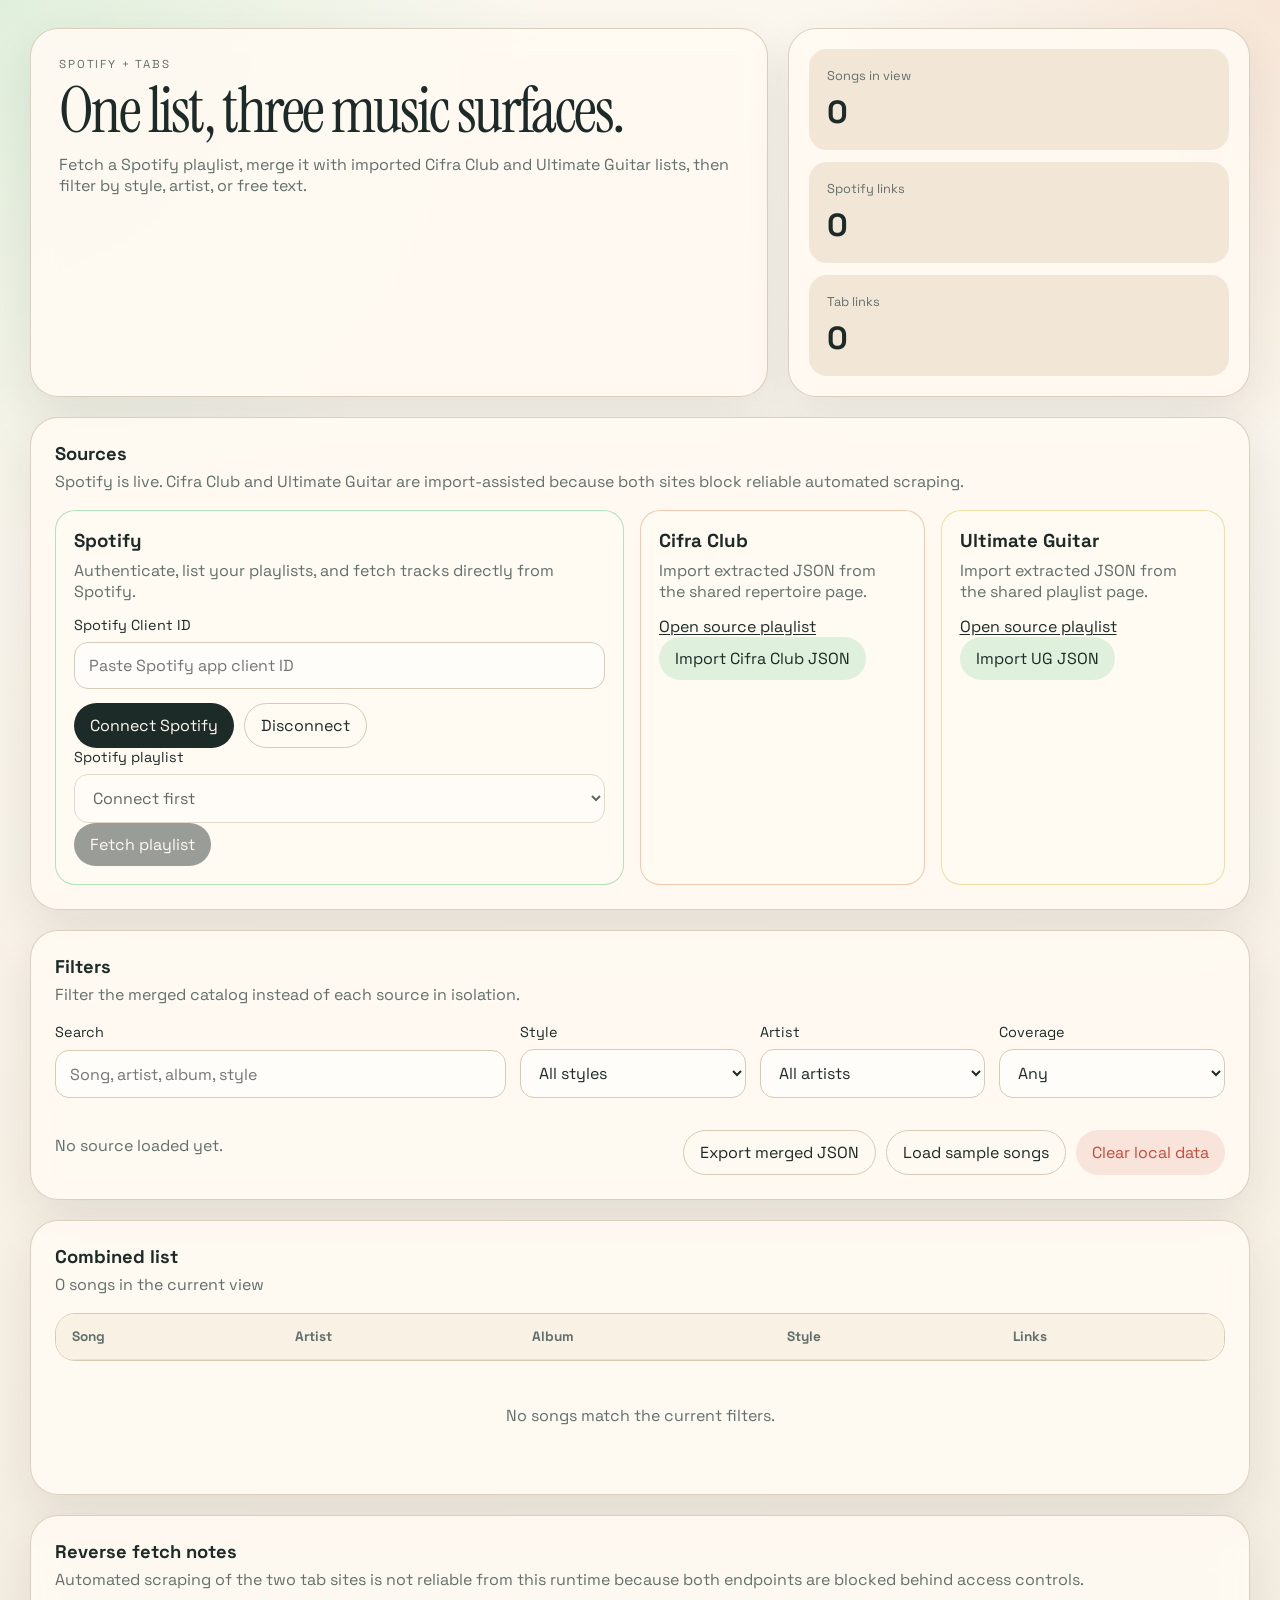
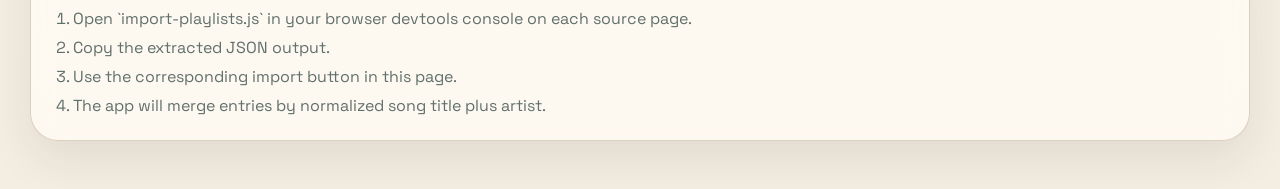
==== index.html @ 7df614fe "Initial commit: Spotify + Guitar Tabs app" ====
<!DOCTYPE html>
<html lang="en">
<head>
    <meta charset="UTF-8">
    <meta name="viewport" content="width=device-width, initial-scale=1.0">
    <title>Playlist tabs bridge</title>
    <link rel="preconnect" href="https://fonts.googleapis.com">
    <link rel="preconnect" href="https://fonts.gstatic.com" crossorigin>
    <link href="https://fonts.googleapis.com/css2?family=Space+Grotesk:wght@400;500;700&family=Instrument+Serif:ital@0;1&display=swap" rel="stylesheet">
    <link rel="stylesheet" href="styles.css">
</head>
<body>
    <div class="page-shell">
        <header class="hero">
            <div class="hero-copy">
                <p class="eyebrow">Spotify + tabs</p>
                <h1>One list, three music surfaces.</h1>
                <p class="lede">
                    Fetch a Spotify playlist, merge it with imported Cifra Club and Ultimate Guitar lists,
                    then filter by style, artist, or free text.
                </p>
            </div>
            <div class="hero-panel">
                <div class="stat">
                    <span class="stat-label">Songs in view</span>
                    <strong id="songCount">0</strong>
                </div>
                <div class="stat">
                    <span class="stat-label">Spotify links</span>
                    <strong id="spotifyCount">0</strong>
                </div>
                <div class="stat">
                    <span class="stat-label">Tab links</span>
                    <strong id="tabsCount">0</strong>
                </div>
            </div>
        </header>

        <main class="layout">
            <section class="panel panel-actions">
                <div class="section-heading">
                    <h2>Sources</h2>
                    <p>Spotify is live. Cifra Club and Ultimate Guitar are import-assisted because both sites block reliable automated scraping.</p>
                </div>

                <div class="action-grid">
                    <div class="source-card source-spotify">
                        <h3>Spotify</h3>
                        <p>Authenticate, list your playlists, and fetch tracks directly from Spotify.</p>
                        <div class="field-stack">
                            <label for="spotifyClientId">Spotify Client ID</label>
                            <input id="spotifyClientId" type="text" placeholder="Paste Spotify app client ID">
                        </div>
                        <div class="button-row">
                            <button id="connectSpotifyBtn" class="btn btn-primary">Connect Spotify</button>
                            <button id="disconnectSpotifyBtn" class="btn btn-ghost">Disconnect</button>
                        </div>
                        <div class="field-stack">
                            <label for="playlistSelect">Spotify playlist</label>
                            <select id="playlistSelect" disabled>
                                <option value="">Connect first</option>
                            </select>
                        </div>
                        <button id="loadPlaylistBtn" class="btn btn-primary" disabled>Fetch playlist</button>
                    </div>

                    <div class="source-card source-cifra">
                        <h3>Cifra Club</h3>
                        <p>Import extracted JSON from the shared repertoire page.</p>
                        <a class="inline-link" href="https://www.cifraclub.com.br/musico/46019570/repertorio/5936760/" target="_blank" rel="noreferrer">Open source playlist</a>
                        <button id="importCifraBtn" class="btn btn-secondary">Import Cifra Club JSON</button>
                    </div>

                    <div class="source-card source-ug">
                        <h3>Ultimate Guitar</h3>
                        <p>Import extracted JSON from the shared playlist page.</p>
                        <a class="inline-link" href="https://www.ultimate-guitar.com/playlist/shared/7r51e5j9xy19" target="_blank" rel="noreferrer">Open source playlist</a>
                        <button id="importUgBtn" class="btn btn-secondary">Import UG JSON</button>
                    </div>
                </div>
            </section>

            <section class="panel">
                <div class="section-heading">
                    <h2>Filters</h2>
                    <p>Filter the merged catalog instead of each source in isolation.</p>
                </div>

                <div class="filters">
                    <label class="field-stack field-wide" for="searchInput">
                        <span>Search</span>
                        <input id="searchInput" type="text" placeholder="Song, artist, album, style">
                    </label>
                    <label class="field-stack" for="styleFilter">
                        <span>Style</span>
                        <select id="styleFilter">
                            <option value="">All styles</option>
                        </select>
                    </label>
                    <label class="field-stack" for="artistFilter">
                        <span>Artist</span>
                        <select id="artistFilter">
                            <option value="">All artists</option>
                        </select>
                    </label>
                    <label class="field-stack" for="coverageFilter">
                        <span>Coverage</span>
                        <select id="coverageFilter">
                            <option value="">Any</option>
                            <option value="spotify">Has Spotify</option>
                            <option value="cifraclub">Has Cifra Club</option>
                            <option value="ultimate-guitar">Has Ultimate Guitar</option>
                            <option value="all-tabs">Has both tab sites</option>
                        </select>
                    </label>
                </div>

                <div class="toolbar">
                    <p id="statusText" class="status-text">No source loaded yet.</p>
                    <div class="button-row">
                        <button id="exportBtn" class="btn btn-ghost">Export merged JSON</button>
                        <button id="seedSamplesBtn" class="btn btn-ghost">Load sample songs</button>
                        <button id="clearDataBtn" class="btn btn-danger">Clear local data</button>
                    </div>
                </div>
            </section>

            <section class="panel">
                <div class="section-heading">
                    <h2>Combined list</h2>
                    <p id="resultText">0 songs</p>
                </div>

                <div class="table-wrap">
                    <table>
                        <thead>
                            <tr>
                                <th>Song</th>
                                <th>Artist</th>
                                <th>Album</th>
                                <th>Style</th>
                                <th>Links</th>
                            </tr>
                        </thead>
                        <tbody id="songsTableBody"></tbody>
                    </table>
                </div>
                <div id="emptyState" class="empty-state" hidden>
                    <p>No songs match the current filters.</p>
                </div>
            </section>

            <section class="panel panel-notes">
                <div class="section-heading">
                    <h2>Reverse fetch notes</h2>
                    <p>Automated scraping of the two tab sites is not reliable from this runtime because both endpoints are blocked behind access controls.</p>
                </div>
                <ol class="notes-list">
                    <li>Open `import-playlists.js` in your browser devtools console on each source page.</li>
                    <li>Copy the extracted JSON output.</li>
                    <li>Use the corresponding import button in this page.</li>
                    <li>The app will merge entries by normalized song title plus artist.</li>
                </ol>
            </section>
        </main>
    </div>

    <dialog id="importDialog" class="import-dialog">
        <form method="dialog" id="importForm">
            <div class="dialog-head">
                <div>
                    <p class="eyebrow" id="importSourceLabel">Import</p>
                    <h2>Paste extracted JSON</h2>
                </div>
                <button class="btn btn-ghost" value="cancel">Close</button>
            </div>
            <textarea id="importTextarea" rows="14" placeholder='[{"title":"Wonderwall","artist":"Oasis","url":"..."}]'></textarea>
            <div class="button-row">
                <button id="runImportBtn" value="default" class="btn btn-primary">Merge into catalog</button>
            </div>
        </form>
    </dialog>

    <script src="app.js"></script>
</body>
</html>
---- styles.css ----
:root {
    --bg: #f6f1e8;
    --panel: #fffaf2;
    --panel-strong: #f2e7d7;
    --ink: #1d2b28;
    --muted: #61706c;
    --border: #d7cab7;
    --spotify: #1db954;
    --cifra: #da6d2f;
    --ug: #d3a917;
    --danger: #c9483b;
    --shadow: 0 18px 48px rgba(38, 36, 30, 0.09);
    --radius: 18px;
}

* {
    box-sizing: border-box;
}

body {
    margin: 0;
    font-family: "Space Grotesk", sans-serif;
    color: var(--ink);
    background:
        radial-gradient(circle at top left, rgba(29, 185, 84, 0.12), transparent 25%),
        radial-gradient(circle at top right, rgba(218, 109, 47, 0.12), transparent 20%),
        linear-gradient(180deg, #fbf7ef 0%, #f4ede1 100%);
    min-height: 100vh;
}

a {
    color: inherit;
}

button,
input,
select,
textarea {
    font: inherit;
}

.page-shell {
    width: min(1220px, calc(100vw - 32px));
    margin: 0 auto;
    padding: 28px 0 48px;
}

.hero {
    display: grid;
    grid-template-columns: 1.6fr 1fr;
    gap: 20px;
    margin-bottom: 20px;
}

.hero-copy,
.hero-panel,
.panel {
    background: rgba(255, 250, 242, 0.9);
    border: 1px solid rgba(215, 202, 183, 0.9);
    border-radius: 28px;
    box-shadow: var(--shadow);
    backdrop-filter: blur(12px);
}

.hero-copy {
    padding: 28px;
}

.hero-copy h1 {
    margin: 0 0 12px;
    font-family: "Instrument Serif", serif;
    font-size: clamp(2.5rem, 5vw, 4.5rem);
    font-weight: 400;
    line-height: 0.95;
    letter-spacing: -0.04em;
}

.eyebrow {
    margin: 0 0 10px;
    text-transform: uppercase;
    letter-spacing: 0.16em;
    font-size: 0.72rem;
    color: var(--muted);
}

.lede {
    margin: 0;
    max-width: 48rem;
    color: var(--muted);
    font-size: 1rem;
}

.hero-panel {
    display: grid;
    grid-template-columns: 1fr;
    gap: 12px;
    padding: 20px;
}

.stat {
    padding: 18px;
    background: var(--panel-strong);
    border-radius: 18px;
}

.stat-label {
    display: block;
    color: var(--muted);
    font-size: 0.8rem;
    margin-bottom: 8px;
}

.stat strong {
    font-size: 2rem;
}

.layout {
    display: grid;
    gap: 20px;
}

.panel {
    padding: 24px;
}

.section-heading {
    margin-bottom: 18px;
}

.section-heading h2 {
    margin: 0 0 6px;
    font-size: 1.15rem;
}

.section-heading p {
    margin: 0;
    color: var(--muted);
}

.action-grid {
    display: grid;
    grid-template-columns: 2fr 1fr 1fr;
    gap: 16px;
}

.source-card {
    border-radius: 20px;
    border: 1px solid var(--border);
    background: var(--panel);
    padding: 18px;
}

.source-card h3 {
    margin: 0 0 8px;
}

.source-card p {
    margin: 0 0 14px;
    color: var(--muted);
}

.source-spotify {
    border-color: rgba(29, 185, 84, 0.35);
}

.source-cifra {
    border-color: rgba(218, 109, 47, 0.35);
}

.source-ug {
    border-color: rgba(211, 169, 23, 0.35);
}

.field-stack {
    display: grid;
    gap: 8px;
}

.field-stack span,
.field-stack label {
    font-size: 0.9rem;
}

input,
select,
textarea {
    width: 100%;
    border: 1px solid var(--border);
    border-radius: 14px;
    background: #fffdf9;
    color: var(--ink);
    padding: 12px 14px;
}

textarea {
    resize: vertical;
}

.filters {
    display: grid;
    grid-template-columns: 2fr 1fr 1fr 1fr;
    gap: 14px;
}

.field-wide {
    grid-column: span 1;
}

.button-row {
    display: flex;
    flex-wrap: wrap;
    gap: 10px;
    margin-top: 14px;
}

.btn {
    border: 0;
    border-radius: 999px;
    padding: 11px 16px;
    cursor: pointer;
    transition: transform 0.18s ease, opacity 0.18s ease, box-shadow 0.18s ease;
}

.btn:hover {
    transform: translateY(-1px);
}

.btn:disabled {
    cursor: not-allowed;
    opacity: 0.45;
    transform: none;
}

.btn-primary {
    background: var(--ink);
    color: #fffaf2;
}

.btn-secondary {
    background: rgba(29, 185, 84, 0.14);
    color: var(--ink);
}

.btn-ghost {
    background: transparent;
    color: var(--ink);
    border: 1px solid var(--border);
}

.btn-danger {
    background: rgba(201, 72, 59, 0.12);
    color: var(--danger);
}

.inline-link {
    text-decoration: underline;
    text-underline-offset: 2px;
}

.toolbar {
    display: flex;
    align-items: center;
    justify-content: space-between;
    gap: 12px;
    margin-top: 18px;
}

.status-text {
    margin: 0;
    color: var(--muted);
}

.table-wrap {
    overflow-x: auto;
    border: 1px solid var(--border);
    border-radius: 20px;
    background: #fffdf9;
}

table {
    width: 100%;
    border-collapse: collapse;
}

th,
td {
    padding: 14px 16px;
    text-align: left;
    vertical-align: top;
    border-bottom: 1px solid #ece0ce;
}

th {
    font-size: 0.85rem;
    color: var(--muted);
    background: #f9f1e4;
}

tbody tr:last-child td {
    border-bottom: 0;
}

.song-title {
    font-weight: 700;
    margin-bottom: 4px;
}

.song-key {
    color: var(--muted);
    font-size: 0.8rem;
}

.chip {
    display: inline-flex;
    align-items: center;
    border-radius: 999px;
    padding: 5px 10px;
    background: var(--panel-strong);
    font-size: 0.8rem;
}

.link-group {
    display: flex;
    flex-wrap: wrap;
    gap: 8px;
}

.link-pill {
    display: inline-flex;
    align-items: center;
    gap: 6px;
    text-decoration: none;
    border-radius: 999px;
    padding: 8px 12px;
    font-size: 0.82rem;
    font-weight: 500;
}

.link-spotify {
    background: rgba(29, 185, 84, 0.14);
}

.link-cifra {
    background: rgba(218, 109, 47, 0.14);
}

.link-ug {
    background: rgba(211, 169, 23, 0.16);
}

.empty-state {
    padding: 28px;
    text-align: center;
    color: var(--muted);
}

.notes-list {
    margin: 0;
    padding-left: 18px;
    color: var(--muted);
}

.notes-list li + li {
    margin-top: 8px;
}

.import-dialog {
    width: min(760px, calc(100vw - 24px));
    border: 1px solid var(--border);
    border-radius: 24px;
    padding: 0;
    box-shadow: var(--shadow);
}

.import-dialog::backdrop {
    background: rgba(15, 20, 18, 0.4);
}

.import-dialog form {
    padding: 24px;
}

.dialog-head {
    display: flex;
    justify-content: space-between;
    gap: 16px;
    align-items: flex-start;
    margin-bottom: 14px;
}

@media (max-width: 960px) {
    .hero,
    .action-grid,
    .filters {
        grid-template-columns: 1fr;
    }

    .toolbar {
        flex-direction: column;
        align-items: flex-start;
    }
}

@media (max-width: 640px) {
    .page-shell {
        width: min(100vw - 18px, 100%);
        padding-top: 12px;
    }

    .hero-copy,
    .hero-panel,
    .panel {
        border-radius: 22px;
    }

    th,
    td {
        padding: 12px;
    }
}
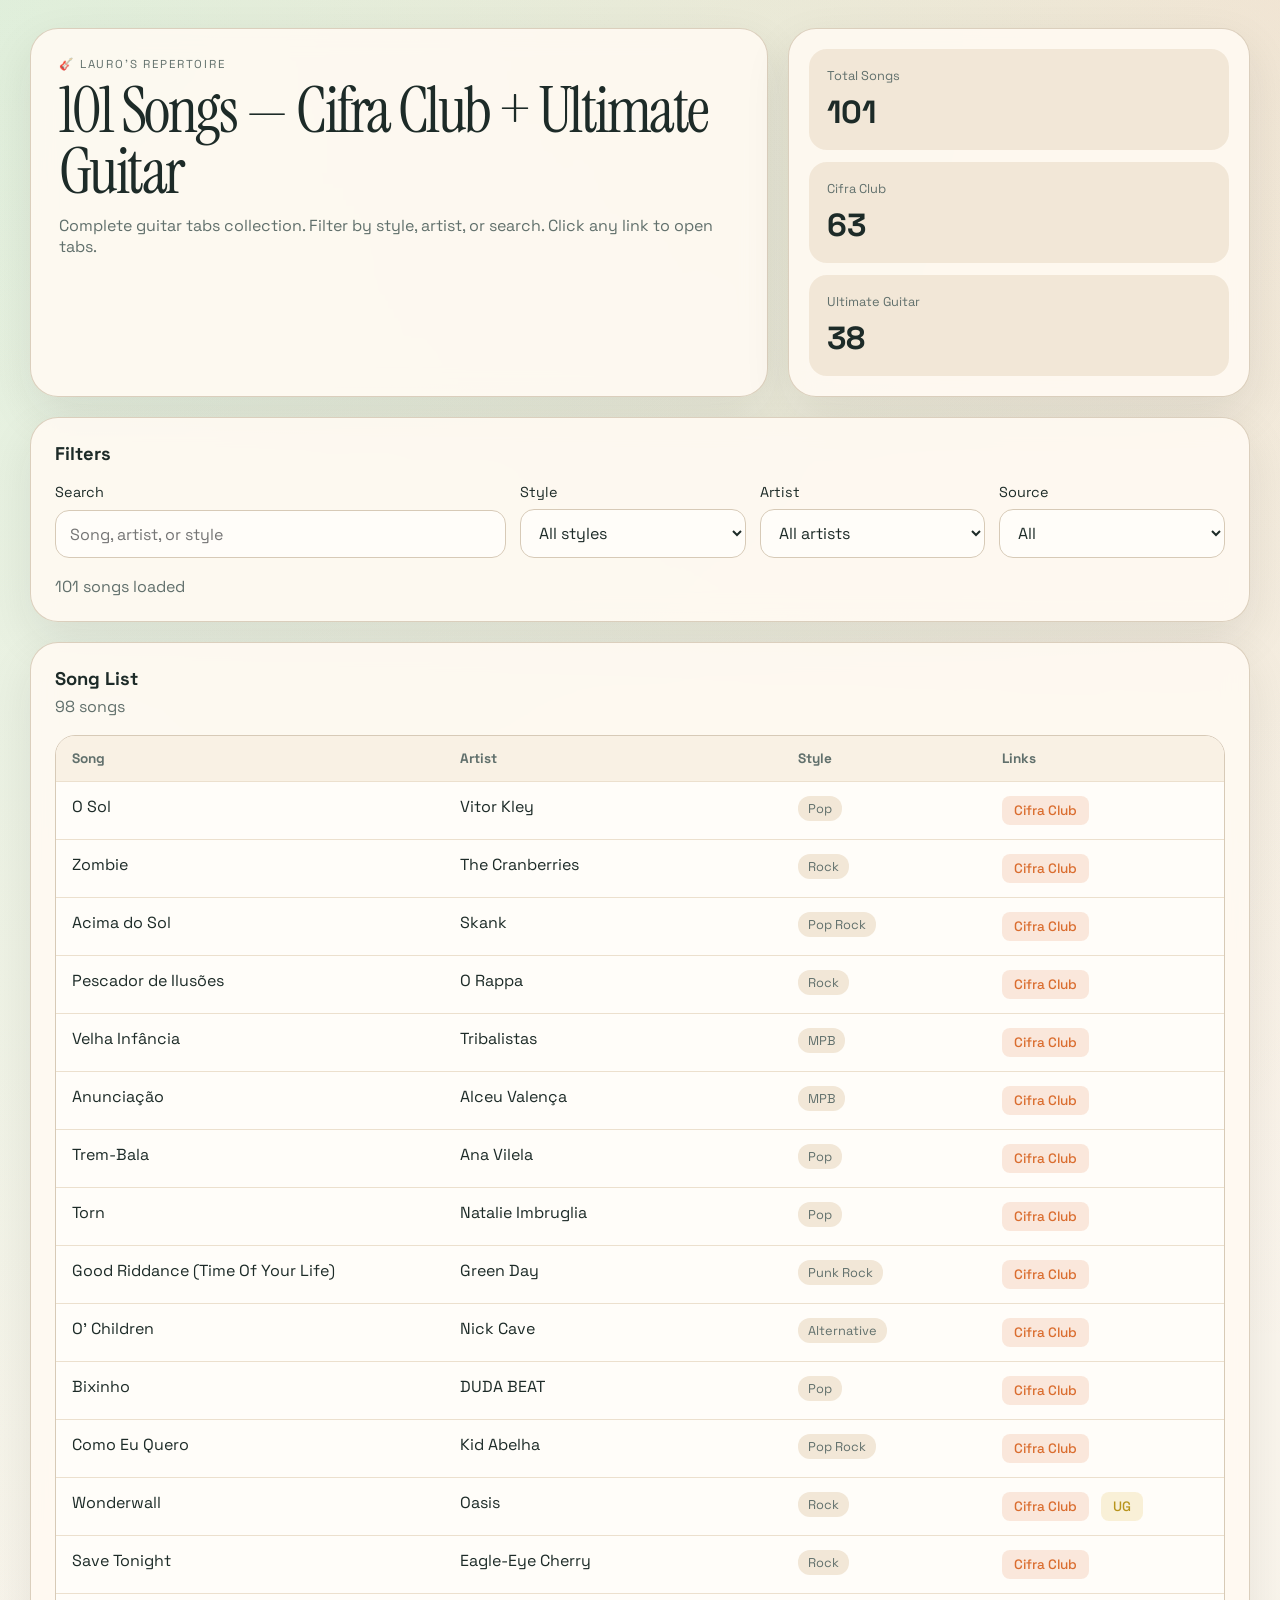
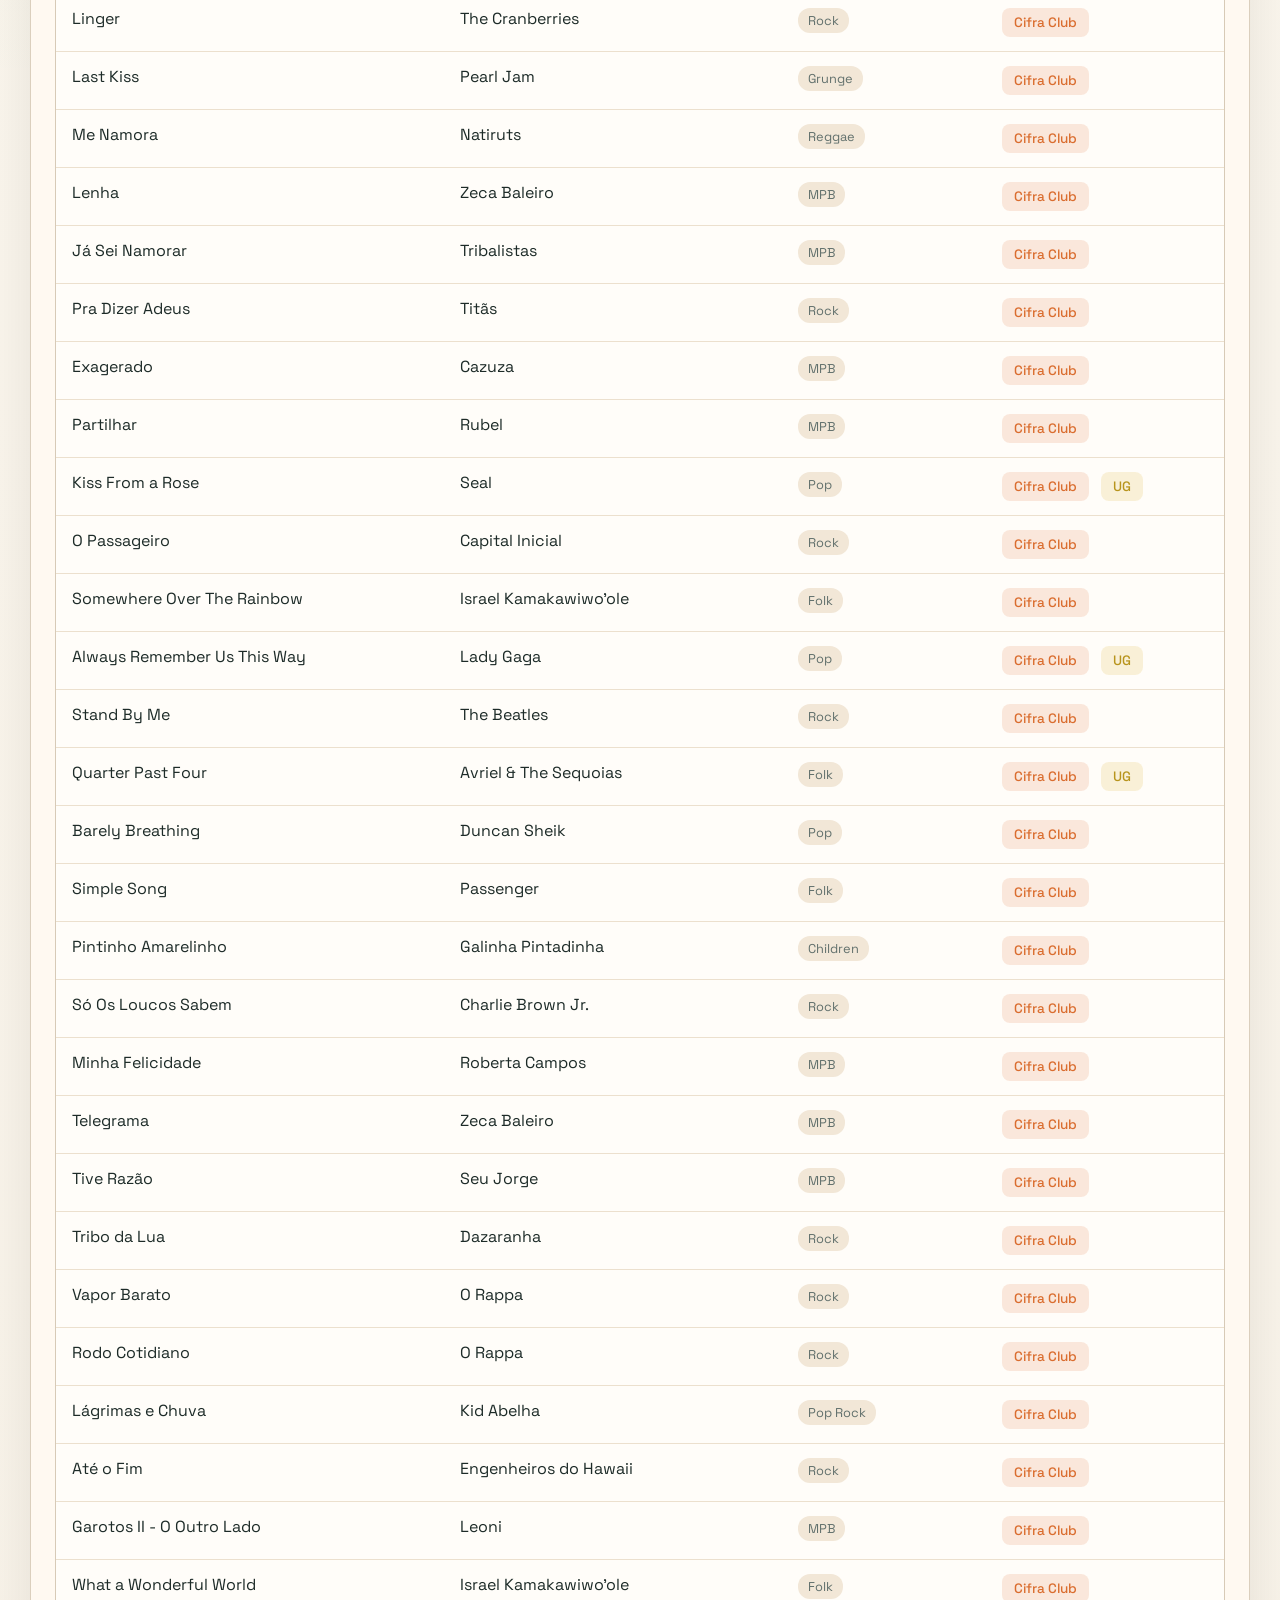
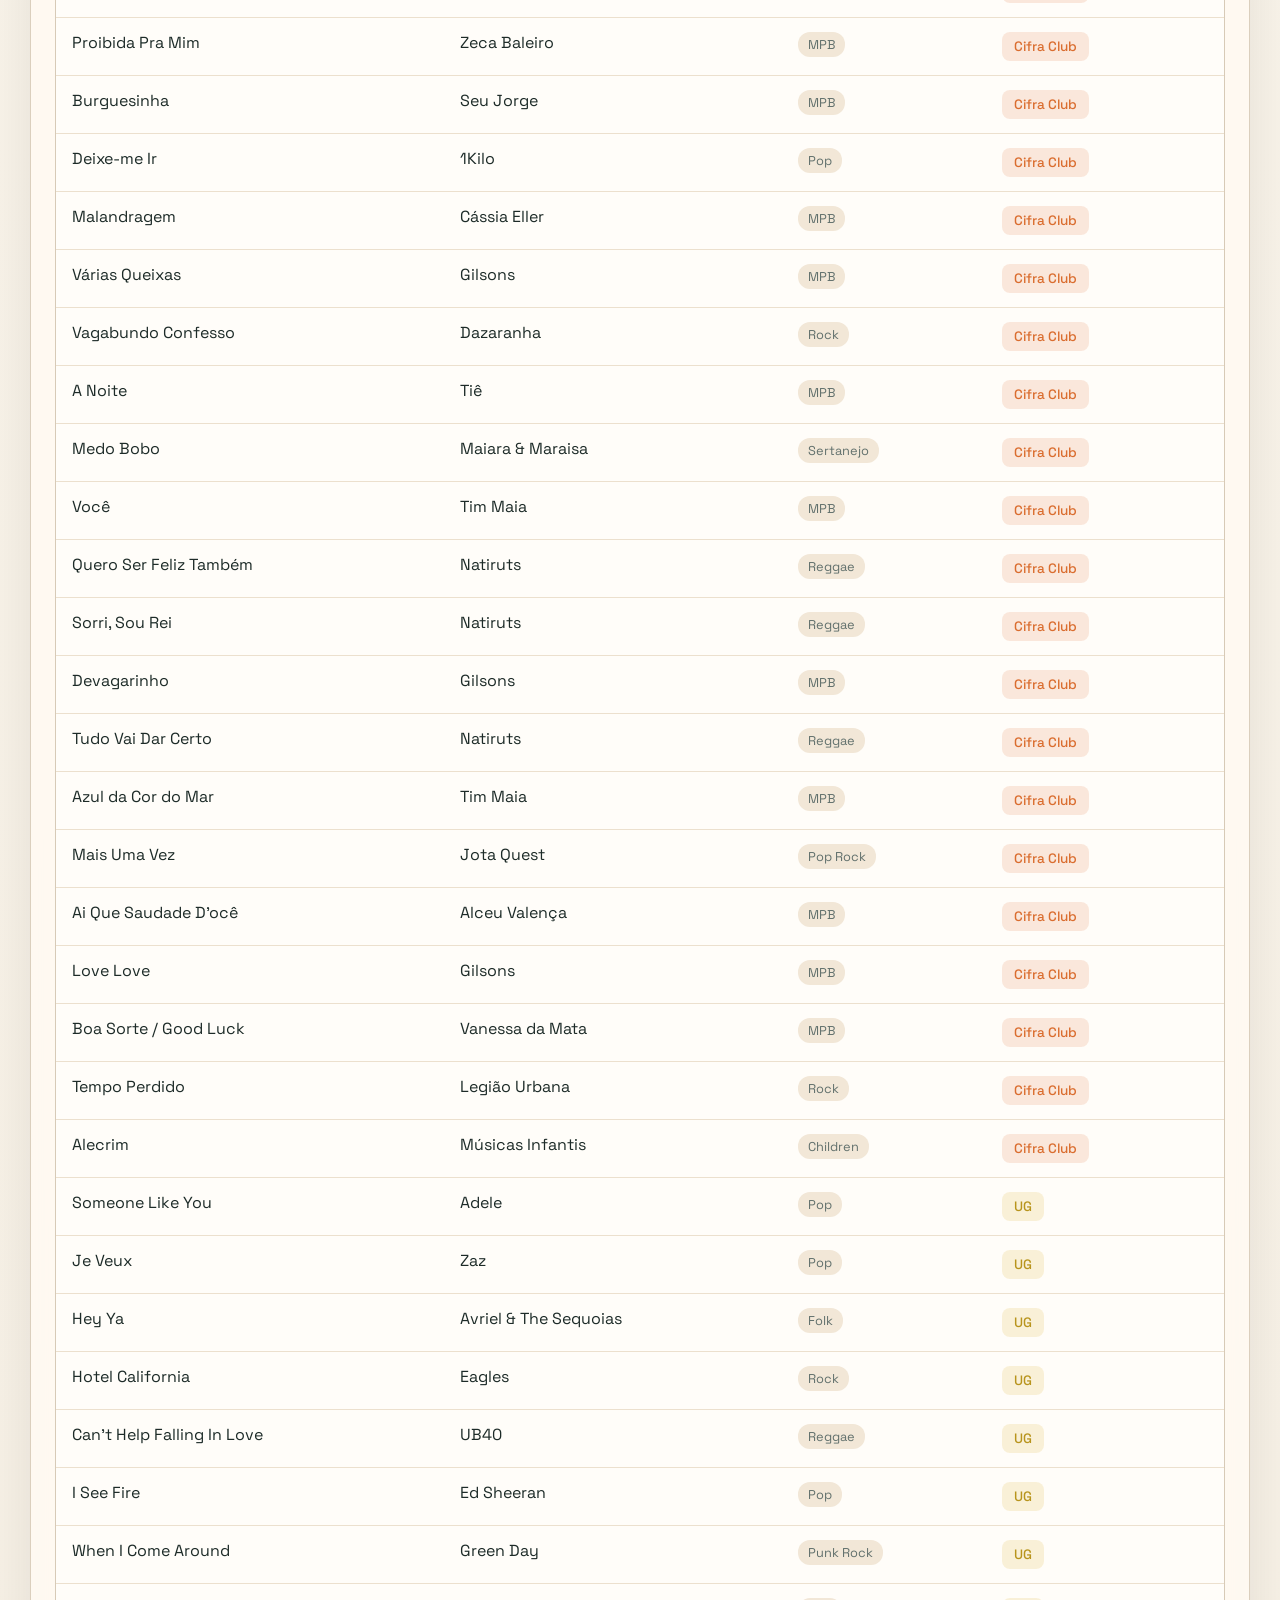
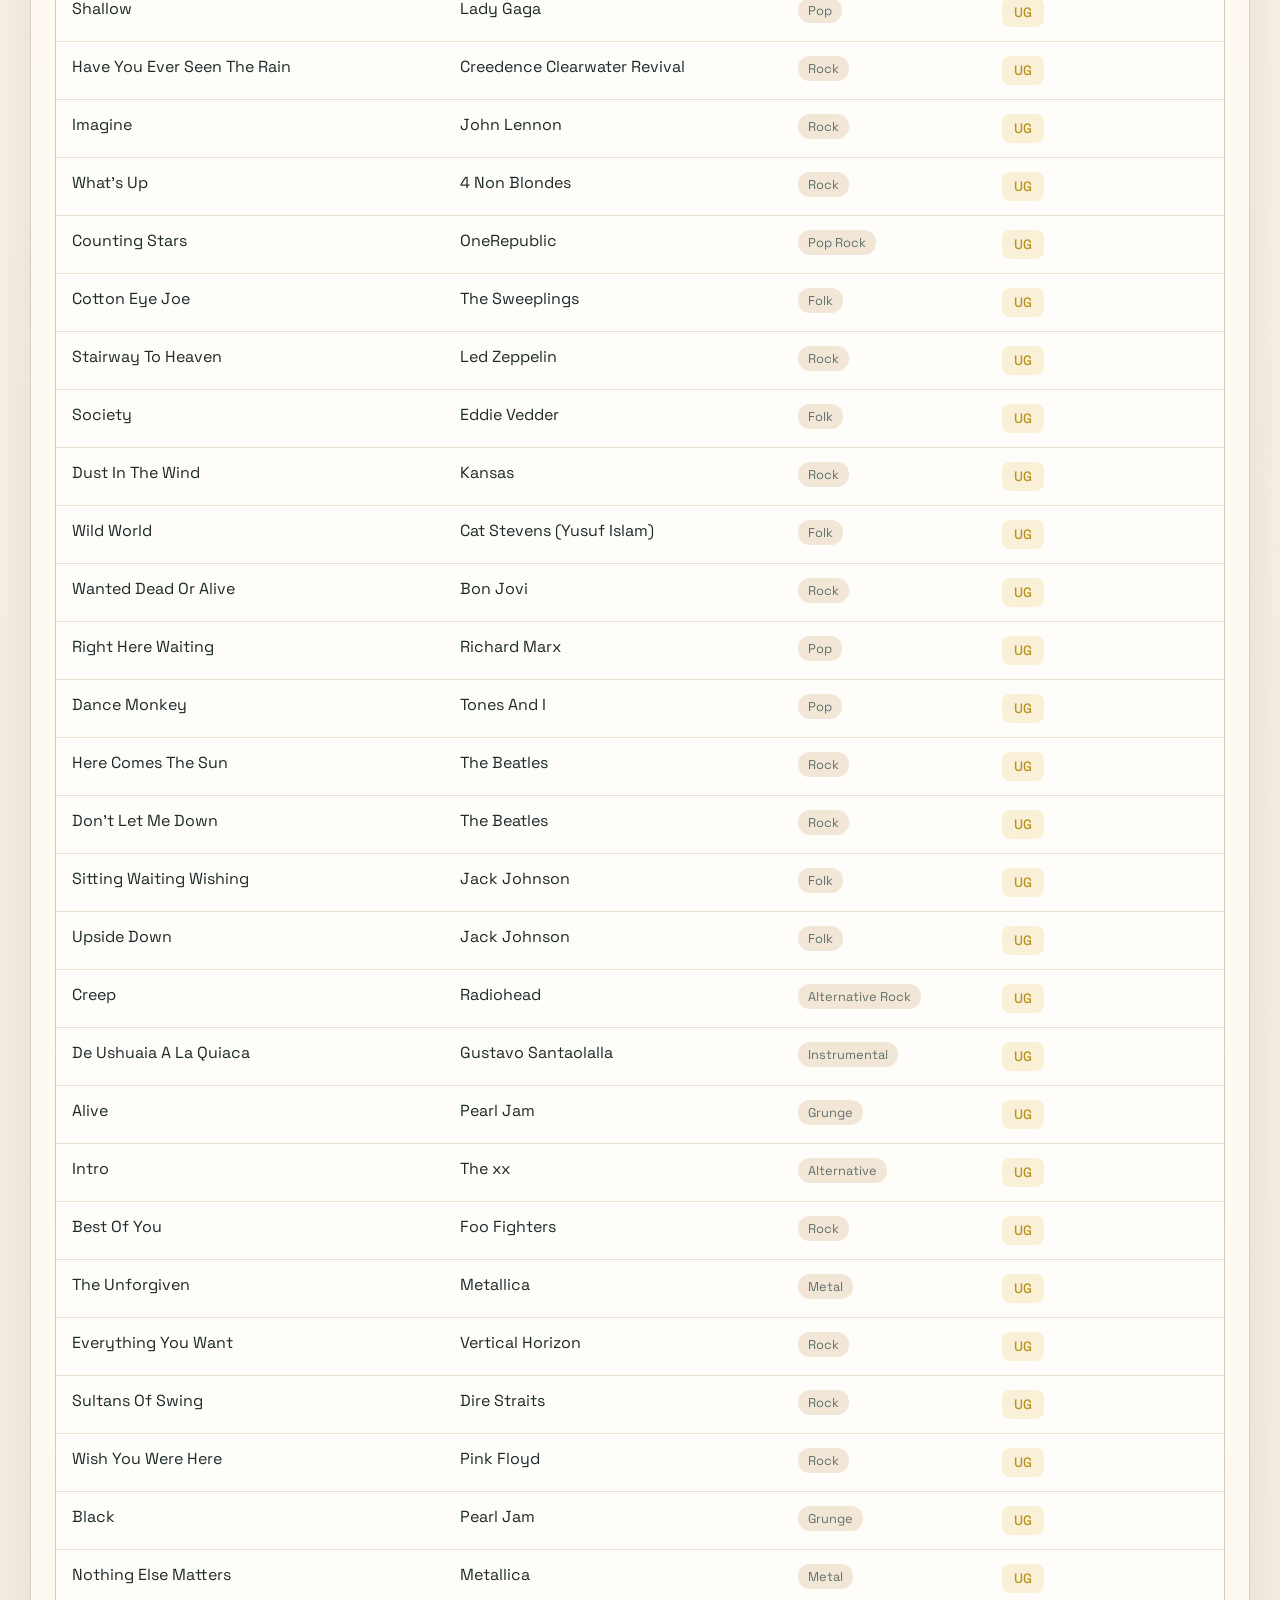
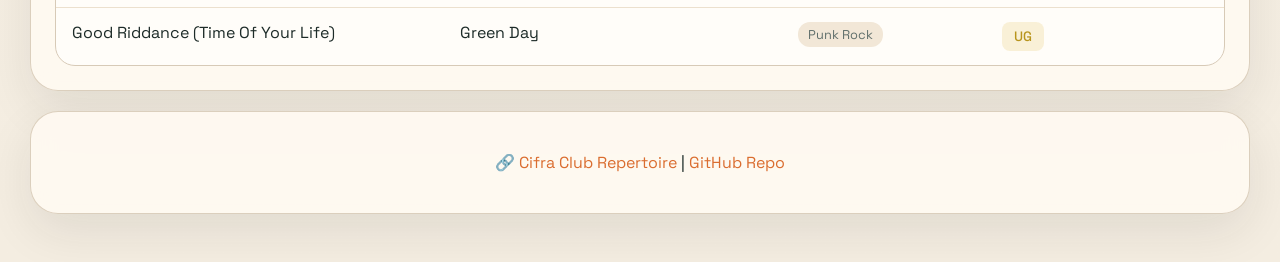
==== commit 47ca3b52: "Simplified read-only version with 101 pre-loaded songs" ====
--- a/index.html
+++ b/index.html
@@ -3,7 +3,7 @@
 <head>
     <meta charset="UTF-8">
     <meta name="viewport" content="width=device-width, initial-scale=1.0">
-    <title>Playlist tabs bridge</title>
+    <title>Lauro's Guitar Tabs</title>
     <link rel="preconnect" href="https://fonts.googleapis.com">
     <link rel="preconnect" href="https://fonts.gstatic.com" crossorigin>
     <link href="https://fonts.googleapis.com/css2?family=Space+Grotesk:wght@400;500;700&family=Instrument+Serif:ital@0;1&display=swap" rel="stylesheet">
@@ -13,83 +13,39 @@
     <div class="page-shell">
         <header class="hero">
             <div class="hero-copy">
-                <p class="eyebrow">Spotify + tabs</p>
-                <h1>One list, three music surfaces.</h1>
+                <p class="eyebrow">🎸 Lauro's Repertoire</p>
+                <h1>101 Songs — Cifra Club + Ultimate Guitar</h1>
                 <p class="lede">
-                    Fetch a Spotify playlist, merge it with imported Cifra Club and Ultimate Guitar lists,
-                    then filter by style, artist, or free text.
+                    Complete guitar tabs collection. Filter by style, artist, or search.
+                    Click any link to open tabs.
                 </p>
             </div>
             <div class="hero-panel">
                 <div class="stat">
-                    <span class="stat-label">Songs in view</span>
-                    <strong id="songCount">0</strong>
+                    <span class="stat-label">Total Songs</span>
+                    <strong id="songCount">101</strong>
                 </div>
                 <div class="stat">
-                    <span class="stat-label">Spotify links</span>
-                    <strong id="spotifyCount">0</strong>
+                    <span class="stat-label">Cifra Club</span>
+                    <strong>63</strong>
                 </div>
                 <div class="stat">
-                    <span class="stat-label">Tab links</span>
-                    <strong id="tabsCount">0</strong>
+                    <span class="stat-label">Ultimate Guitar</span>
+                    <strong>38</strong>
                 </div>
             </div>
         </header>
 
         <main class="layout">
-            <section class="panel panel-actions">
-                <div class="section-heading">
-                    <h2>Sources</h2>
-                    <p>Spotify is live. Cifra Club and Ultimate Guitar are import-assisted because both sites block reliable automated scraping.</p>
-                </div>
-
-                <div class="action-grid">
-                    <div class="source-card source-spotify">
-                        <h3>Spotify</h3>
-                        <p>Authenticate, list your playlists, and fetch tracks directly from Spotify.</p>
-                        <div class="field-stack">
-                            <label for="spotifyClientId">Spotify Client ID</label>
-                            <input id="spotifyClientId" type="text" placeholder="Paste Spotify app client ID">
-                        </div>
-                        <div class="button-row">
-                            <button id="connectSpotifyBtn" class="btn btn-primary">Connect Spotify</button>
-                            <button id="disconnectSpotifyBtn" class="btn btn-ghost">Disconnect</button>
-                        </div>
-                        <div class="field-stack">
-                            <label for="playlistSelect">Spotify playlist</label>
-                            <select id="playlistSelect" disabled>
-                                <option value="">Connect first</option>
-                            </select>
-                        </div>
-                        <button id="loadPlaylistBtn" class="btn btn-primary" disabled>Fetch playlist</button>
-                    </div>
-
-                    <div class="source-card source-cifra">
-                        <h3>Cifra Club</h3>
-                        <p>Import extracted JSON from the shared repertoire page.</p>
-                        <a class="inline-link" href="https://www.cifraclub.com.br/musico/46019570/repertorio/5936760/" target="_blank" rel="noreferrer">Open source playlist</a>
-                        <button id="importCifraBtn" class="btn btn-secondary">Import Cifra Club JSON</button>
-                    </div>
-
-                    <div class="source-card source-ug">
-                        <h3>Ultimate Guitar</h3>
-                        <p>Import extracted JSON from the shared playlist page.</p>
-                        <a class="inline-link" href="https://www.ultimate-guitar.com/playlist/shared/7r51e5j9xy19" target="_blank" rel="noreferrer">Open source playlist</a>
-                        <button id="importUgBtn" class="btn btn-secondary">Import UG JSON</button>
-                    </div>
-                </div>
-            </section>
-
             <section class="panel">
                 <div class="section-heading">
                     <h2>Filters</h2>
-                    <p>Filter the merged catalog instead of each source in isolation.</p>
                 </div>
 
                 <div class="filters">
                     <label class="field-stack field-wide" for="searchInput">
                         <span>Search</span>
-                        <input id="searchInput" type="text" placeholder="Song, artist, album, style">
+                        <input id="searchInput" type="text" placeholder="Song, artist, or style">
                     </label>
                     <label class="field-stack" for="styleFilter">
                         <span>Style</span>
@@ -103,32 +59,25 @@
                             <option value="">All artists</option>
                         </select>
                     </label>
-                    <label class="field-stack" for="coverageFilter">
-                        <span>Coverage</span>
-                        <select id="coverageFilter">
-                            <option value="">Any</option>
-                            <option value="spotify">Has Spotify</option>
-                            <option value="cifraclub">Has Cifra Club</option>
-                            <option value="ultimate-guitar">Has Ultimate Guitar</option>
-                            <option value="all-tabs">Has both tab sites</option>
+                    <label class="field-stack" for="sourceFilter">
+                        <span>Source</span>
+                        <select id="sourceFilter">
+                            <option value="">All</option>
+                            <option value="cifraclub">Cifra Club</option>
+                            <option value="ultimate-guitar">Ultimate Guitar</option>
                         </select>
                     </label>
                 </div>
 
                 <div class="toolbar">
-                    <p id="statusText" class="status-text">No source loaded yet.</p>
-                    <div class="button-row">
-                        <button id="exportBtn" class="btn btn-ghost">Export merged JSON</button>
-                        <button id="seedSamplesBtn" class="btn btn-ghost">Load sample songs</button>
-                        <button id="clearDataBtn" class="btn btn-danger">Clear local data</button>
-                    </div>
+                    <p id="statusText" class="status-text">101 songs loaded</p>
                 </div>
             </section>
 
             <section class="panel">
                 <div class="section-heading">
-                    <h2>Combined list</h2>
-                    <p id="resultText">0 songs</p>
+                    <h2>Song List</h2>
+                    <p id="resultText">101 songs</p>
                 </div>
 
                 <div class="table-wrap">
@@ -137,7 +86,6 @@
                             <tr>
                                 <th>Song</th>
                                 <th>Artist</th>
-                                <th>Album</th>
                                 <th>Style</th>
                                 <th>Links</th>
                             </tr>
@@ -149,38 +97,14 @@
                     <p>No songs match the current filters.</p>
                 </div>
             </section>
+        </main>
 
-            <section class="panel panel-notes">
-                <div class="section-heading">
-                    <h2>Reverse fetch notes</h2>
-                    <p>Automated scraping of the two tab sites is not reliable from this runtime because both endpoints are blocked behind access controls.</p>
-                </div>
-                <ol class="notes-list">
-                    <li>Open `import-playlists.js` in your browser devtools console on each source page.</li>
-                    <li>Copy the extracted JSON output.</li>
-                    <li>Use the corresponding import button in this page.</li>
-                    <li>The app will merge entries by normalized song title plus artist.</li>
-                </ol>
-            </section>
-        </main>
+        <footer class="panel panel-notes">
+            <p>🔗 <a href="https://www.cifraclub.com.br/musico/46019570/repertorio/5936760/" target="_blank">Cifra Club Repertoire</a> | 
+               <a href="https://github.com/lauroBRCWB/spotify-guitar-tabs" target="_blank">GitHub Repo</a></p>
+        </footer>
     </div>
-
-    <dialog id="importDialog" class="import-dialog">
-        <form method="dialog" id="importForm">
-            <div class="dialog-head">
-                <div>
-                    <p class="eyebrow" id="importSourceLabel">Import</p>
-                    <h2>Paste extracted JSON</h2>
-                </div>
-                <button class="btn btn-ghost" value="cancel">Close</button>
-            </div>
-            <textarea id="importTextarea" rows="14" placeholder='[{"title":"Wonderwall","artist":"Oasis","url":"..."}]'></textarea>
-            <div class="button-row">
-                <button id="runImportBtn" value="default" class="btn btn-primary">Merge into catalog</button>
-            </div>
-        </form>
-    </dialog>
 
     <script src="app.js"></script>
 </body>
-</html>
+</html>
--- a/styles.css
+++ b/styles.css
@@ -418,3 +418,57 @@
         padding: 12px;
     }
 }
+
+.link-cc, .link-ug {
+    display: inline-block;
+    padding: 6px 12px;
+    border-radius: 8px;
+    text-decoration: none;
+    font-size: 0.85rem;
+    font-weight: 500;
+    margin-right: 8px;
+}
+
+.link-cc {
+    background: rgba(218, 109, 47, 0.15);
+    color: var(--cifra);
+}
+
+.link-cc:hover {
+    background: var(--cifra);
+    color: white;
+}
+
+.link-ug {
+    background: rgba(211, 169, 23, 0.15);
+    color: #b8941d;
+}
+
+.link-ug:hover {
+    background: var(--ug);
+    color: white;
+}
+
+.style-tag {
+    display: inline-block;
+    padding: 4px 10px;
+    background: var(--panel-strong);
+    border-radius: 12px;
+    font-size: 0.8rem;
+    color: var(--muted);
+}
+
+footer {
+    text-align: center;
+    padding: 20px;
+    margin-top: 20px;
+}
+
+footer a {
+    color: var(--cifra);
+    text-decoration: none;
+}
+
+footer a:hover {
+    text-decoration: underline;
+}
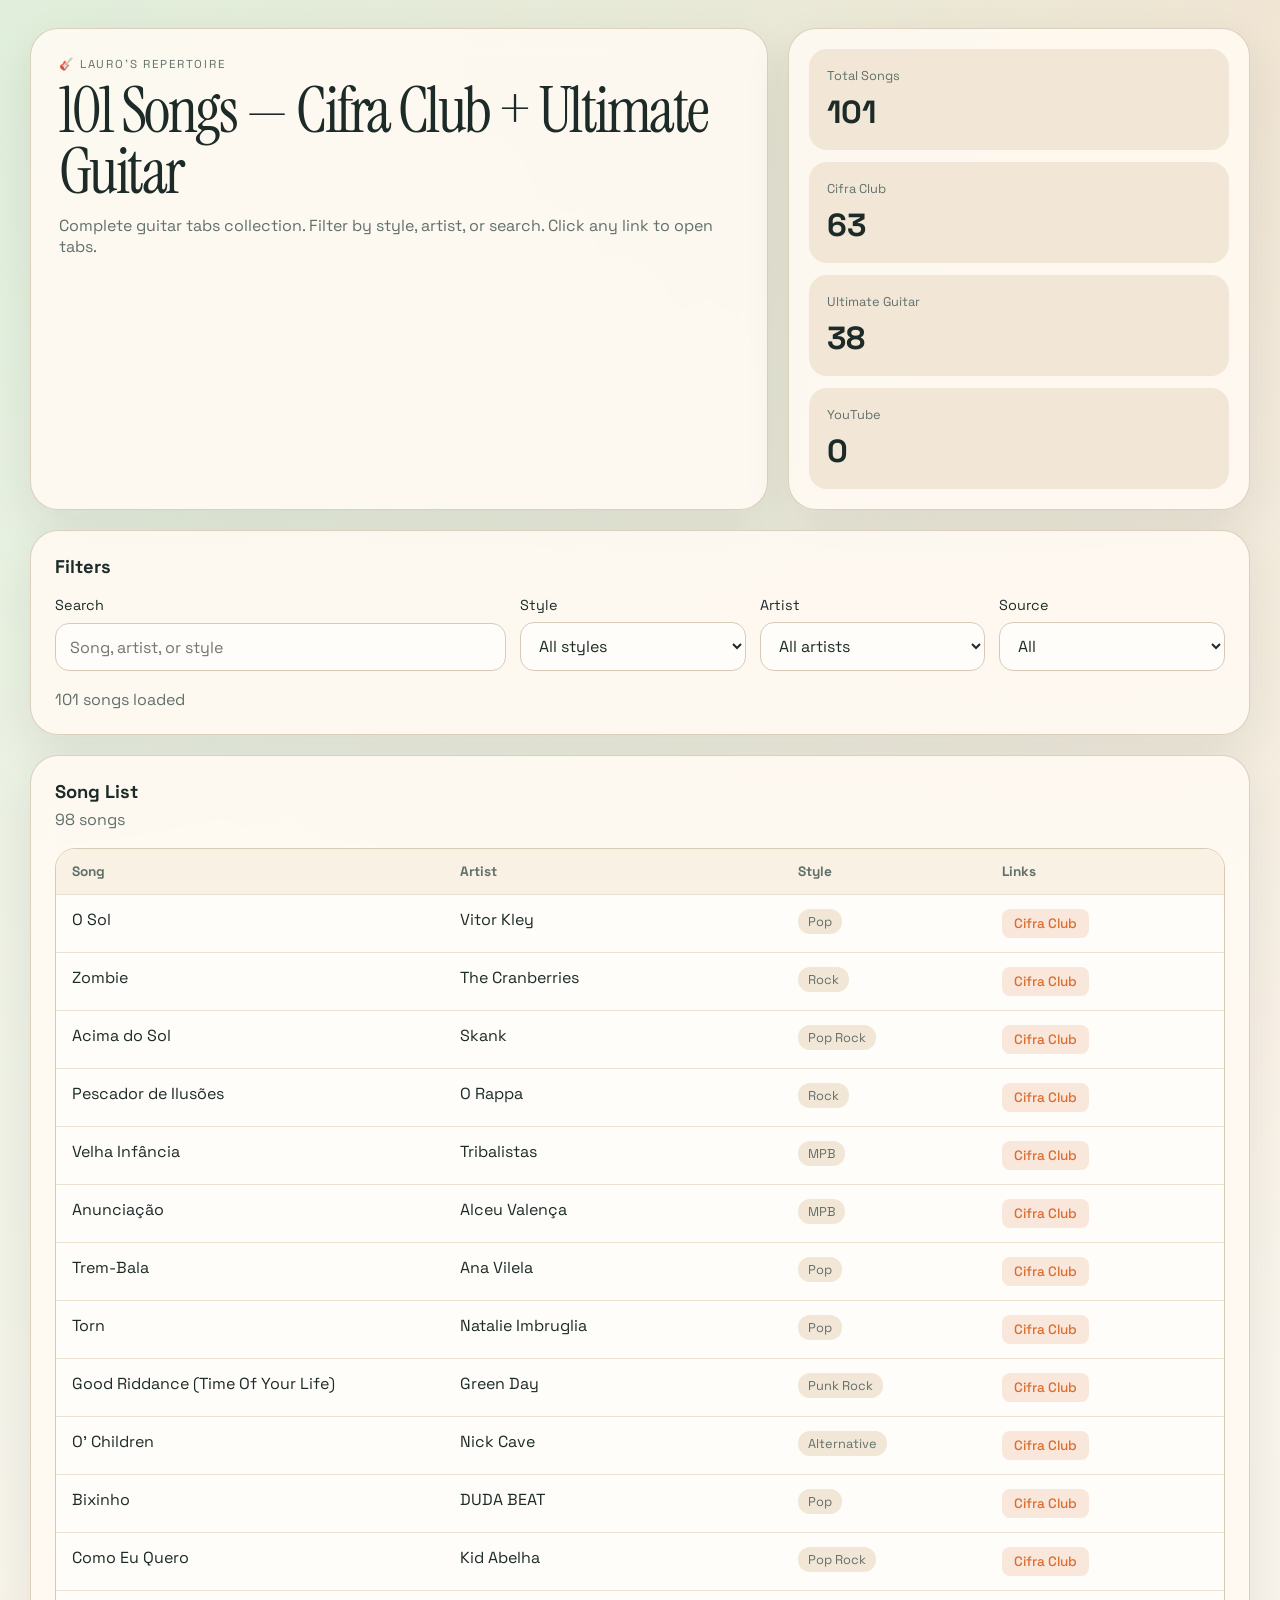
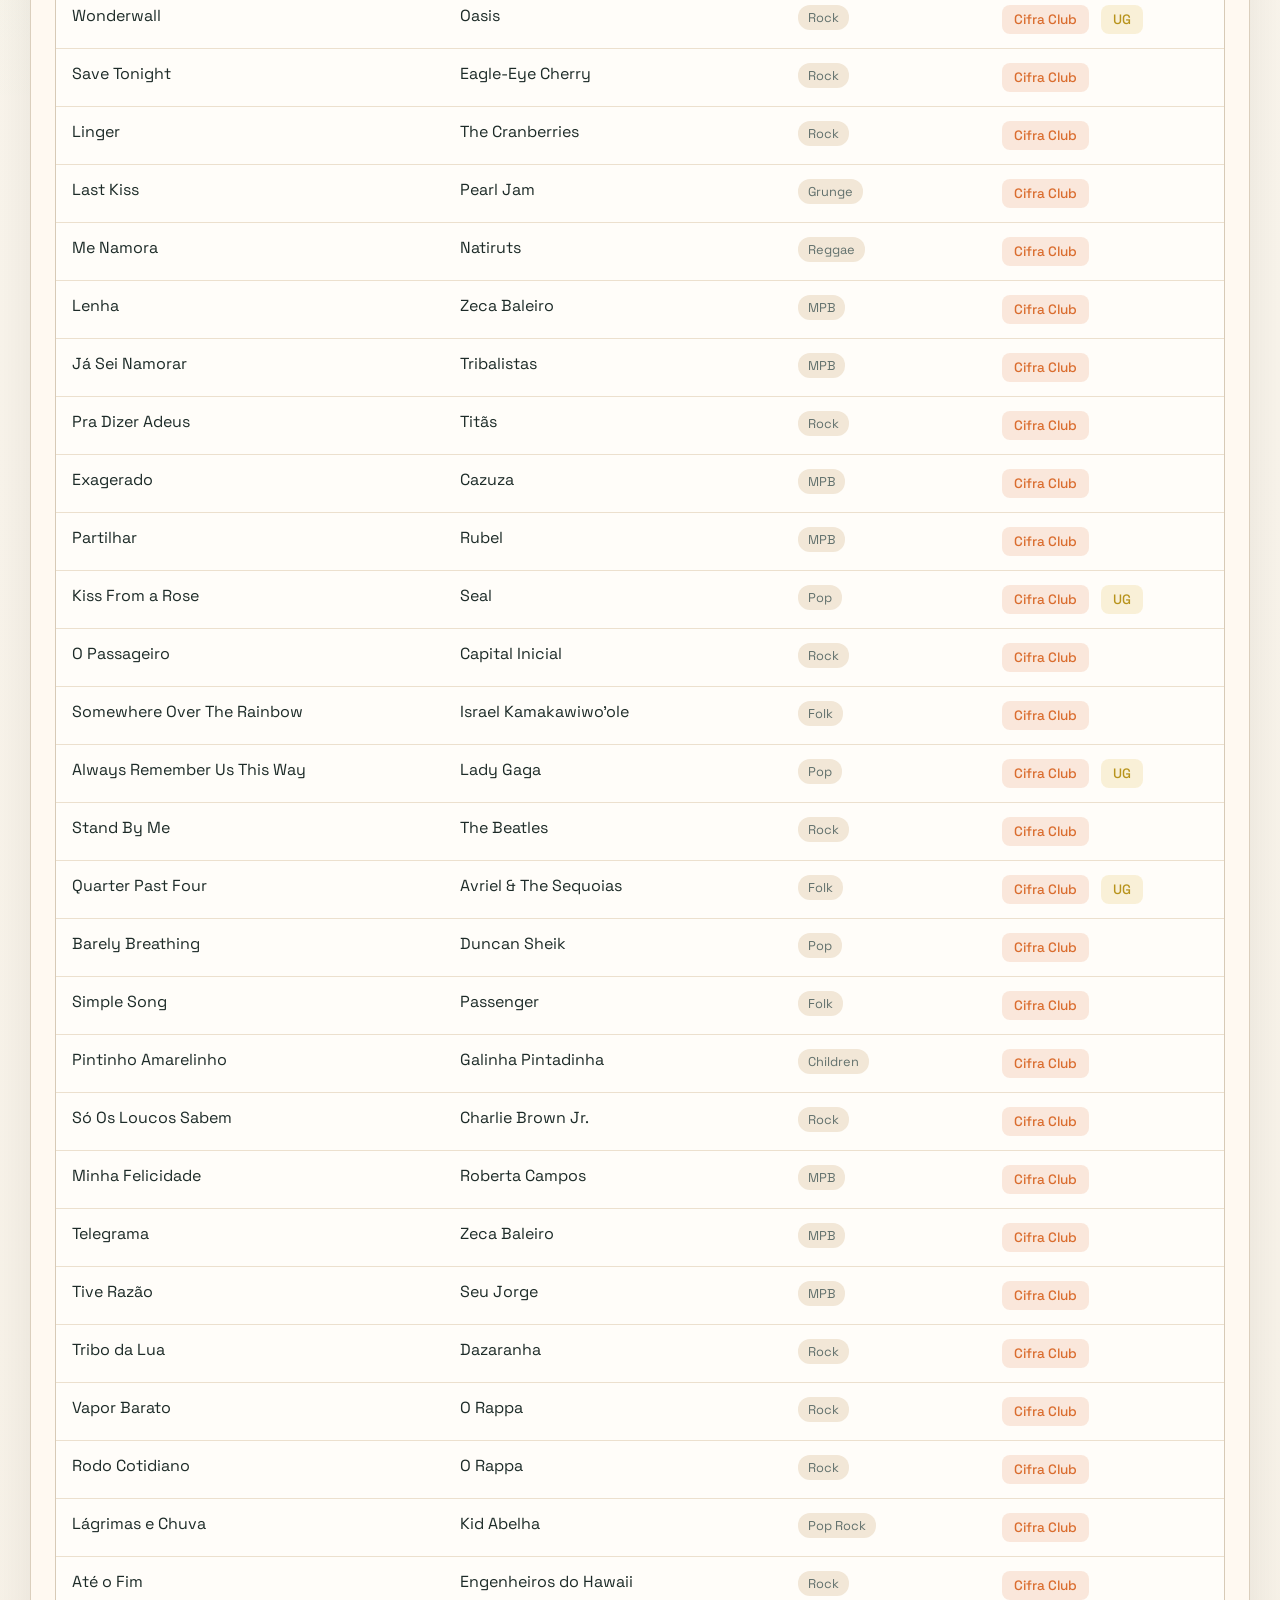
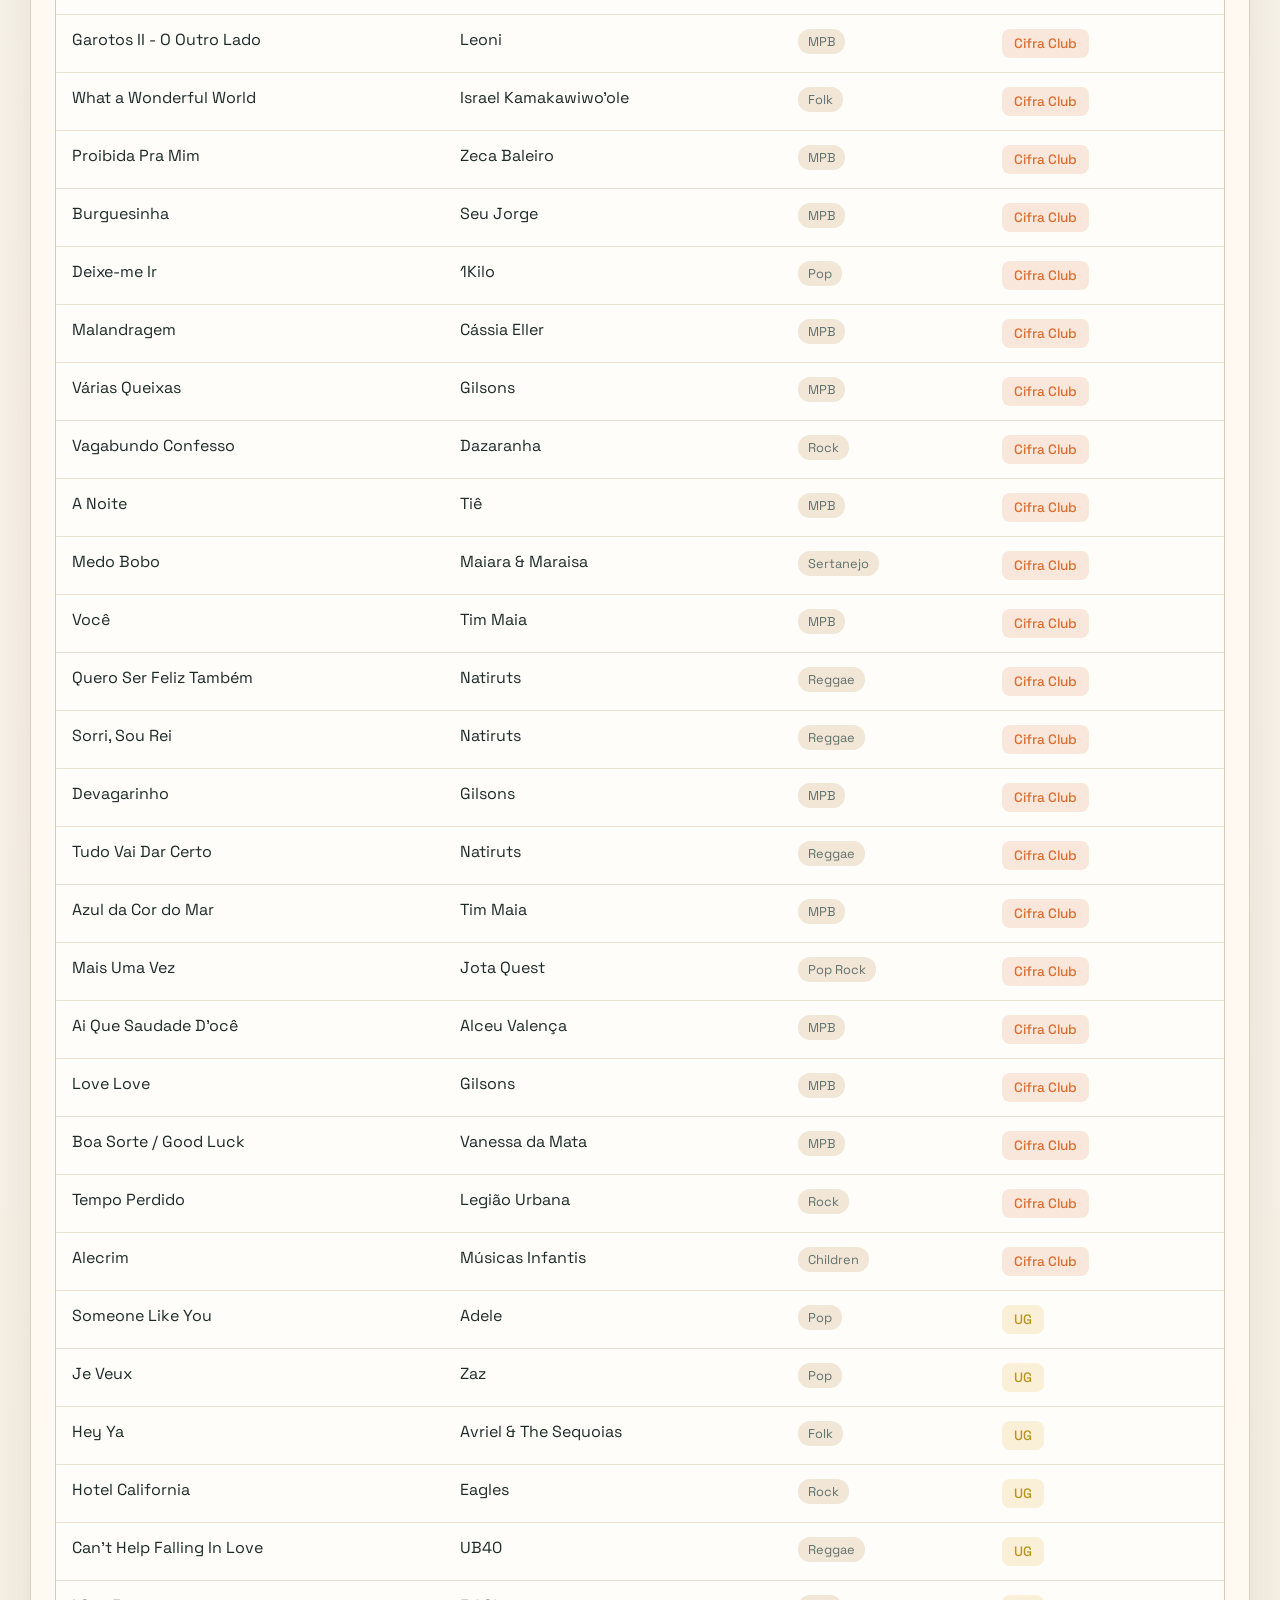
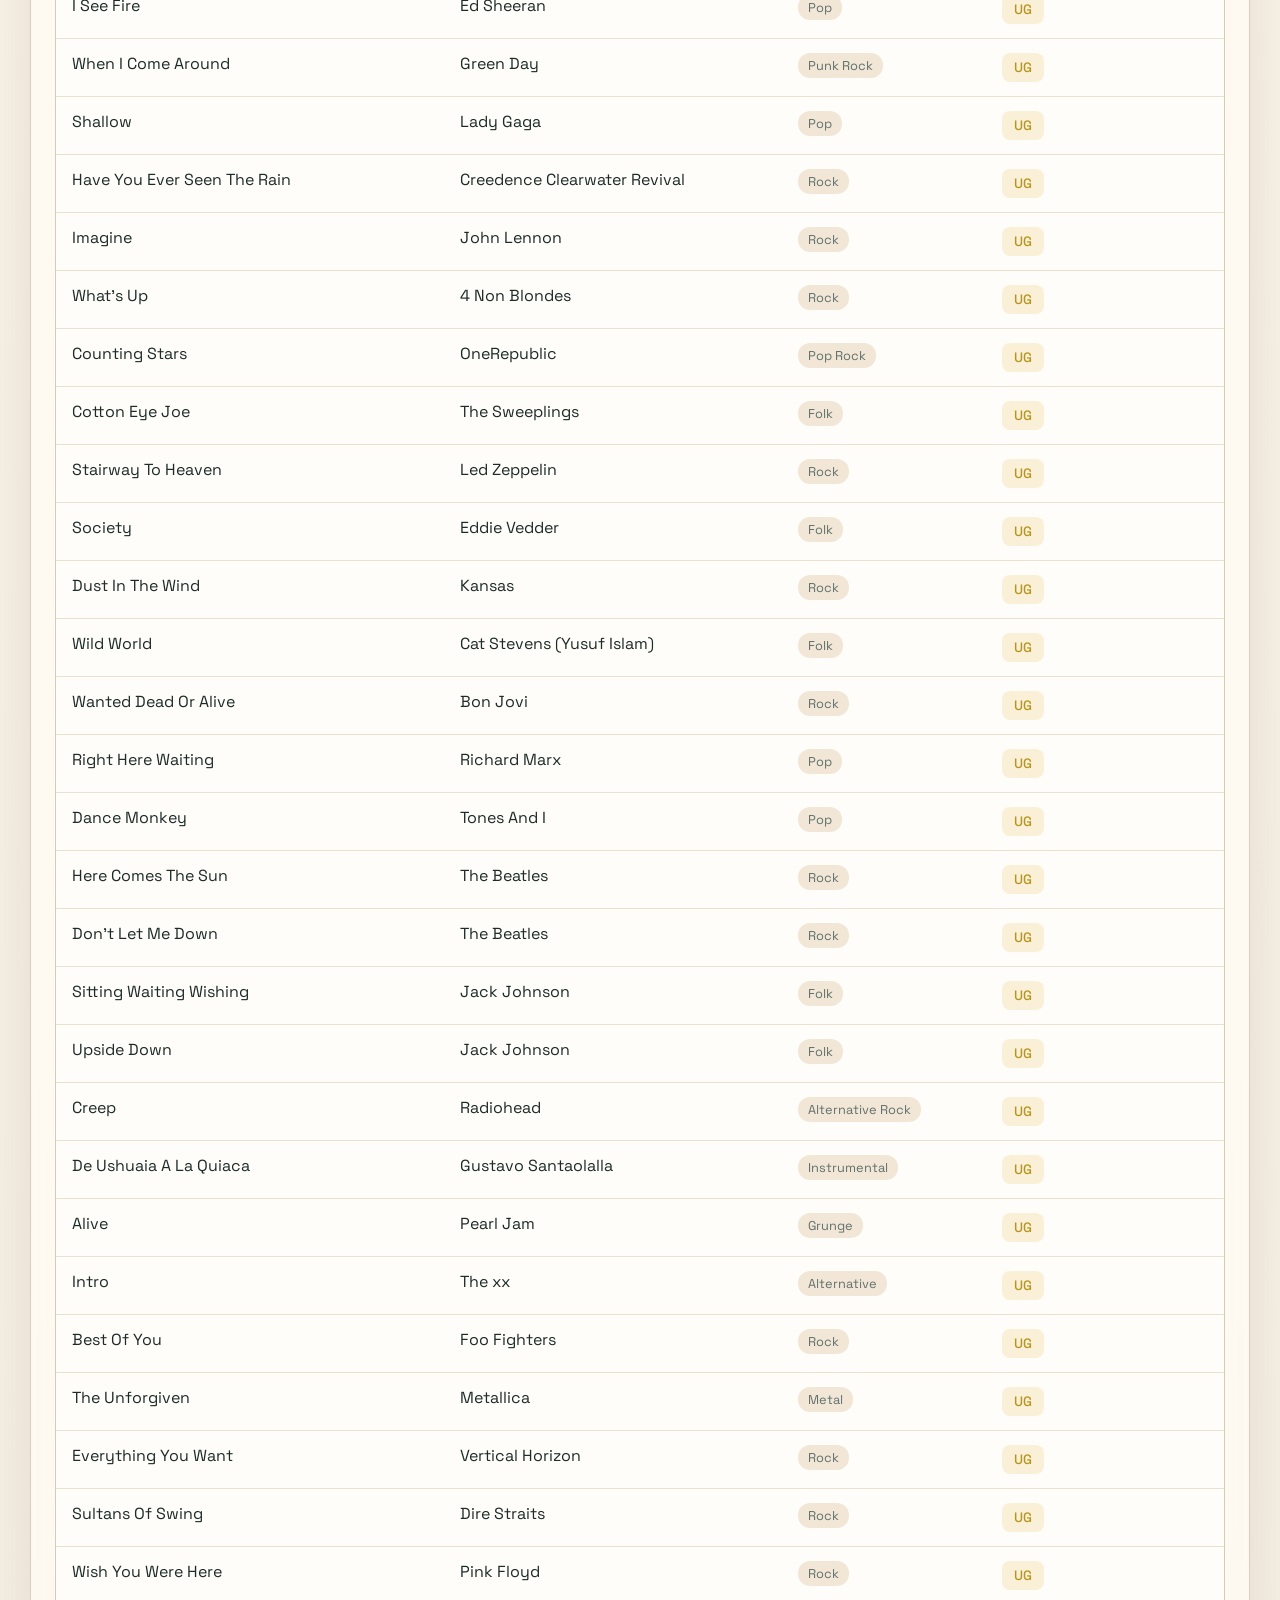
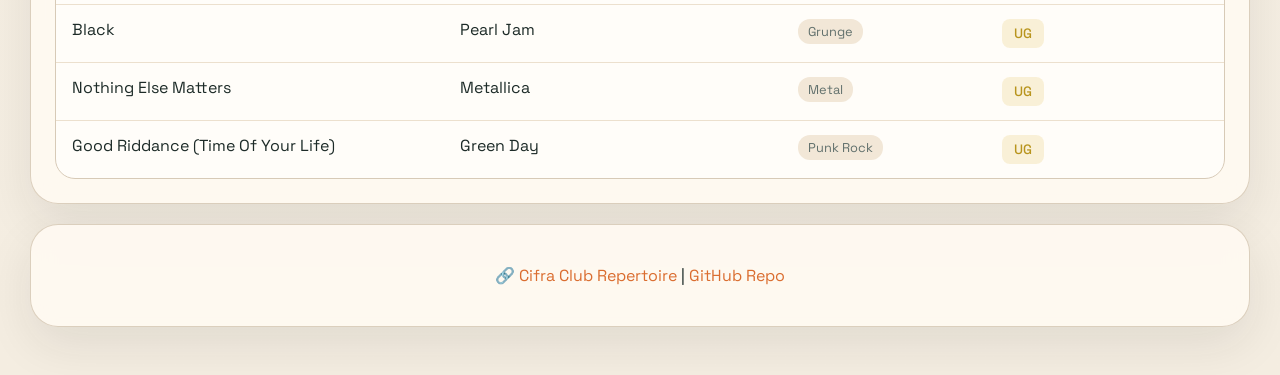
==== commit adaffa6c: "Add YouTube and Spotify support to public app and admin" ====
--- a/index.html
+++ b/index.html
@@ -33,6 +33,10 @@
                     <span class="stat-label">Ultimate Guitar</span>
                     <strong>38</strong>
                 </div>
+                <div class="stat">
+                    <span class="stat-label">YouTube</span>
+                    <strong id="youtubeCount">0</strong>
+                </div>
             </div>
         </header>
 
@@ -65,6 +69,8 @@
                             <option value="">All</option>
                             <option value="cifraclub">Cifra Club</option>
                             <option value="ultimate-guitar">Ultimate Guitar</option>
+                            <option value="youtube">YouTube</option>
+                            <option value="spotify">Spotify</option>
                         </select>
                     </label>
                 </div>
--- a/styles.css
+++ b/styles.css
@@ -419,7 +419,7 @@
     }
 }
 
-.link-cc, .link-ug {
+.link-cc, .link-ug, .link-spotify, .link-youtube {
     display: inline-block;
     padding: 6px 12px;
     border-radius: 8px;
@@ -449,6 +449,26 @@
     color: white;
 }
 
+.link-spotify {
+    background: rgba(29, 185, 84, 0.15);
+    color: #1db954;
+}
+
+.link-spotify:hover {
+    background: #1db954;
+    color: white;
+}
+
+.link-youtube {
+    background: rgba(255, 0, 0, 0.15);
+    color: #ff0000;
+}
+
+.link-youtube:hover {
+    background: #ff0000;
+    color: white;
+}
+
 .style-tag {
     display: inline-block;
     padding: 4px 10px;
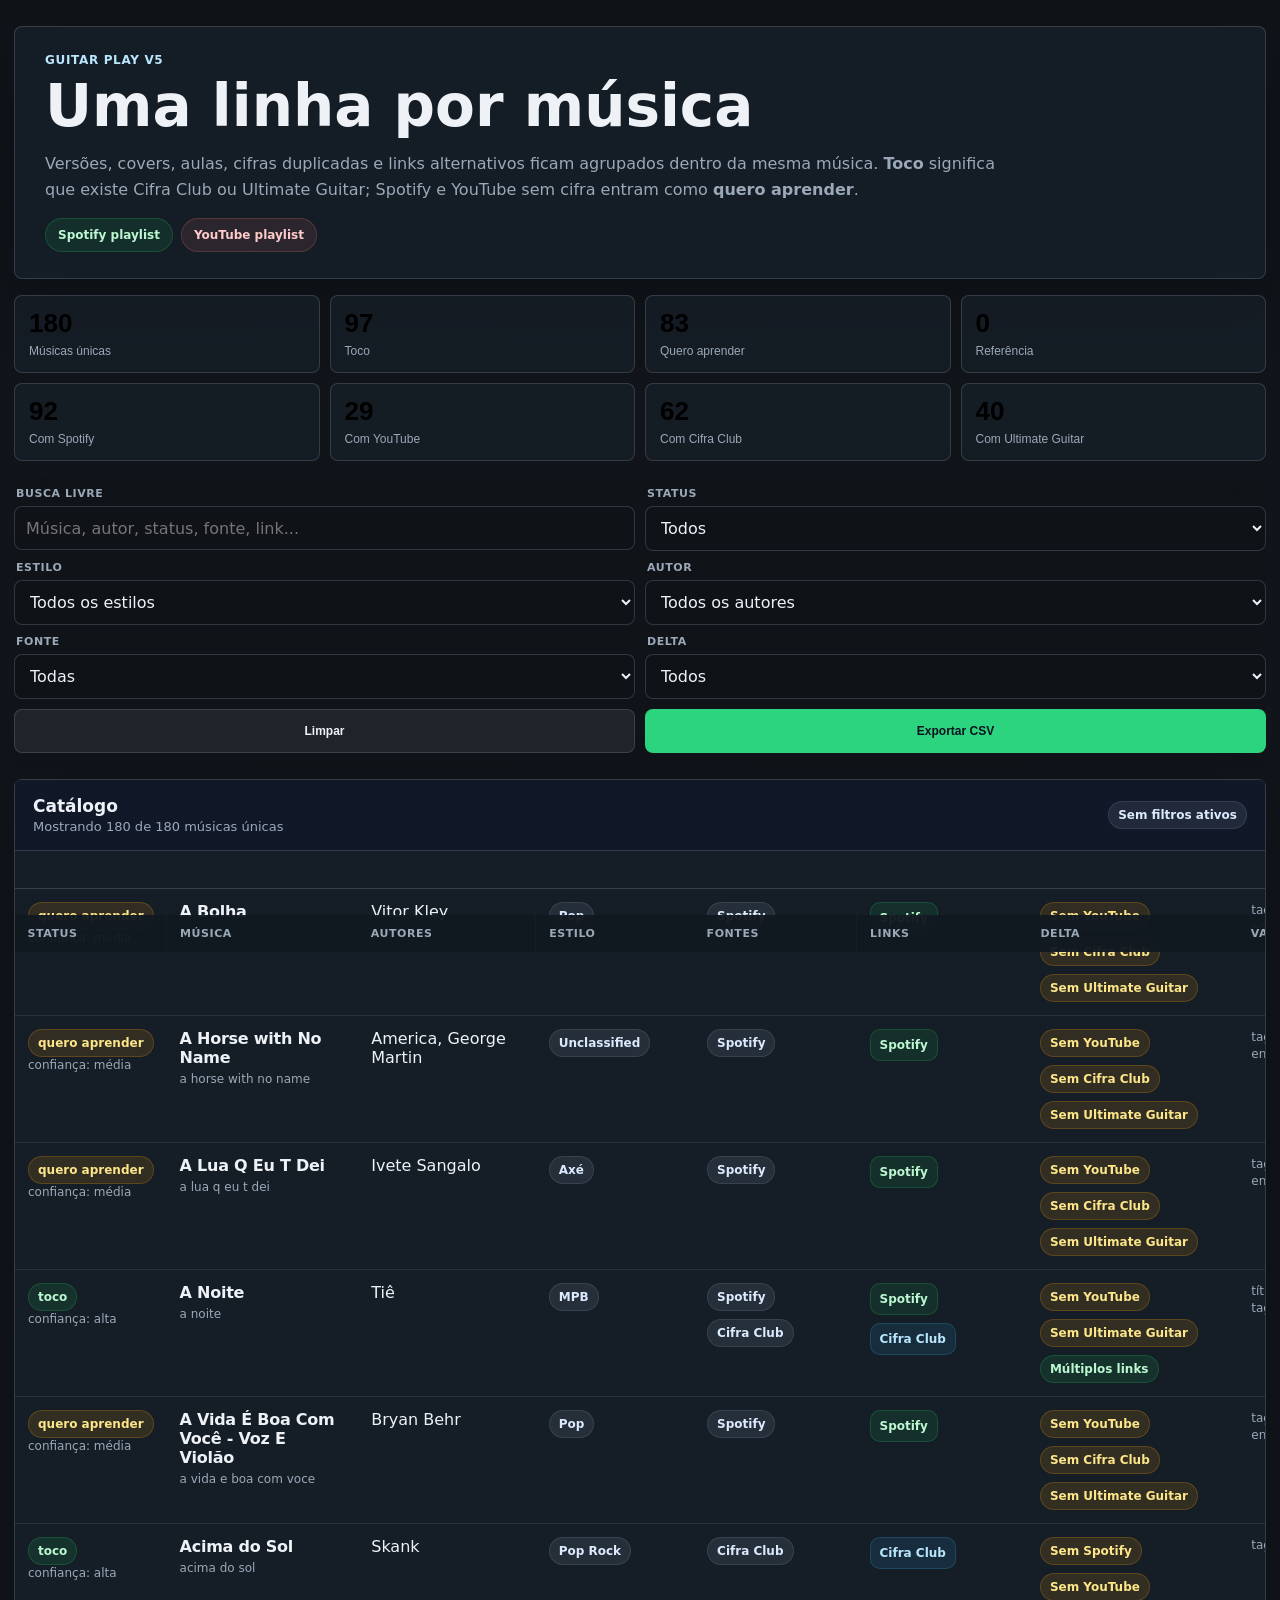
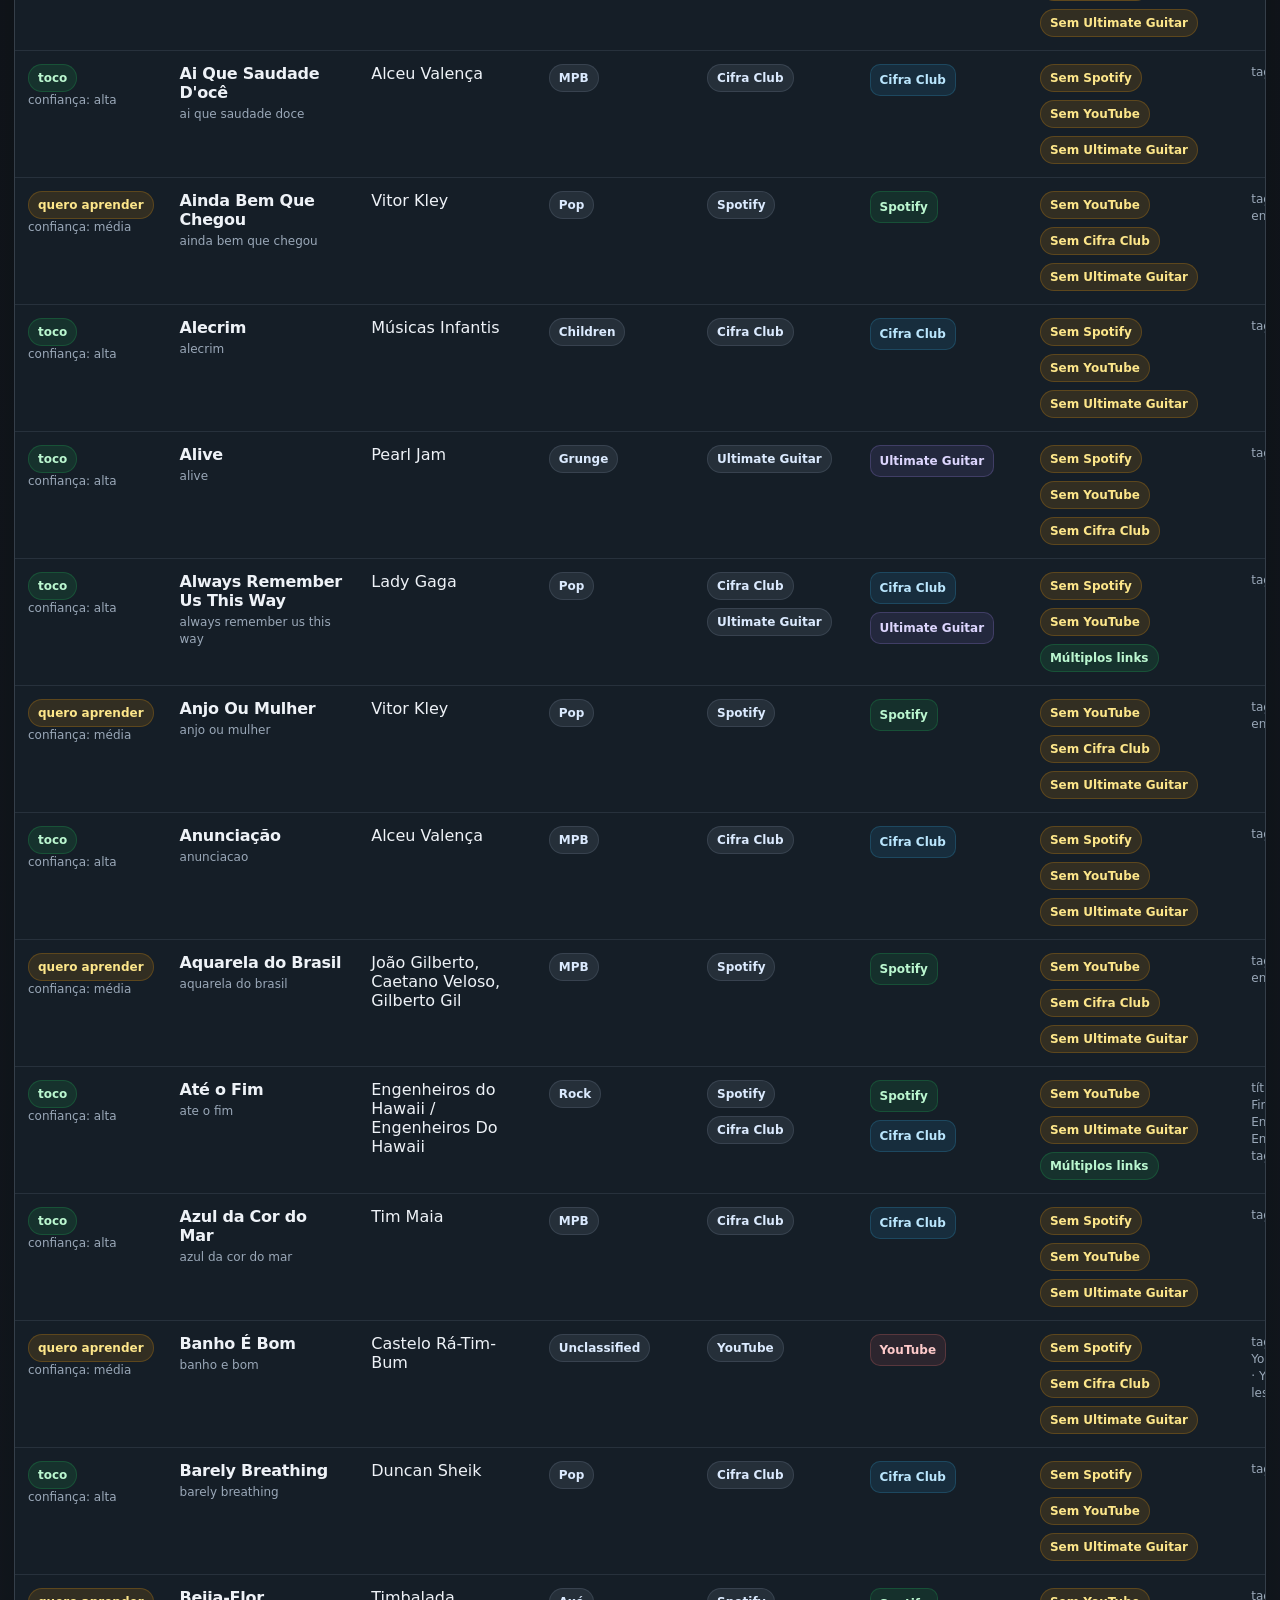
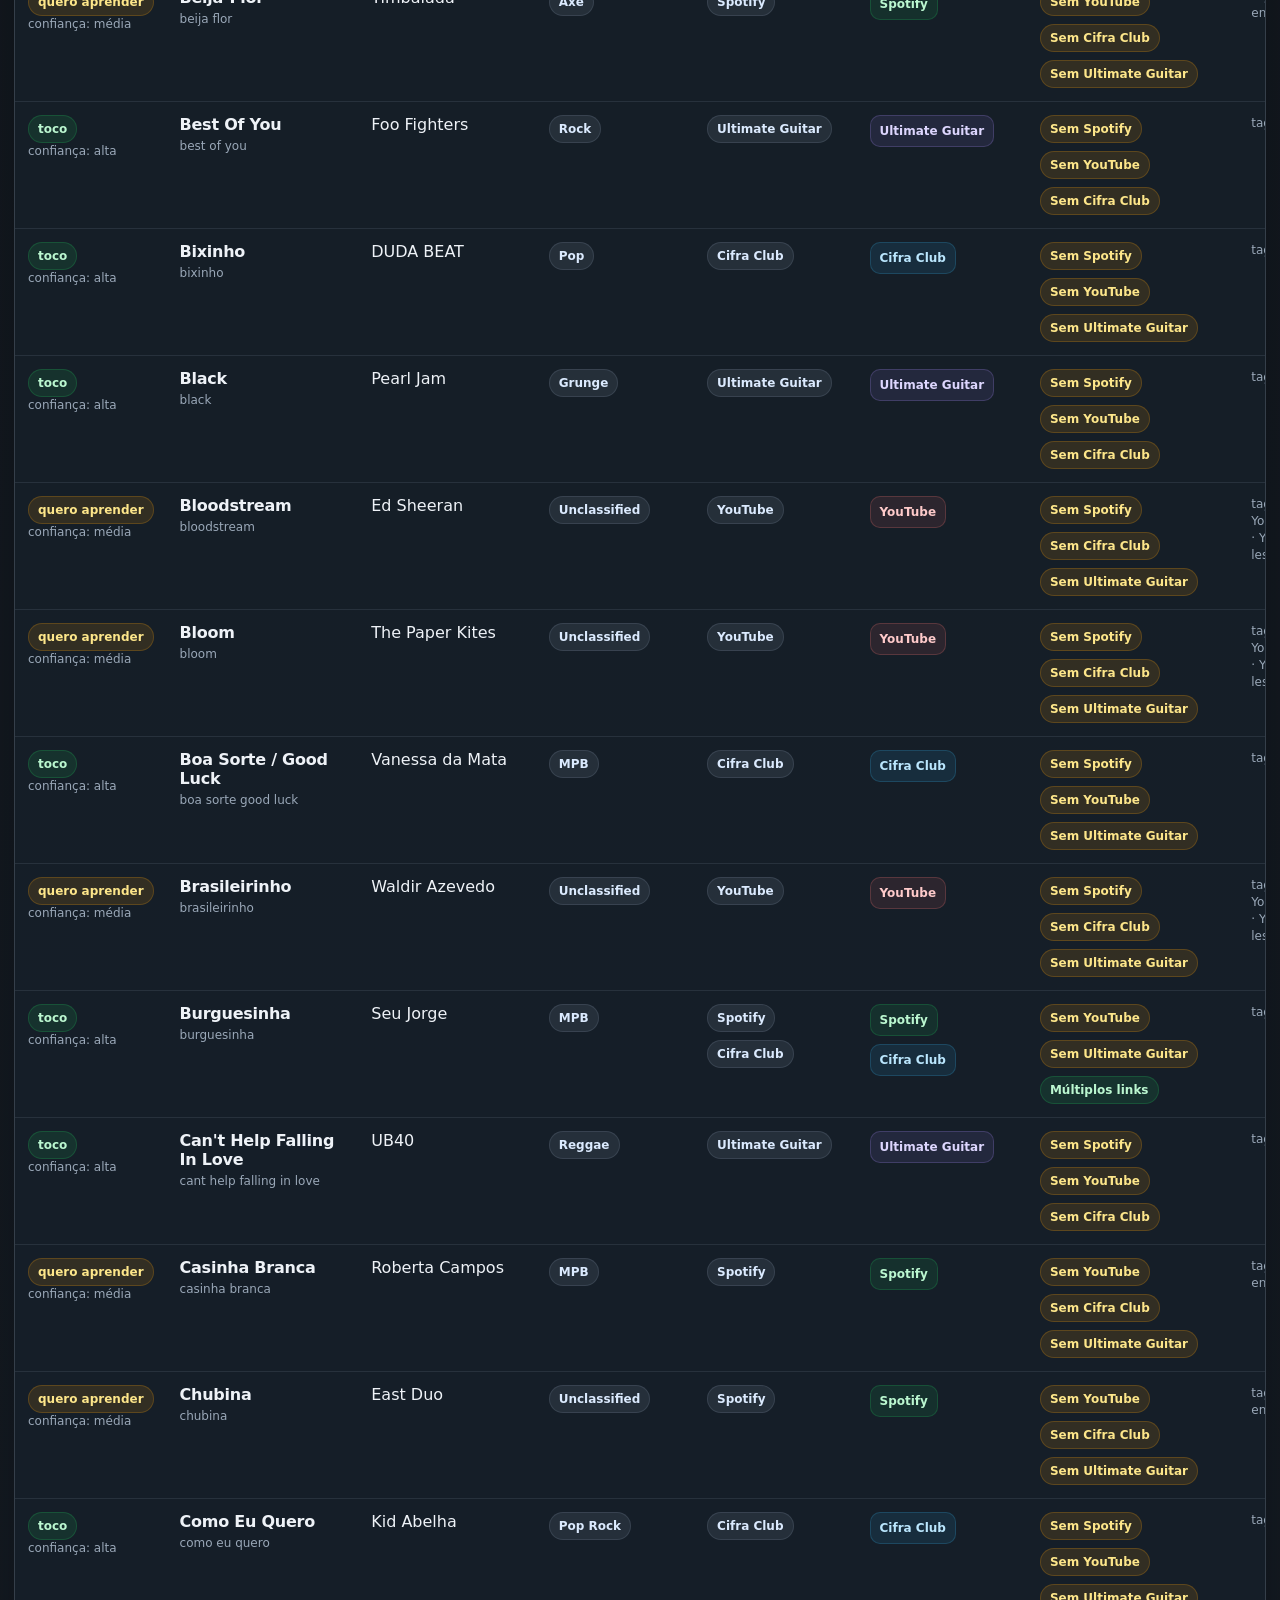
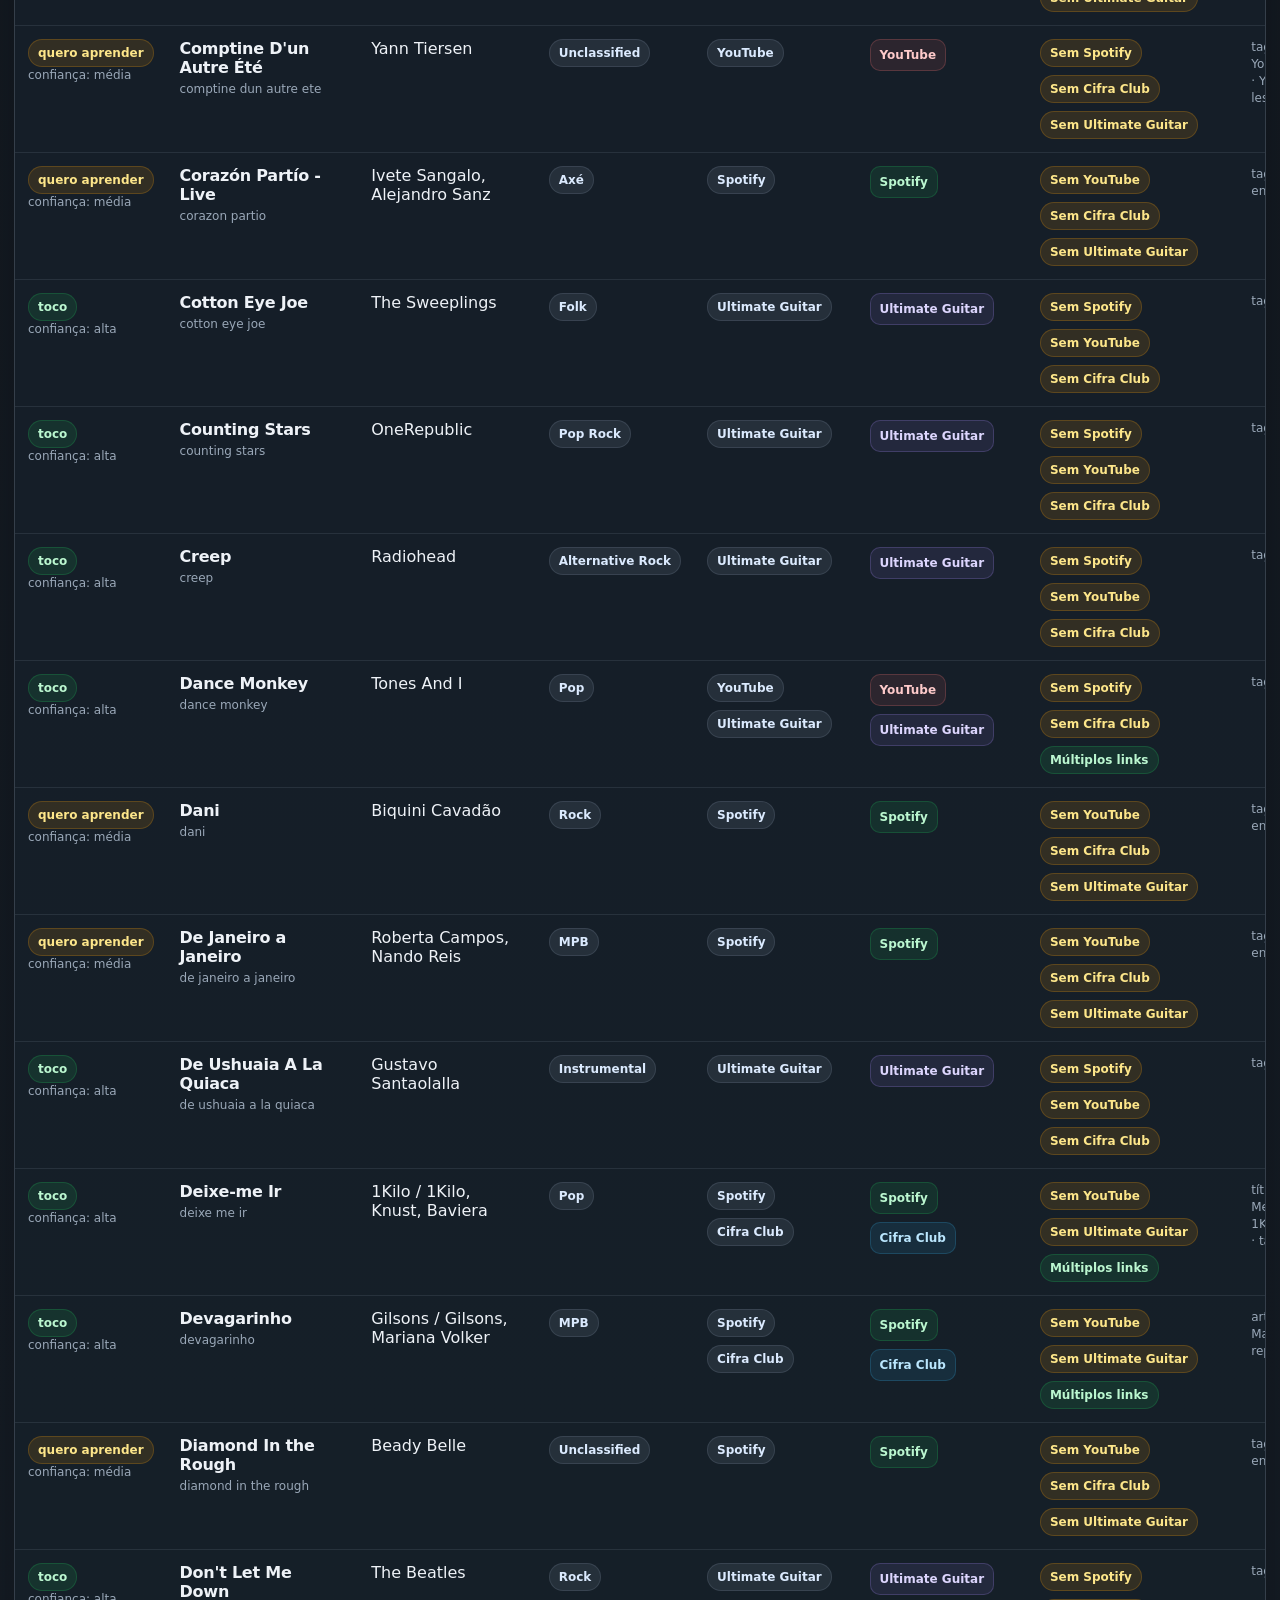
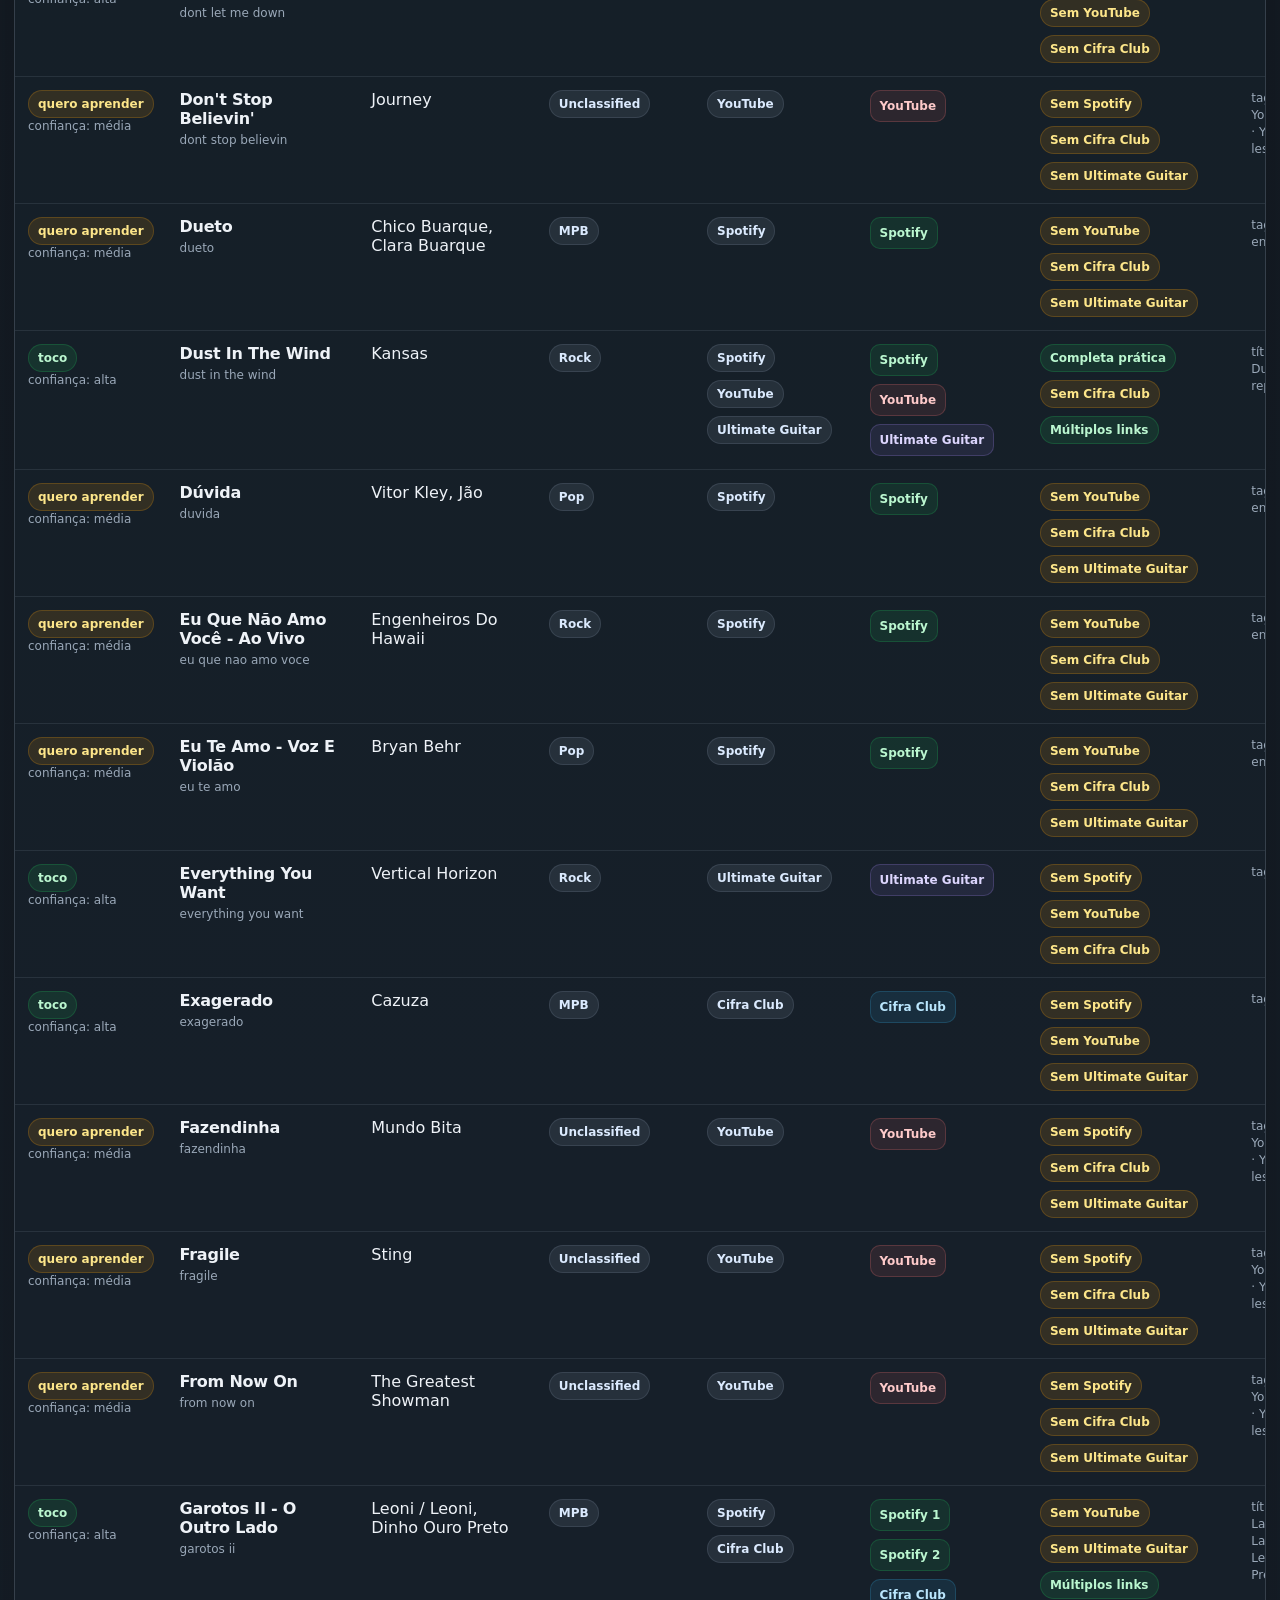
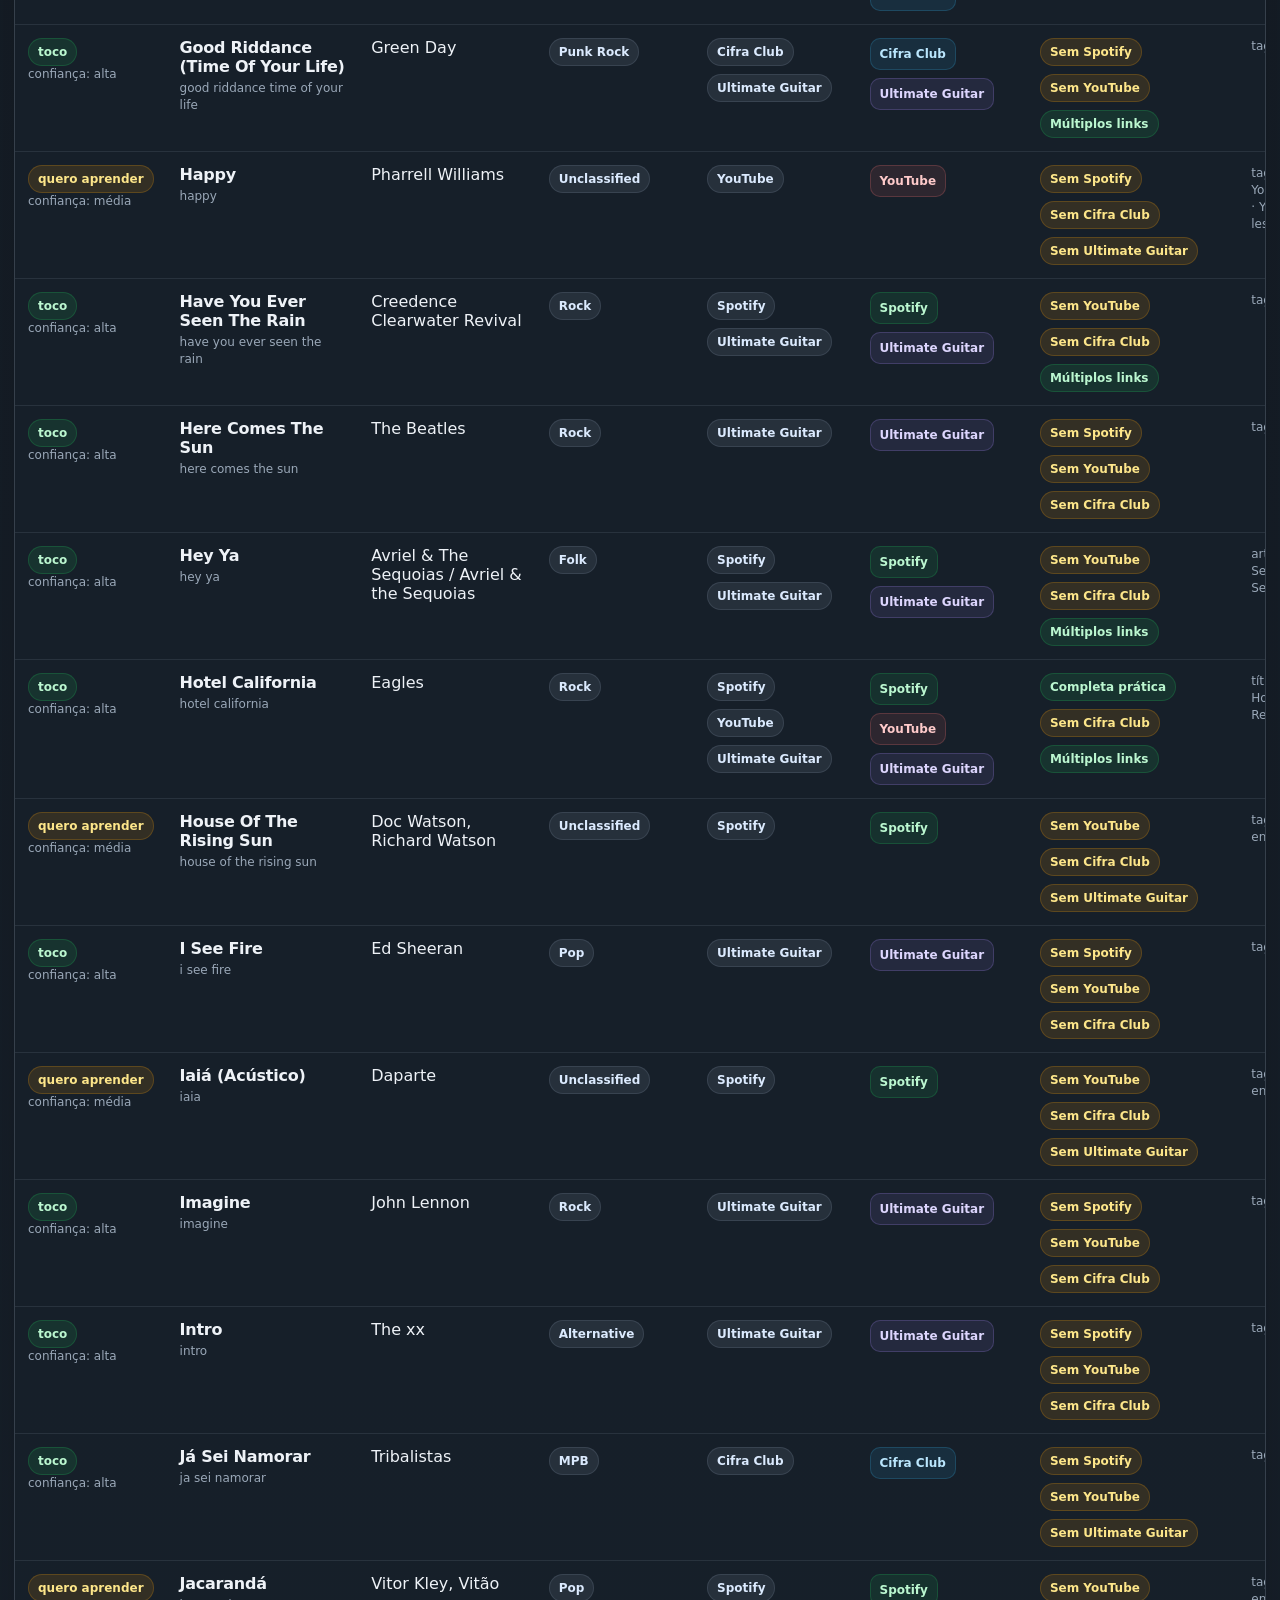
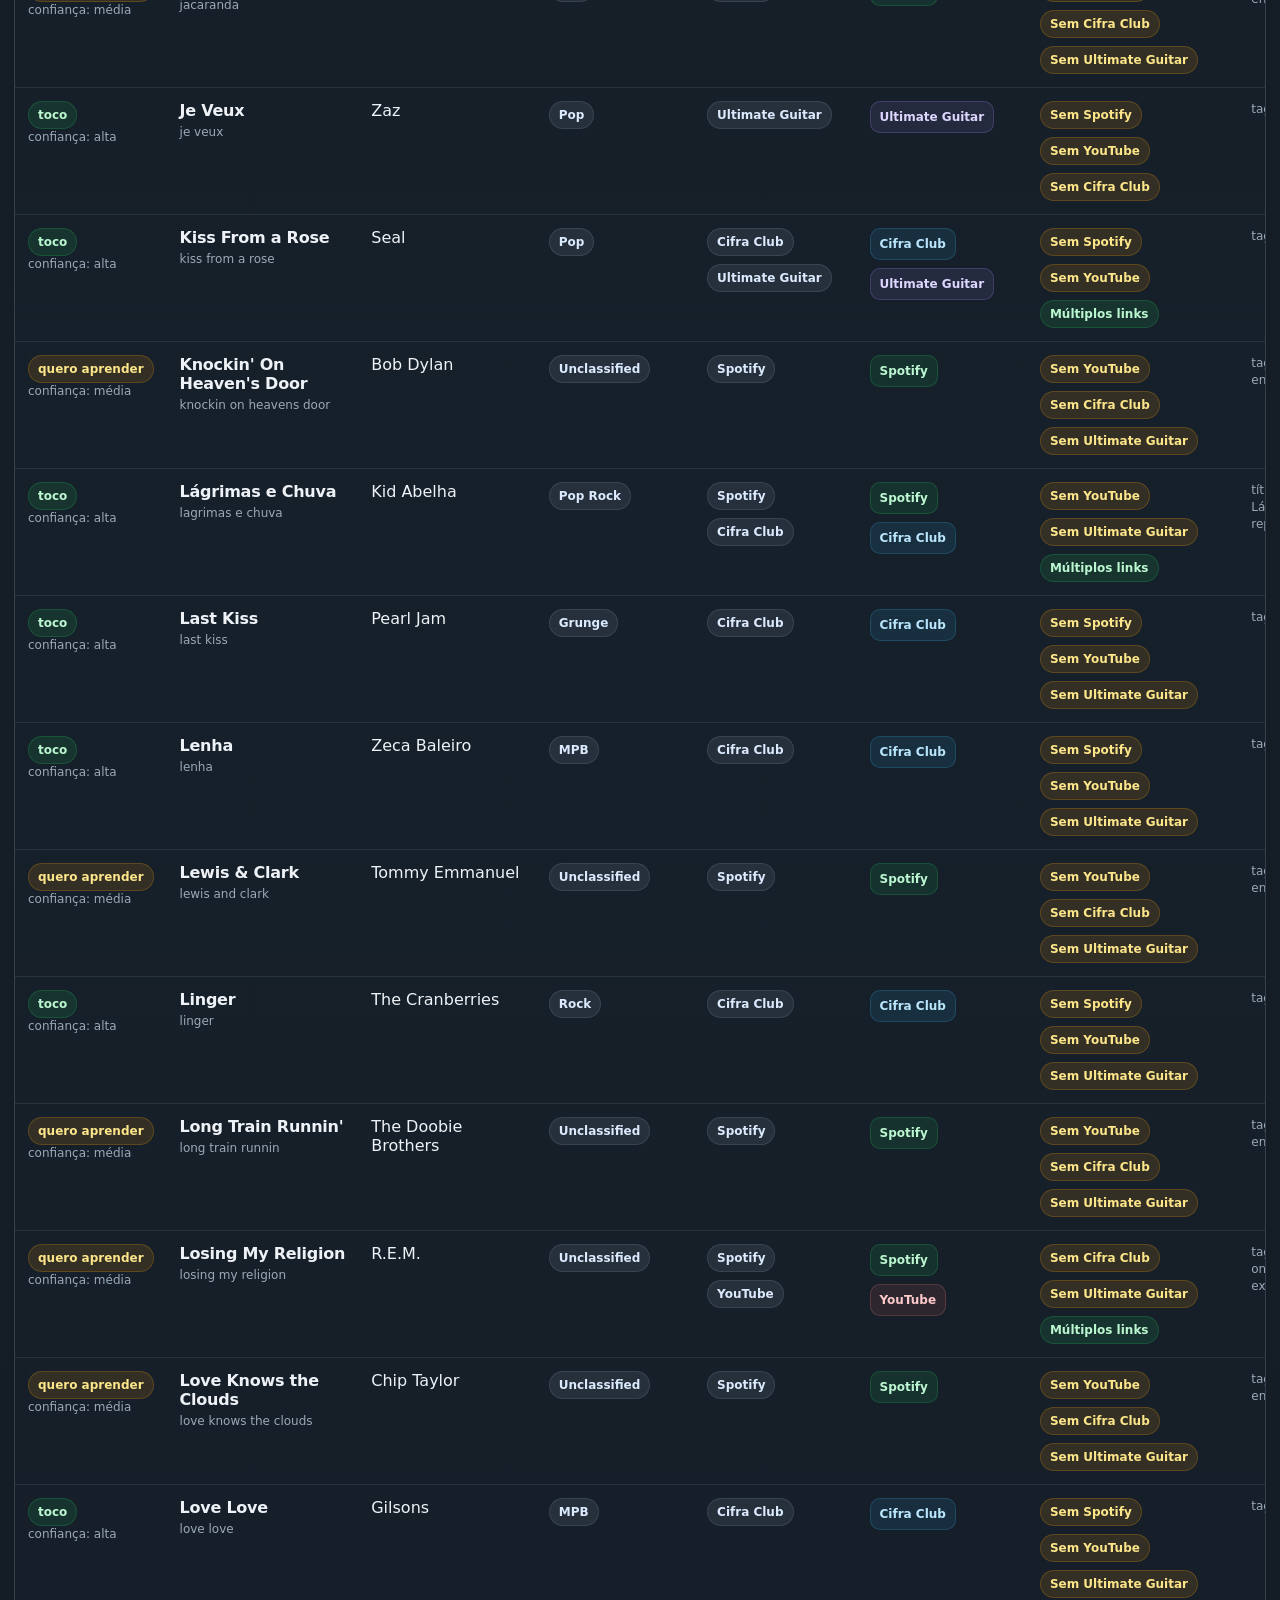
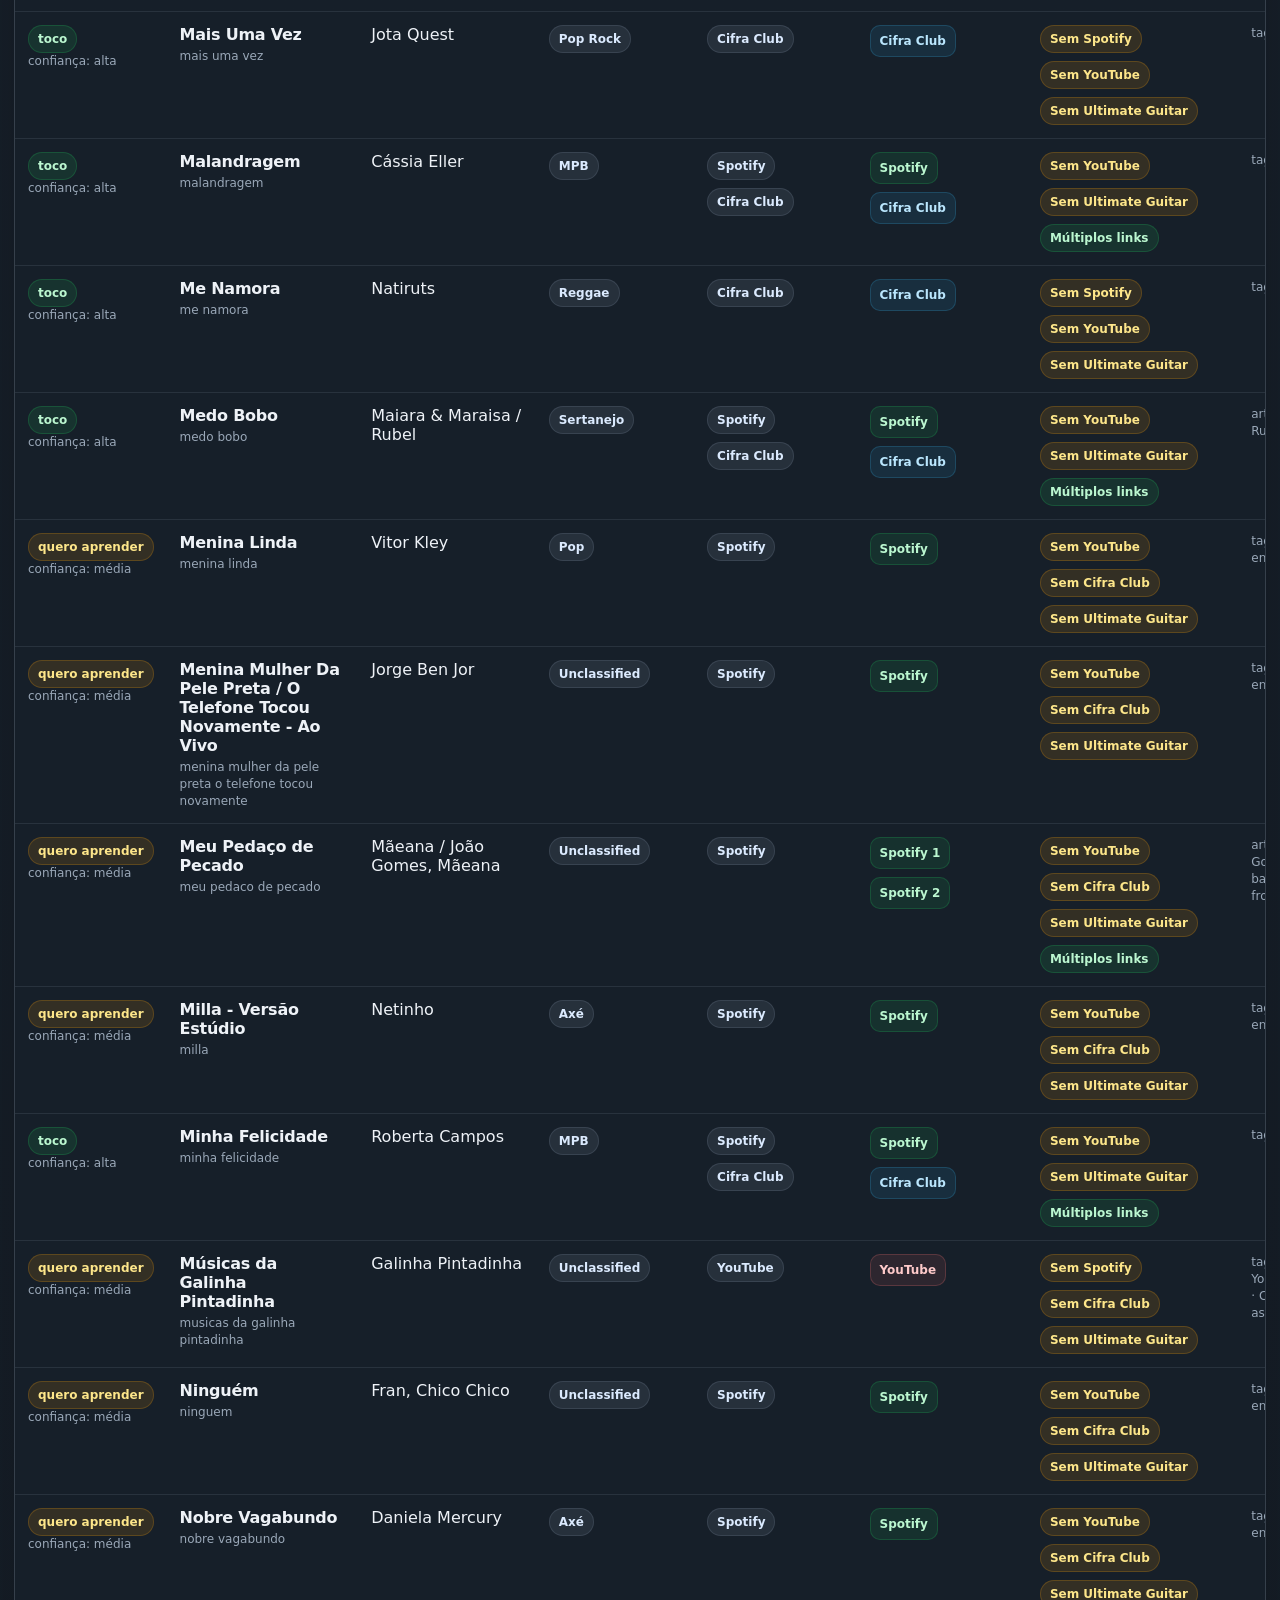
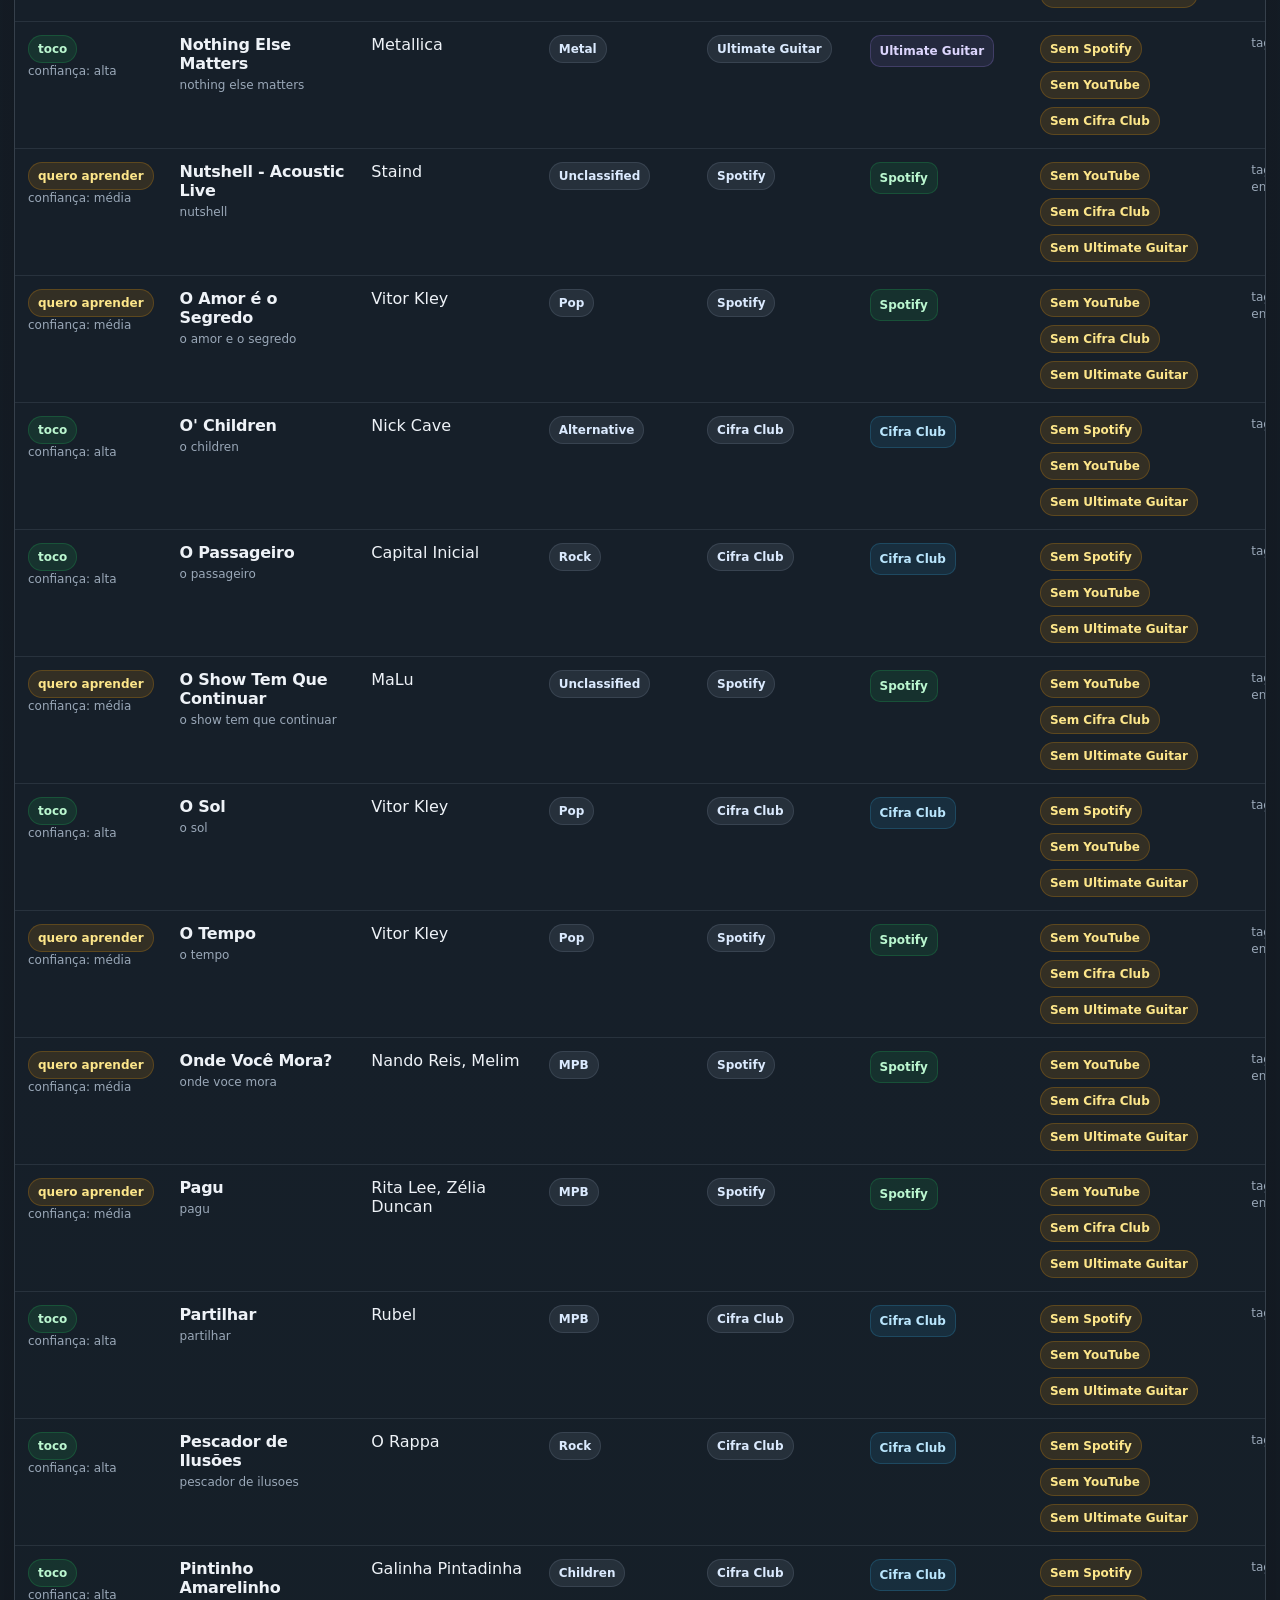
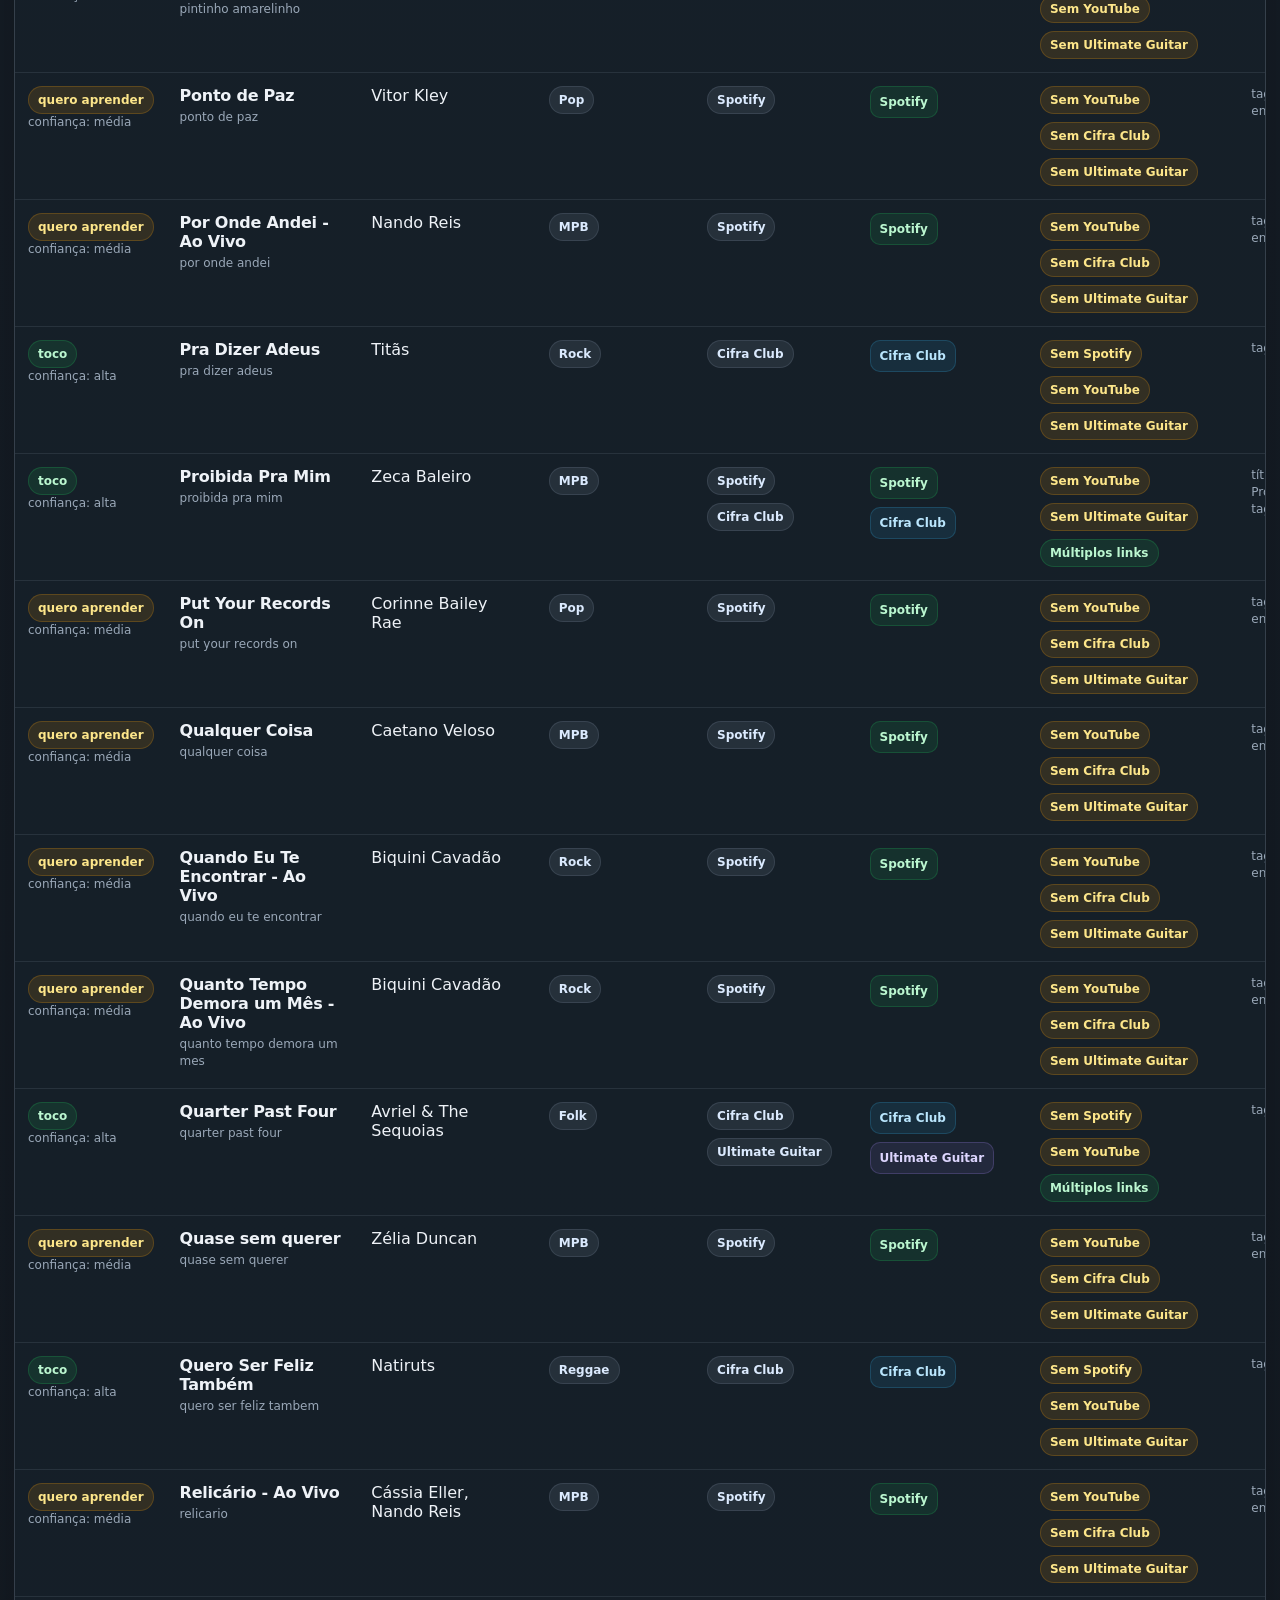
==== commit 5a84a3c6: "Publish JSON-backed guitar play app" ====
--- a/index.html
+++ b/index.html
@@ -1,116 +1,291 @@
-<!DOCTYPE html>
-<html lang="en">
+<!doctype html>
+<html lang="pt-BR">
 <head>
-    <meta charset="UTF-8">
-    <meta name="viewport" content="width=device-width, initial-scale=1.0">
-    <title>Lauro's Guitar Tabs</title>
-    <link rel="preconnect" href="https://fonts.googleapis.com">
-    <link rel="preconnect" href="https://fonts.gstatic.com" crossorigin>
-    <link href="https://fonts.googleapis.com/css2?family=Space+Grotesk:wght@400;500;700&family=Instrument+Serif:ital@0;1&display=swap" rel="stylesheet">
-    <link rel="stylesheet" href="styles.css">
+<meta charset="utf-8">
+<meta name="viewport" content="width=device-width,initial-scale=1">
+<title>Guitar play v5</title>
+<style>
+:root{--bg:#101419;--panel:#17202a;--text:#eef2f7;--muted:#9aa8b8;--line:rgba(154,168,184,.24);--blue:#46b3ff;--green:#2dd47f;--yellow:#f0b429;--red:#fb7185;--purple:#b196ff;--ink:#07111f}
+*{box-sizing:border-box}
+body{margin:0;background:linear-gradient(180deg,#101419,#18212c 42%,#101419);color:var(--text);font-family:Inter,system-ui,-apple-system,Segoe UI,sans-serif}
+a{color:inherit;text-decoration:none}
+.app{width:min(1480px,calc(100vw - 28px));margin:auto;padding:26px 0 52px}
+.hero,.card{border:1px solid var(--line);border-radius:8px;background:rgba(23,32,42,.82);box-shadow:0 20px 65px rgba(0,0,0,.28)}
+.hero{padding:26px 30px;margin-bottom:16px}
+.eyebrow{color:#bae6fd;font-weight:850;text-transform:uppercase;letter-spacing:.055em;font-size:12px;margin-bottom:10px}
+h1{font-size:clamp(34px,5vw,58px);line-height:1;margin:0 0 12px}
+.lead{color:var(--muted);line-height:1.6;max-width:980px}
+.row{display:flex;flex-wrap:wrap;gap:8px}
+.playlists{margin-top:16px}
+.pill,.btn{display:inline-flex;align-items:center;justify-content:center;border:1px solid rgba(56,189,248,.25);background:rgba(56,189,248,.10);color:#bae6fd;border-radius:999px;padding:9px 12px;font-weight:850;font-size:12px;cursor:pointer}
+.btn{border-radius:8px;color:var(--text);background:rgba(154,168,184,.11);border-color:var(--line);min-height:44px}
+.btn.primary{border:0;color:var(--ink);background:var(--green)}
+.stats{display:grid;grid-template-columns:repeat(8,1fr);gap:10px;margin-bottom:16px}
+.stat{border:1px solid var(--line);background:rgba(23,32,42,.7);border-radius:8px;padding:14px;text-align:left}
+.stat[data-filter]{cursor:pointer}
+.stat[data-filter]:hover{border-color:rgba(70,179,255,.45);background:rgba(70,179,255,.08)}
+.stat strong{display:block;font-size:26px;line-height:1;margin-bottom:7px}
+.stat span{color:var(--muted);font-size:12px}
+.toolbar{position:sticky;top:0;z-index:5;display:grid;grid-template-columns:1.35fr .58fr .62fr .62fr .62fr .62fr auto auto;gap:10px;margin-bottom:16px;padding:10px 0;background:rgba(16,20,25,.94);backdrop-filter:blur(12px)}
+label{display:block;font-size:11px;text-transform:uppercase;letter-spacing:.05em;color:var(--muted);margin:0 0 6px 2px;font-weight:850}
+input,select{width:100%;min-height:44px;border:1px solid var(--line);border-radius:8px;background:rgba(16,20,25,.92);color:var(--text);padding:11px;outline:none;font:inherit}
+input:focus,select:focus,.btn:focus-visible,.pill:focus-visible,.link:focus-visible{outline:2px solid var(--blue);outline-offset:2px}
+.head{display:flex;justify-content:space-between;gap:12px;align-items:center;padding:16px 18px;border-bottom:1px solid var(--line);background:rgba(15,23,42,.64)}
+.head h2{margin:0 0 3px;font-size:17px}
+.muted{color:var(--muted);font-size:13px}
+.wrap{overflow-x:auto}
+table{width:100%;border-collapse:collapse;min-width:1420px}
+th{text-align:left;padding:12px 13px;color:var(--muted);background:rgba(18,25,33,.96);font-size:11px;text-transform:uppercase;letter-spacing:.05em;border-bottom:1px solid var(--line);white-space:nowrap;position:sticky;top:64px;z-index:2}
+td{padding:13px;vertical-align:top;border-bottom:1px solid rgba(148,163,184,.14)}
+tr:hover td{background:rgba(56,189,248,.04)}
+.song{font-weight:900;letter-spacing:-.015em;margin-bottom:4px}
+.small{color:var(--muted);font-size:12px;line-height:1.42}
+.chip{display:inline-flex;align-items:center;border-radius:999px;padding:7px 9px;background:rgba(148,163,184,.13);border:1px solid rgba(148,163,184,.17);color:#dbeafe;font-size:12px;font-weight:800;line-height:1;white-space:nowrap}
+.ok{color:#bbf7d0;border-color:rgba(34,197,94,.22);background:rgba(34,197,94,.12)}
+.warn{color:#fde68a;border-color:rgba(245,158,11,.22);background:rgba(245,158,11,.13)}
+.bad{color:#fecdd3;border-color:rgba(251,113,133,.22);background:rgba(251,113,133,.12)}
+.lesson{color:#ddd6fe;border-color:rgba(167,139,250,.22);background:rgba(167,139,250,.12)}
+.link{display:inline-flex;border-radius:10px;padding:8px 9px;border:1px solid rgba(56,189,248,.19);background:rgba(56,189,248,.1);color:#bae6fd;font-size:12px;font-weight:850;white-space:nowrap}
+.spotify{color:#bbf7d0;border-color:rgba(34,197,94,.22);background:rgba(34,197,94,.11)}
+.youtube{color:#fecaca;border-color:rgba(248,113,113,.22);background:rgba(248,113,113,.10)}
+.ug{color:#ddd6fe;border-color:rgba(167,139,250,.22);background:rgba(167,139,250,.10)}
+.empty{text-align:center;padding:34px;color:var(--muted)}
+details{margin-top:16px}
+summary{cursor:pointer;padding:14px 16px;font-weight:850;color:#dbeafe}
+pre{white-space:pre-wrap;overflow-x:auto;color:#cbd5e1;padding:0 16px 16px;margin:0;font-size:12px;line-height:1.5}
+@media(max-width:1320px){.stats{grid-template-columns:repeat(4,1fr)}.toolbar{grid-template-columns:1fr 1fr}}
+@media(max-width:760px){.app{width:min(100vw - 18px,1480px);padding-top:10px}.hero{padding:21px}.stats,.toolbar{grid-template-columns:1fr}.toolbar{position:static}.head{align-items:flex-start;flex-direction:column}th{top:0}}
+</style>
 </head>
 <body>
-    <div class="page-shell">
-        <header class="hero">
-            <div class="hero-copy">
-                <p class="eyebrow">🎸 Lauro's Repertoire</p>
-                <h1>101 Songs — Cifra Club + Ultimate Guitar</h1>
-                <p class="lede">
-                    Complete guitar tabs collection. Filter by style, artist, or search.
-                    Click any link to open tabs.
-                </p>
-            </div>
-            <div class="hero-panel">
-                <div class="stat">
-                    <span class="stat-label">Total Songs</span>
-                    <strong id="songCount">101</strong>
-                </div>
-                <div class="stat">
-                    <span class="stat-label">Cifra Club</span>
-                    <strong>63</strong>
-                </div>
-                <div class="stat">
-                    <span class="stat-label">Ultimate Guitar</span>
-                    <strong>38</strong>
-                </div>
-                <div class="stat">
-                    <span class="stat-label">YouTube</span>
-                    <strong id="youtubeCount">0</strong>
-                </div>
-            </div>
-        </header>
-
-        <main class="layout">
-            <section class="panel">
-                <div class="section-heading">
-                    <h2>Filters</h2>
-                </div>
-
-                <div class="filters">
-                    <label class="field-stack field-wide" for="searchInput">
-                        <span>Search</span>
-                        <input id="searchInput" type="text" placeholder="Song, artist, or style">
-                    </label>
-                    <label class="field-stack" for="styleFilter">
-                        <span>Style</span>
-                        <select id="styleFilter">
-                            <option value="">All styles</option>
-                        </select>
-                    </label>
-                    <label class="field-stack" for="artistFilter">
-                        <span>Artist</span>
-                        <select id="artistFilter">
-                            <option value="">All artists</option>
-                        </select>
-                    </label>
-                    <label class="field-stack" for="sourceFilter">
-                        <span>Source</span>
-                        <select id="sourceFilter">
-                            <option value="">All</option>
-                            <option value="cifraclub">Cifra Club</option>
-                            <option value="ultimate-guitar">Ultimate Guitar</option>
-                            <option value="youtube">YouTube</option>
-                            <option value="spotify">Spotify</option>
-                        </select>
-                    </label>
-                </div>
-
-                <div class="toolbar">
-                    <p id="statusText" class="status-text">101 songs loaded</p>
-                </div>
-            </section>
-
-            <section class="panel">
-                <div class="section-heading">
-                    <h2>Song List</h2>
-                    <p id="resultText">101 songs</p>
-                </div>
-
-                <div class="table-wrap">
-                    <table>
-                        <thead>
-                            <tr>
-                                <th>Song</th>
-                                <th>Artist</th>
-                                <th>Style</th>
-                                <th>Links</th>
-                            </tr>
-                        </thead>
-                        <tbody id="songsTableBody"></tbody>
-                    </table>
-                </div>
-                <div id="emptyState" class="empty-state" hidden>
-                    <p>No songs match the current filters.</p>
-                </div>
-            </section>
-        </main>
-
-        <footer class="panel panel-notes">
-            <p>🔗 <a href="https://www.cifraclub.com.br/musico/46019570/repertorio/5936760/" target="_blank">Cifra Club Repertoire</a> | 
-               <a href="https://github.com/lauroBRCWB/spotify-guitar-tabs" target="_blank">GitHub Repo</a></p>
-        </footer>
-    </div>
-
-    <script src="app.js"></script>
+<main class="app">
+<section class="hero">
+<div class="eyebrow">Guitar play v5</div>
+<h1>Uma linha por música</h1>
+<p class="lead">Versões, covers, aulas, cifras duplicadas e links alternativos ficam agrupados dentro da mesma música. <strong>Toco</strong> significa que existe Cifra Club ou Ultimate Guitar; Spotify e YouTube sem cifra entram como <strong>quero aprender</strong>.</p>
+<div class="row playlists" id="playlists"></div>
+</section>
+
+<section class="stats" id="stats"></section>
+
+<section class="toolbar">
+<div><label>Busca livre</label><input id="q" type="search" placeholder="Música, autor, status, fonte, link..."></div>
+<div><label>Status</label><select id="status"><option value="">Todos</option><option>toco</option><option>quero aprender</option><option>referência</option></select></div>
+<div><label>Estilo</label><select id="style"></select></div>
+<div><label>Autor</label><select id="artist"></select></div>
+<div><label>Fonte</label><select id="source"><option value="">Todas</option><option value="spotify">Spotify</option><option value="youtube">YouTube</option><option value="cifraClub">Cifra Club</option><option value="ultimateGuitar">Ultimate Guitar</option></select></div>
+<div><label>Delta</label><select id="delta"><option value="">Todos</option><option value="spotify-no-tab">Spotify sem cifra</option><option value="spotify-with-tab">Spotify com cifra</option><option value="tab-no-spotify">Cifra fora do Spotify</option><option value="youtube-no-tab">YouTube sem cifra</option><option value="youtube-with-tab">YouTube com cifra</option><option value="multi-links">Múltiplos links</option><option value="no-tab">Sem cifra</option><option value="complete">Spotify + YouTube + cifra</option></select></div>
+<button class="btn" id="reset" type="button">Limpar</button>
+<button class="btn primary" id="csv" type="button">Exportar CSV</button>
+</section>
+
+<section class="card">
+<div class="head"><div><h2>Catálogo</h2><div class="muted" id="count"></div></div><div class="row" id="active"></div></div>
+<div class="wrap"><table><thead><tr><th>Status</th><th>Música</th><th>Autores</th><th>Estilo</th><th>Fontes</th><th>Links</th><th>Delta</th><th>Variantes/notas</th></tr></thead><tbody id="rows"></tbody></table></div>
+<div id="empty" class="empty" hidden>Nenhum item encontrado.</div>
+</section>
+
+<details class="card"><summary>Ver JSON carregado</summary><pre id="json"></pre></details>
+</main>
+
+<script>
+let APP_DATA = null;
+let songs = [];
+const DATA_URL = "guitar-play-data.json";
+const FIELDS = {spotify:"spotifyUrls", youtube:"youtubeUrls", cifraClub:"cifraClubUrls", ultimateGuitar:"ultimateGuitarUrls"};
+const LABELS = {spotify:"Spotify", youtube:"YouTube", cifraClub:"Cifra Club", ultimateGuitar:"Ultimate Guitar"};
+const el = {
+  q:document.getElementById("q"), status:document.getElementById("status"), style:document.getElementById("style"),
+  artist:document.getElementById("artist"), source:document.getElementById("source"), delta:document.getElementById("delta"),
+  reset:document.getElementById("reset"), csv:document.getElementById("csv"), rows:document.getElementById("rows"),
+  empty:document.getElementById("empty"), count:document.getElementById("count"), active:document.getElementById("active"),
+  stats:document.getElementById("stats"), playlists:document.getElementById("playlists"), json:document.getElementById("json")
+};
+
+function esc(x){return String(x ?? "").replaceAll("&","&amp;").replaceAll("<","&lt;").replaceAll(">","&gt;").replaceAll('"',"&quot;").replaceAll("'","&#039;");}
+function norm(x){return String(x || "").normalize("NFD").replace(/[\u0300-\u036f]/g,"").toLowerCase().replace(/[^a-z0-9]+/g," ").replace(/\s+/g," ").trim();}
+function uniq(a){return [...new Set((a || []).filter(Boolean))];}
+function blob(s){
+  return norm([s.status,s.statusConfidence,s.canonicalTitle,s.title,...(s.titleVariants||[]),s.artist,...(s.artists||[]),s.style,...(s.sources||[]),...(s.tags||[]),...(s.notes||[]),...(s.spotifyUrls||[]),...(s.youtubeUrls||[]),...(s.cifraClubUrls||[]),...(s.ultimateGuitarUrls||[])].join(" "));
+}
+function derivedStatus(s){
+  if((s.cifraClubUrls || []).length || (s.ultimateGuitarUrls || []).length) return "toco";
+  if((s.youtubeUrls || []).length || (s.spotifyUrls || []).length) return "quero aprender";
+  return "referência";
+}
+function prepareSongs(data){
+  return (data.songs || []).map(s => ({...s, status:derivedStatus(s), blob:blob({...s,status:derivedStatus(s)})}));
+}
+
+function fillOptions(sel,label,vals){
+  const cur = sel.value;
+  sel.innerHTML = `<option value="">${esc(label)}</option>` + vals.map(v => `<option>${esc(v)}</option>`).join("");
+  if(vals.includes(cur)) sel.value = cur;
+}
+function setup(){
+  fillOptions(el.style,"Todos os estilos",uniq(songs.map(s => s.style || "Unclassified")).sort((a,b)=>a.localeCompare(b,"pt-BR")));
+  fillOptions(el.artist,"Todos os autores",uniq(songs.flatMap(s => s.artists && s.artists.length ? s.artists : [s.artist])).sort((a,b)=>a.localeCompare(b,"pt-BR")));
+}
+function renderStats(){
+  const c = songs.reduce((acc,song) => {
+    acc[song.status] = (acc[song.status] || 0) + 1;
+    return acc;
+  }, {});
+  const sourceCount = source => songs.filter(song => has(song,source)).length;
+  const cards = [
+    ["Músicas únicas",songs.length,""],["Toco",c.toco||0,"toco"],["Quero aprender",c["quero aprender"]||0,"quero aprender"],["Referência",c["referência"]||0,"referência"],
+    ["Com Spotify",sourceCount("spotify"),"source:spotify"],["Com YouTube",sourceCount("youtube"),"source:youtube"],["Com Cifra Club",sourceCount("cifraClub"),"source:cifraClub"],["Com Ultimate Guitar",sourceCount("ultimateGuitar"),"source:ultimateGuitar"]
+  ];
+  el.stats.innerHTML = cards.map(([l,v,f]) => `<button class="stat" type="button" data-filter="${esc(f)}"><strong>${v}</strong><span>${esc(l)}</span></button>`).join("");
+  el.stats.querySelectorAll("[data-filter]").forEach(card => {
+    card.onclick = () => {
+      const f = card.dataset.filter;
+      if(!f){el.status.value = ""; el.source.value = "";}
+      else if(f.startsWith("source:")){el.source.value = f.split(":")[1]; el.status.value = "";}
+      else{el.status.value = f; el.source.value = "";}
+      render();
+    };
+  });
+}
+function renderPlaylists(){
+  const m = APP_DATA.meta;
+  const items = [["Spotify playlist",m.spotifyPlaylistUrl,"spotify"],["YouTube playlist",m.youtubePlaylistUrl,"youtube"]];
+  el.playlists.innerHTML = items.filter(x => x[1]).map(([l,u,c]) => `<a class="pill ${c}" href="${esc(u)}" target="_blank" rel="noopener noreferrer">${esc(l)}</a>`).join("");
+}
+function has(s,source){return (s[FIELDS[source]] || []).length > 0;}
+function matchDelta(s,d){
+  const sp = has(s,"spotify"), yt = has(s,"youtube"), tab = has(s,"cifraClub") || has(s,"ultimateGuitar");
+  const linkCount = ["spotifyUrls","youtubeUrls","cifraClubUrls","ultimateGuitarUrls"].reduce((n,f) => n + (s[f] || []).length, 0);
+  if(!d) return true;
+  if(d === "spotify-no-tab") return sp && !tab;
+  if(d === "spotify-with-tab") return sp && tab;
+  if(d === "tab-no-spotify") return tab && !sp;
+  if(d === "youtube-no-tab") return yt && !tab;
+  if(d === "youtube-with-tab") return yt && tab;
+  if(d === "multi-links") return linkCount > 1;
+  if(d === "no-tab") return !tab;
+  if(d === "complete") return sp && yt && tab;
+  return true;
+}
+function filtered(){
+  const q = norm(el.q.value), st = el.status.value, style = el.style.value, artist = el.artist.value, src = el.source.value, d = el.delta.value;
+  return songs.filter(s => {
+    if(q && !s.blob.includes(q)) return false;
+    if(st && s.status !== st) return false;
+    if(style && s.style !== style) return false;
+    if(artist && !(s.artists || [s.artist]).includes(artist)) return false;
+    if(src && !has(s,src)) return false;
+    return matchDelta(s,d);
+  });
+}
+function chips(items,cls=""){
+  items = items || [];
+  return items.length ? `<div class="row">${items.map(i => `<span class="chip ${cls}">${esc(i)}</span>`).join("")}</div>` : `<span class="chip bad">Nenhuma</span>`;
+}
+function statusChip(s){
+  const cls = s.status === "referência" ? "lesson" : s.status === "quero aprender" ? "warn" : s.status === "toco" ? "ok" : "";
+  return `<span class="chip ${cls}">${esc(s.status)}</span><div class="small">confiança: ${esc(s.statusConfidence)}</div>`;
+}
+function linkList(s){
+  const links = [];
+  (s.spotifyUrls || []).forEach((u,i) => links.push(["Spotify" + ((s.spotifyUrls || []).length > 1 ? ` ${i+1}` : ""),u,"spotify"]));
+  (s.youtubeUrls || []).forEach((u,i) => links.push(["YouTube" + ((s.youtubeUrls || []).length > 1 ? ` ${i+1}` : ""),u,"youtube"]));
+  (s.cifraClubUrls || []).forEach((u,i) => links.push(["Cifra Club" + ((s.cifraClubUrls || []).length > 1 ? ` ${i+1}` : ""),u,""]));
+  (s.ultimateGuitarUrls || []).forEach((u,i) => links.push(["Ultimate Guitar" + ((s.ultimateGuitarUrls || []).length > 1 ? ` ${i+1}` : ""),u,"ug"]));
+  return links.length ? `<div class="row">${links.map(([l,u,c]) => `<a class="link ${c}" href="${esc(u)}" target="_blank" rel="noopener noreferrer">${esc(l)}</a>`).join("")}</div>` : `<span class="chip bad">Sem link</span>`;
+}
+function deltaCell(s){
+  const out = [];
+  if(!has(s,"spotify")) out.push(["Sem Spotify","warn"]);
+  if(!has(s,"youtube")) out.push(["Sem YouTube","warn"]);
+  if(!has(s,"cifraClub")) out.push(["Sem Cifra Club","warn"]);
+  if(!has(s,"ultimateGuitar")) out.push(["Sem Ultimate Guitar","warn"]);
+  if(has(s,"spotify") && has(s,"youtube") && (has(s,"cifraClub") || has(s,"ultimateGuitar"))) out.unshift(["Completa prática","ok"]);
+  if((s.linkCount || 0) > 1) out.push(["Múltiplos links","ok"]);
+  return `<div class="row">${out.map(([l,c]) => `<span class="chip ${c}">${esc(l)}</span>`).join("")}</div>`;
+}
+function notes(s){
+  const n = [];
+  if((s.titleVariants || []).length > 1) n.push("títulos: " + s.titleVariants.slice(0,5).join(" | "));
+  if((s.artists || []).length > 1) n.push("artistas: " + s.artists.slice(0,5).join(" | "));
+  if(s.tags) n.push("tags: " + s.tags.join(", "));
+  if(s.notes) n.push(...s.notes);
+  return n.length ? `<div class="small">${esc(uniq(n).slice(0,4).join(" · "))}</div>` : `<div class="small">—</div>`;
+}
+function render(){
+  const rows = filtered();
+  el.rows.innerHTML = rows.map(s => `<tr>
+    <td>${statusChip(s)}</td>
+    <td><div class="song">${esc(s.title)}</div><div class="small">${esc(s.canonicalTitle || "")}</div></td>
+    <td>${esc((s.artists || [s.artist]).join(" / "))}</td>
+    <td>${chips([s.style || "Unclassified"])}</td>
+    <td>${chips(s.sources)}</td>
+    <td>${linkList(s)}</td>
+    <td>${deltaCell(s)}</td>
+    <td>${notes(s)}</td>
+  </tr>`).join("");
+  el.empty.hidden = rows.length > 0;
+  el.count.textContent = `Mostrando ${rows.length} de ${songs.length} músicas únicas`;
+  const active = [];
+  if(el.q.value) active.push("Texto: " + el.q.value);
+  if(el.status.value) active.push("Status: " + el.status.value);
+  if(el.style.value) active.push("Estilo: " + el.style.value);
+  if(el.artist.value) active.push("Autor: " + el.artist.value);
+  if(el.source.value) active.push("Fonte: " + LABELS[el.source.value]);
+  if(el.delta.value) active.push("Delta: " + el.delta.options[el.delta.selectedIndex].text);
+  el.active.innerHTML = active.length ? active.map(x => `<span class="chip ok">${esc(x)}</span>`).join("") : `<span class="chip">Sem filtros ativos</span>`;
+}
+function exportCsv(){
+  const rows = filtered();
+  const head = ["status","title","artist","style","sources","spotifyUrls","youtubeUrls","cifraClubUrls","ultimateGuitarUrls"];
+  const csv = [head.join(",")].concat(rows.map(s => head.map(f => {
+    let v = s[f] || "";
+    if(Array.isArray(v)) v = v.join(" | ");
+    return `"${String(v).replaceAll('"','""')}"`;
+  }).join(","))).join("\\n");
+  const b = new Blob([csv],{type:"text/csv;charset=utf-8"});
+  const u = URL.createObjectURL(b);
+  const a = document.createElement("a");
+  a.href = u;
+  a.download = "guitar-play-filtered.csv";
+  a.click();
+  URL.revokeObjectURL(u);
+}
+[el.q,el.status,el.style,el.artist,el.source,el.delta].forEach(x => {
+  x.addEventListener("input",render);
+  x.addEventListener("change",render);
+});
+el.reset.onclick = () => {
+  el.q.value = "";
+  el.status.value = "";
+  el.style.value = "";
+  el.artist.value = "";
+  el.source.value = "";
+  el.delta.value = "";
+  render();
+};
+el.csv.onclick = exportCsv;
+async function init(){
+  try{
+    const response = await fetch(DATA_URL,{cache:"no-store"});
+    if(!response.ok) throw new Error(`HTTP ${response.status}`);
+    APP_DATA = await response.json();
+    songs = prepareSongs(APP_DATA);
+    renderPlaylists();
+    renderStats();
+    setup();
+    render();
+    el.json.textContent = JSON.stringify(APP_DATA,null,2);
+  }catch(err){
+    console.error(err);
+    el.rows.innerHTML = "";
+    el.empty.hidden = false;
+    el.empty.textContent = `Não foi possível carregar ${DATA_URL}. Sirva esta pasta com um servidor local ou GitHub Pages.`;
+    el.count.textContent = "Dados não carregados";
+    el.json.textContent = String(err && err.message ? err.message : err);
+  }
+}
+init();
+</script>
 </body>
-</html>+</html>
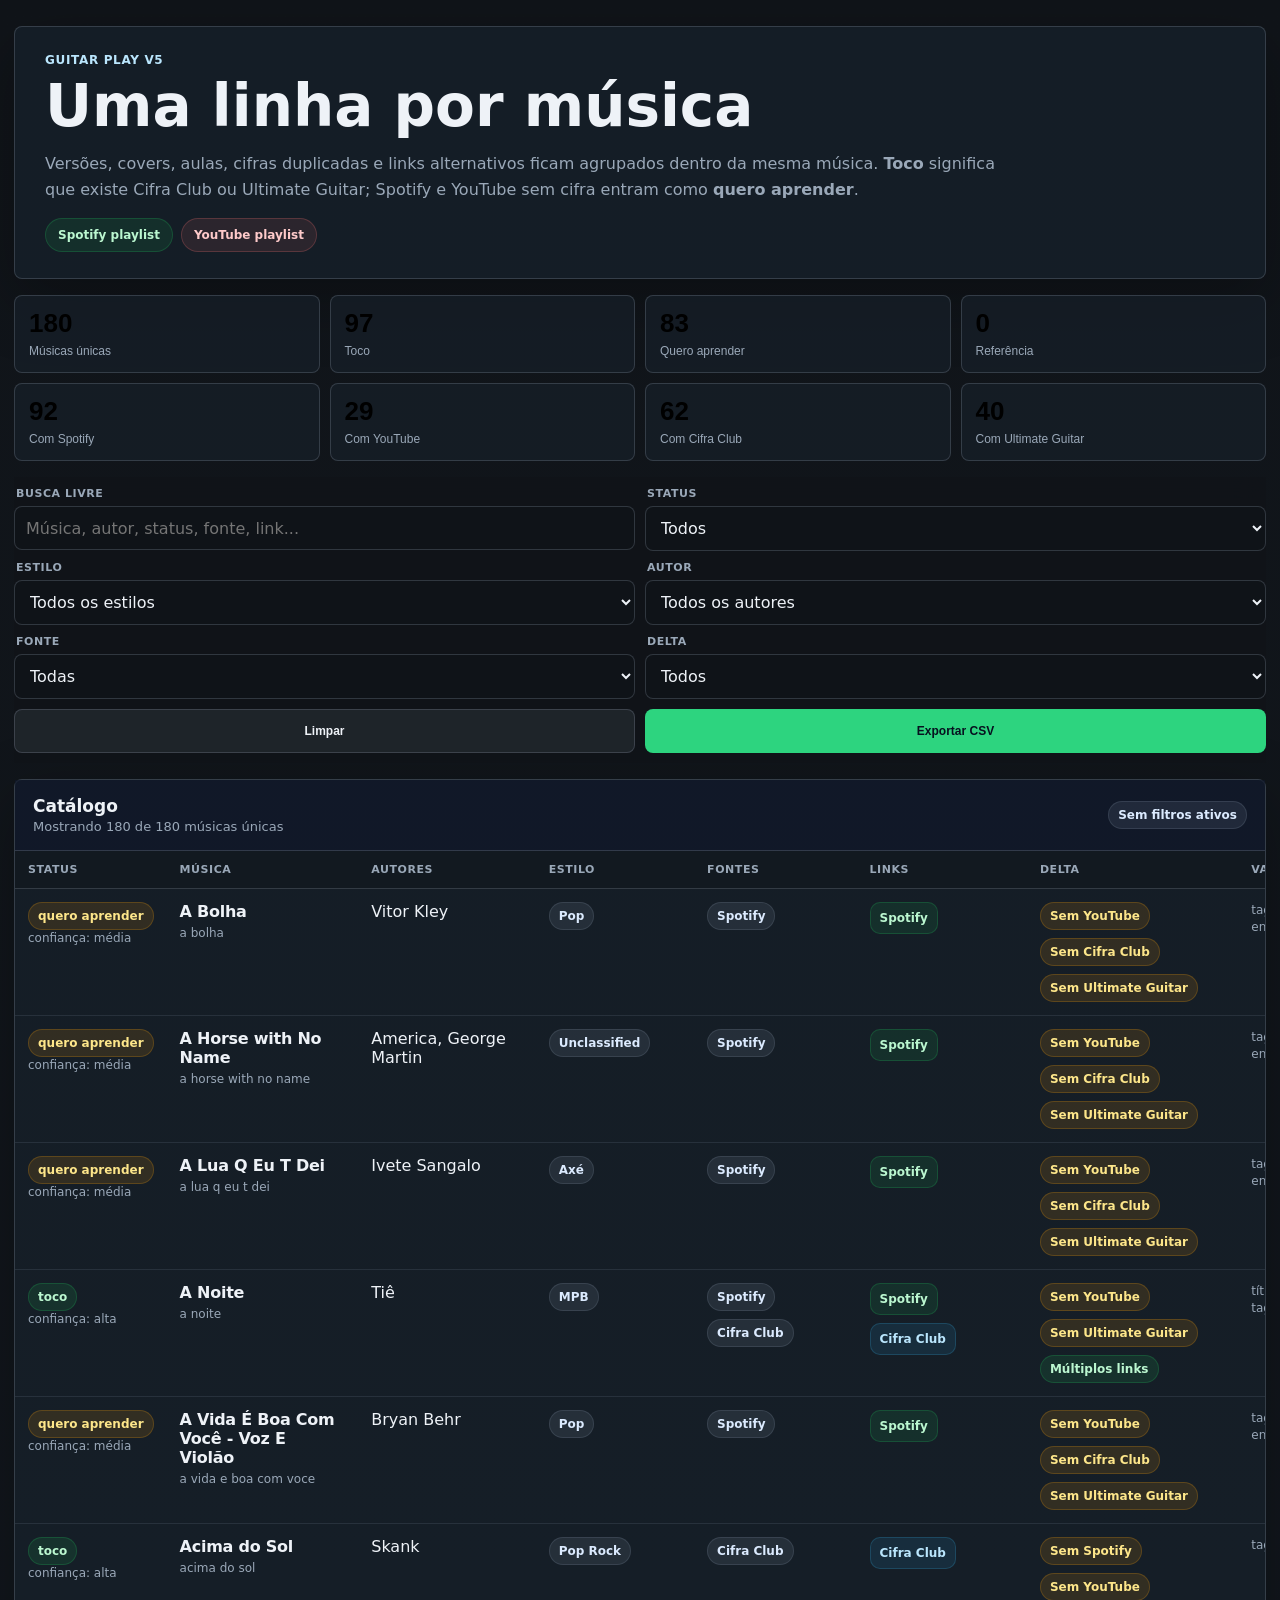
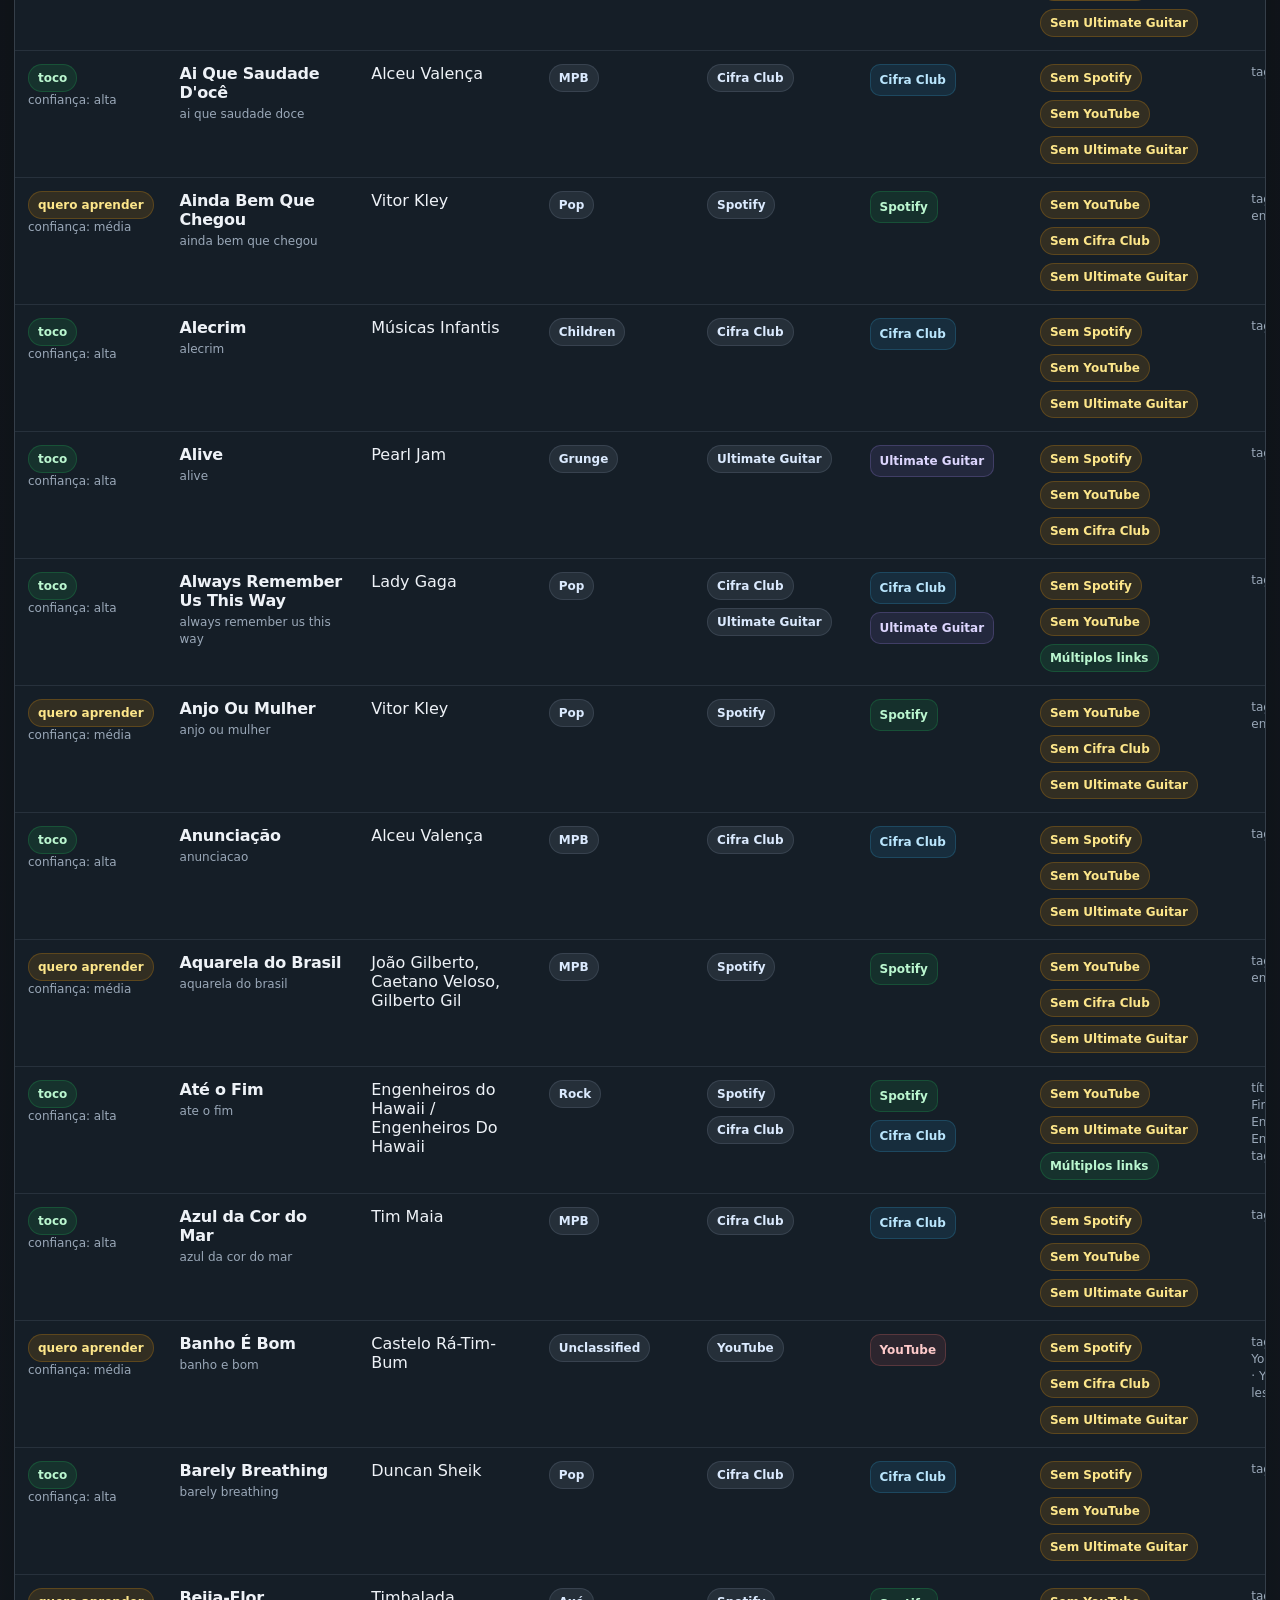
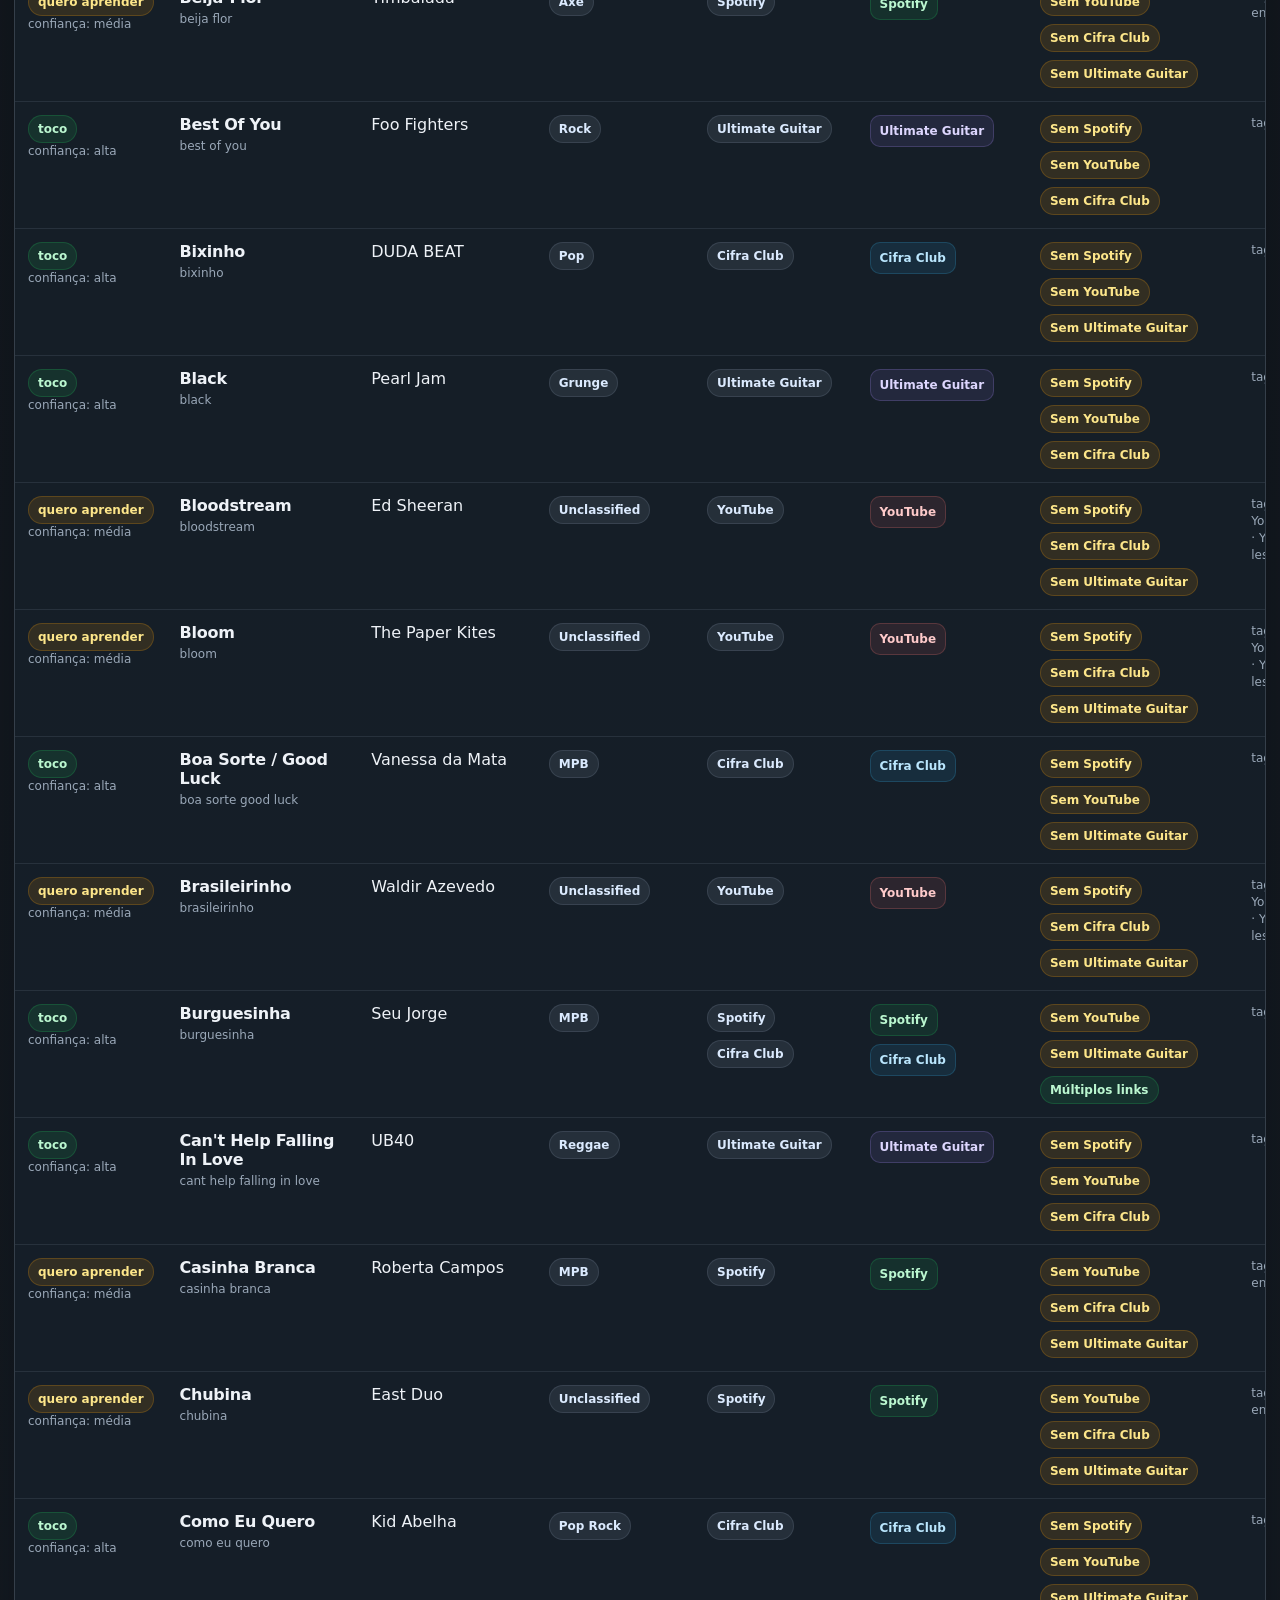
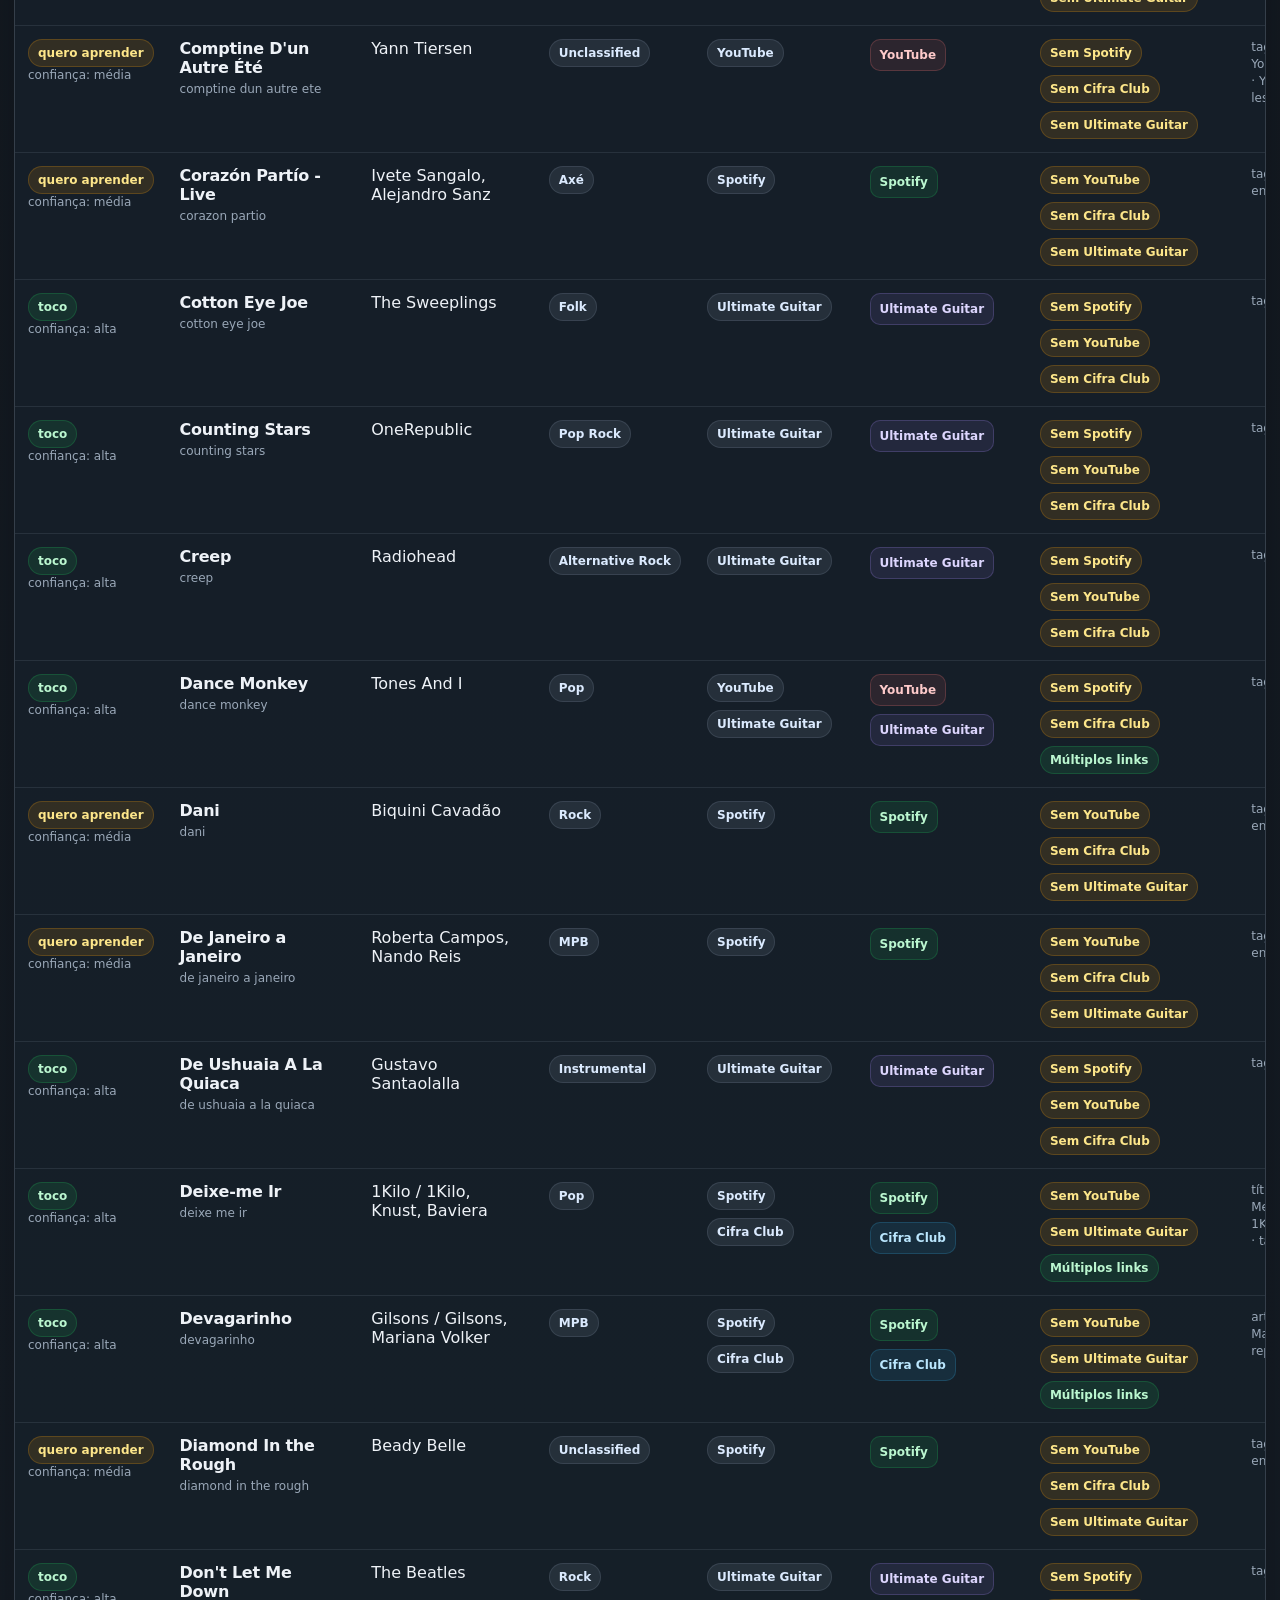
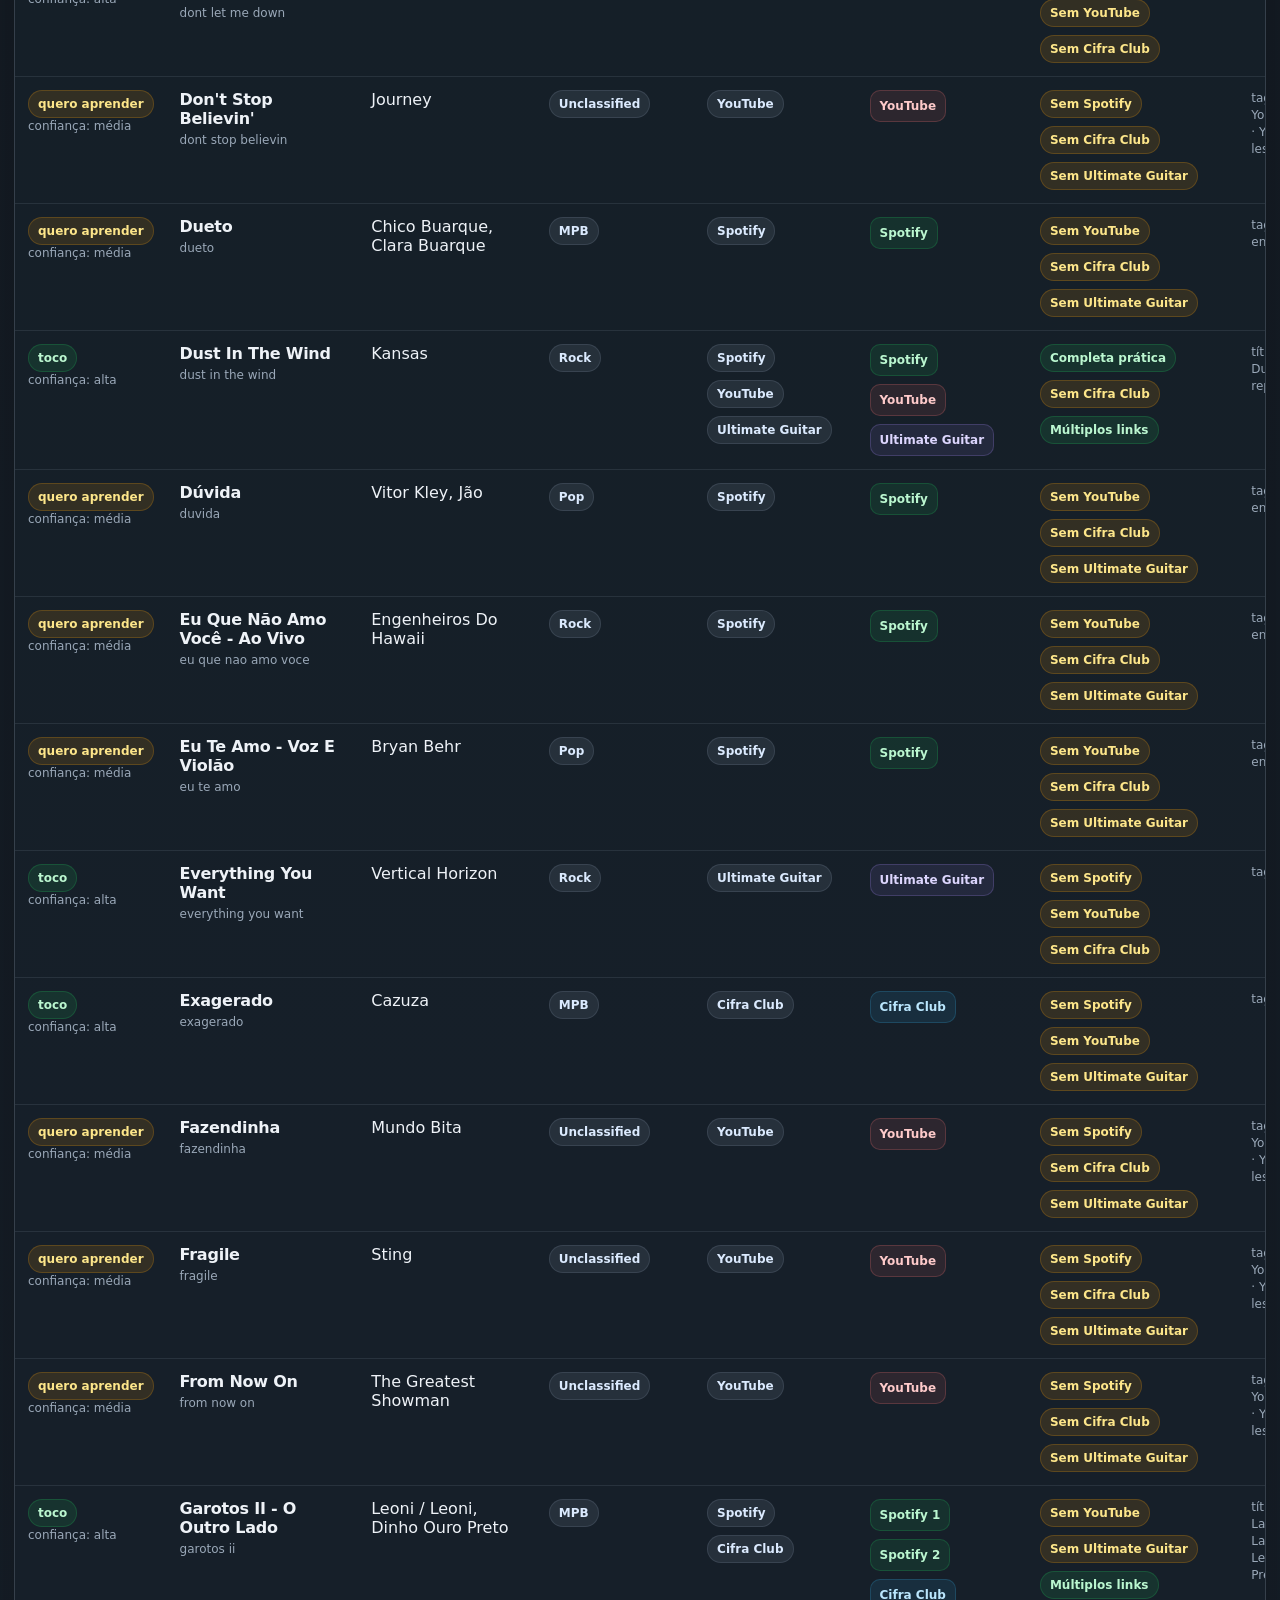
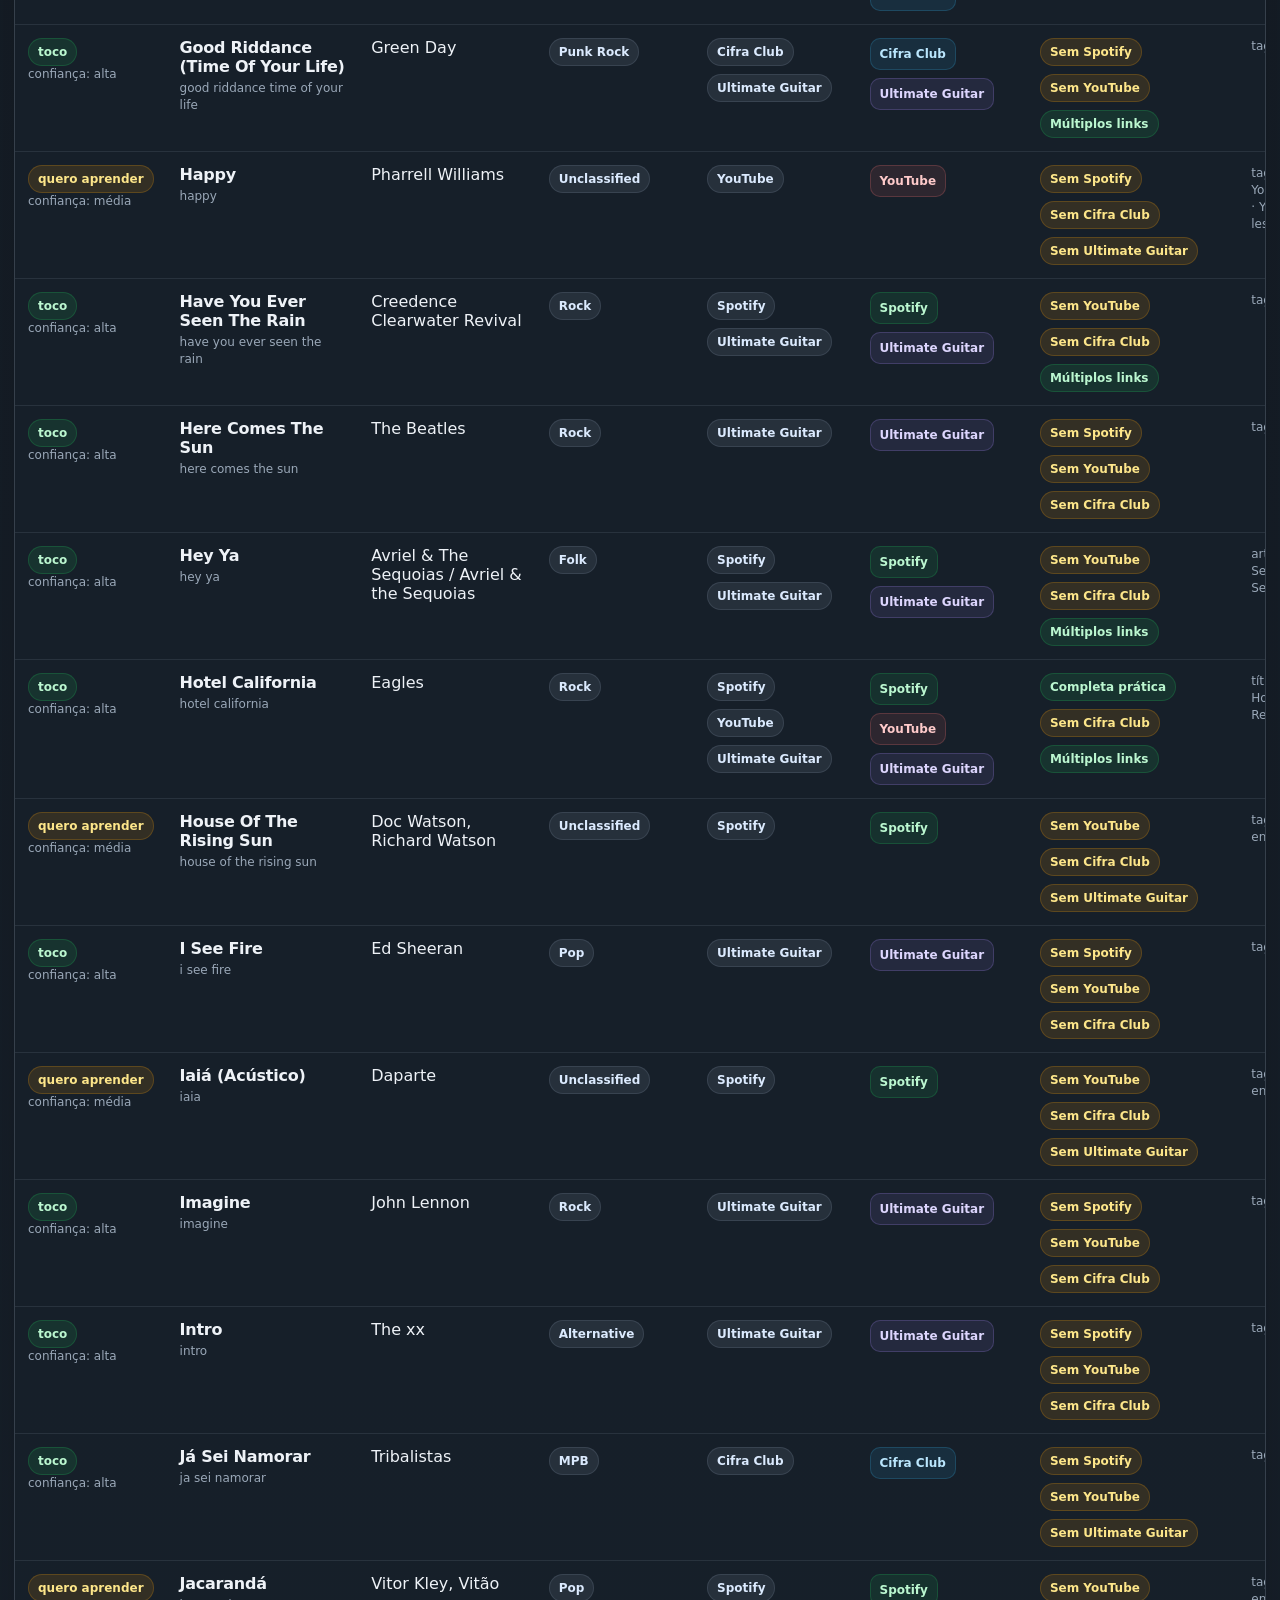
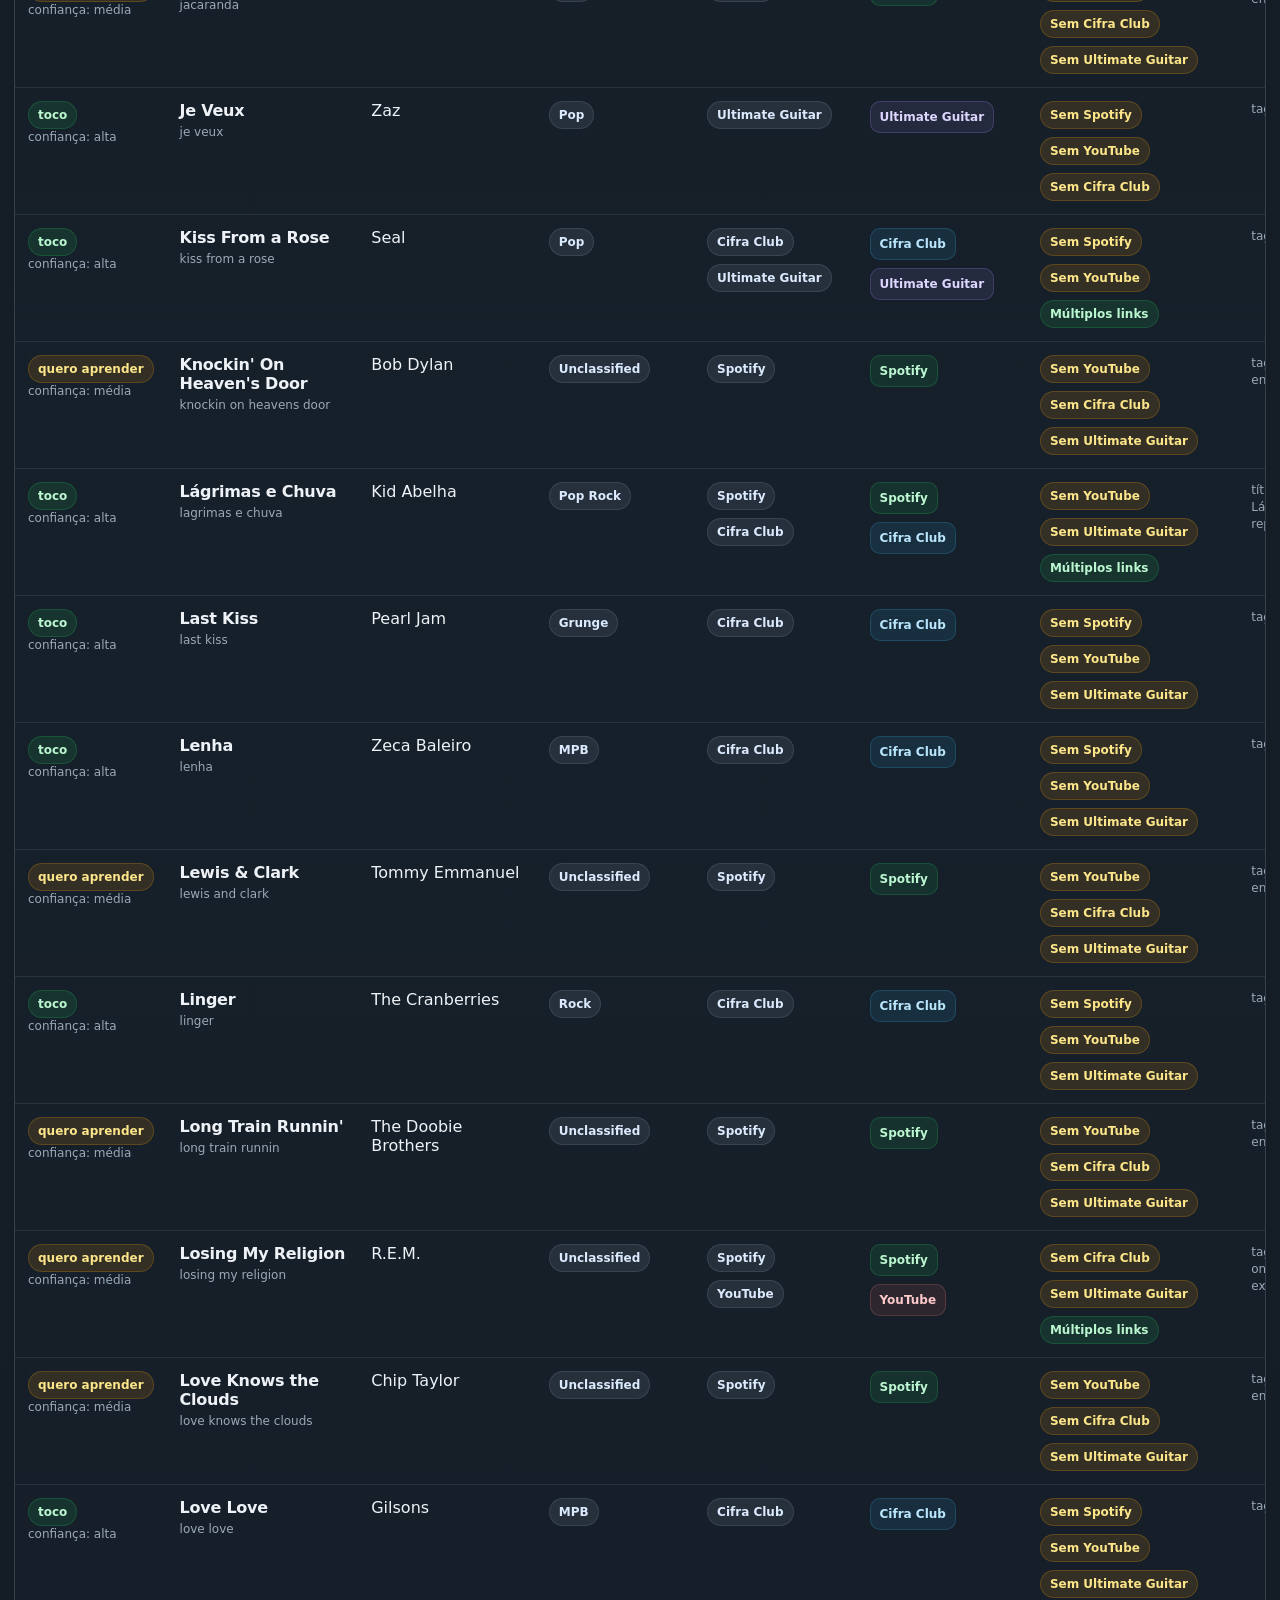
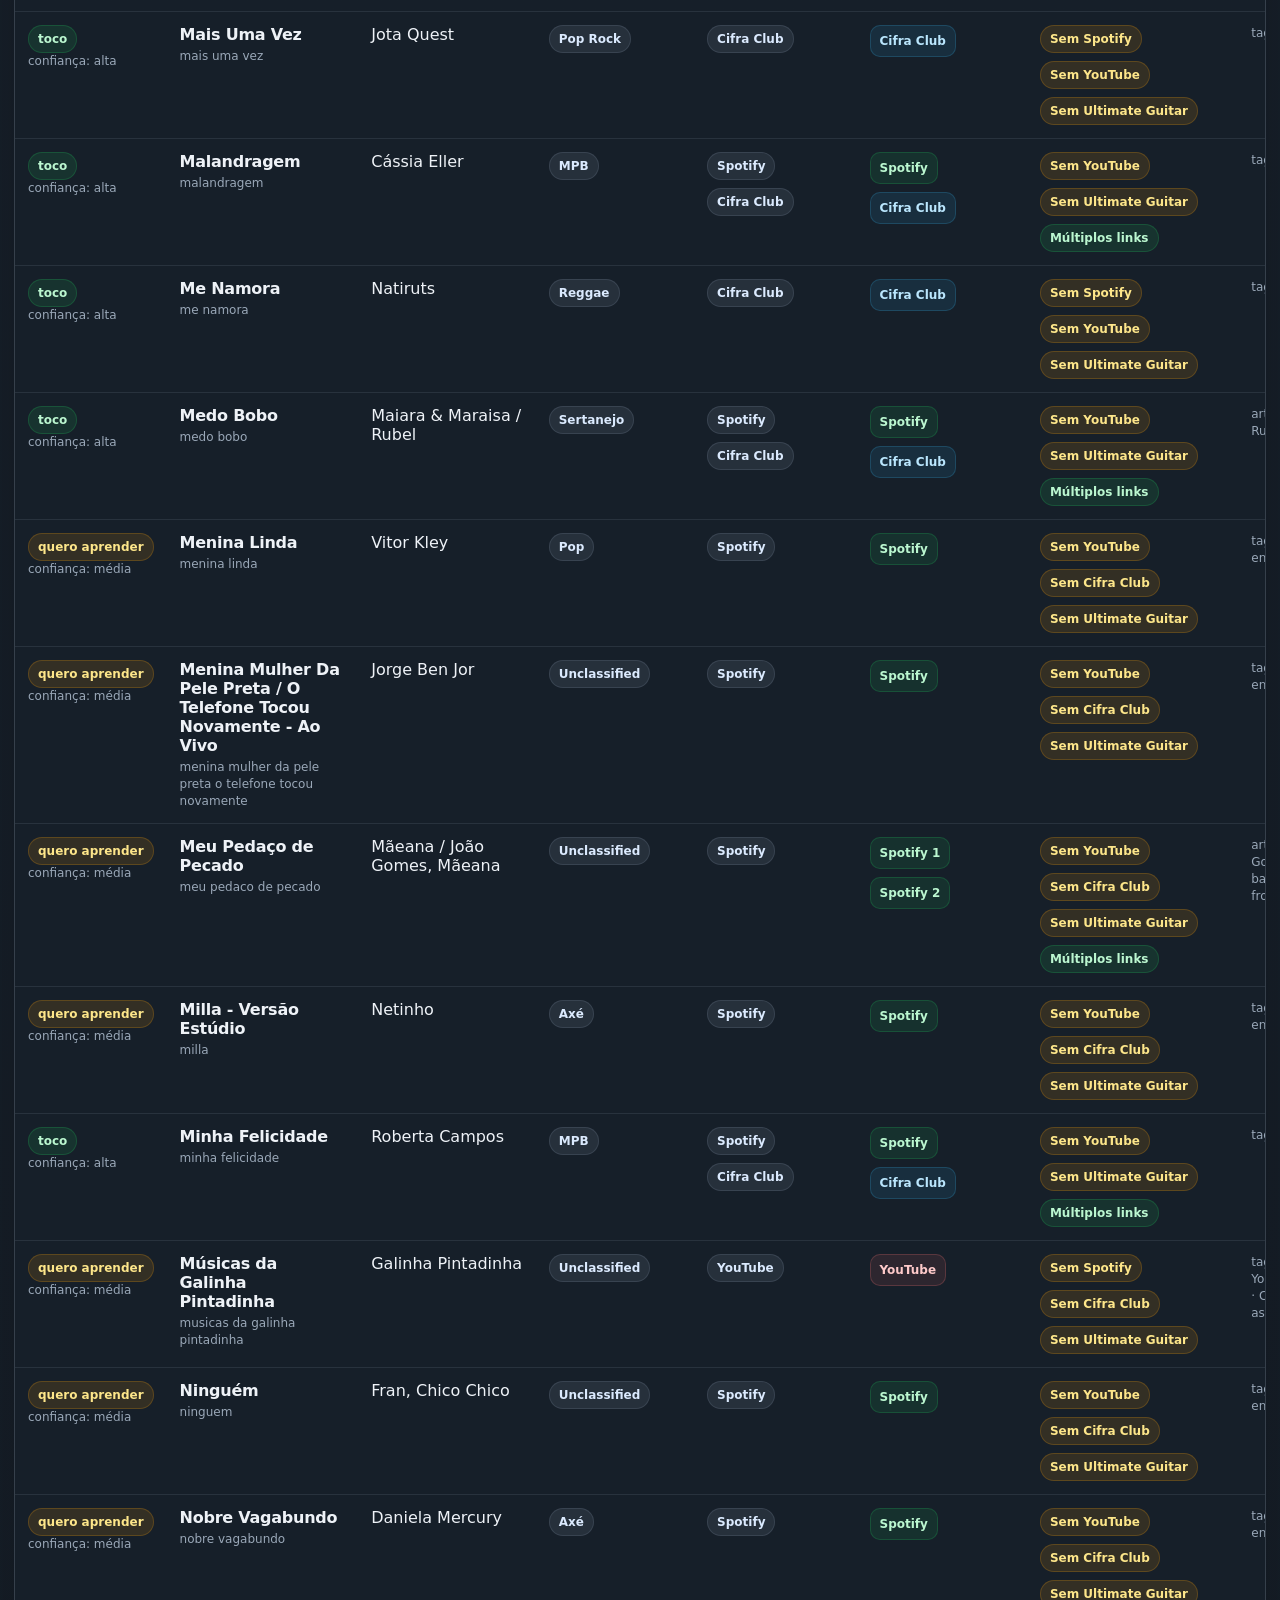
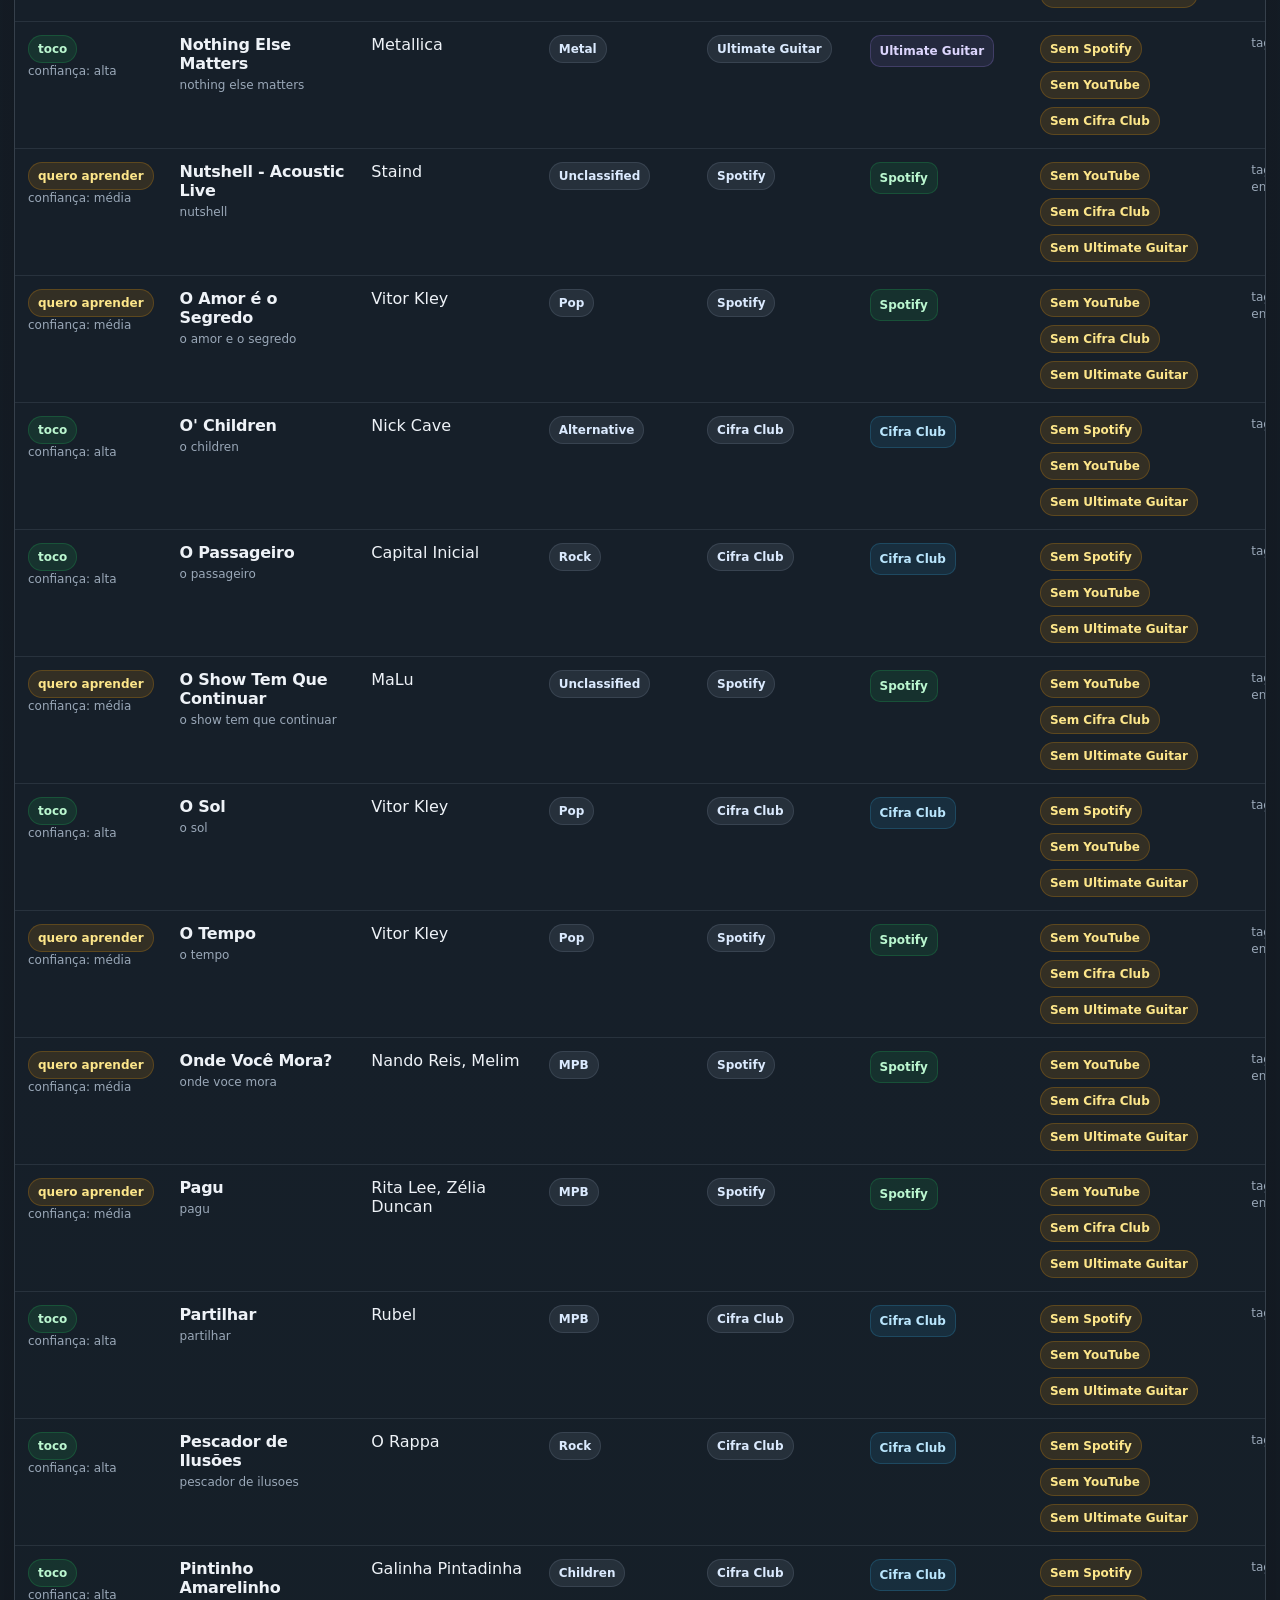
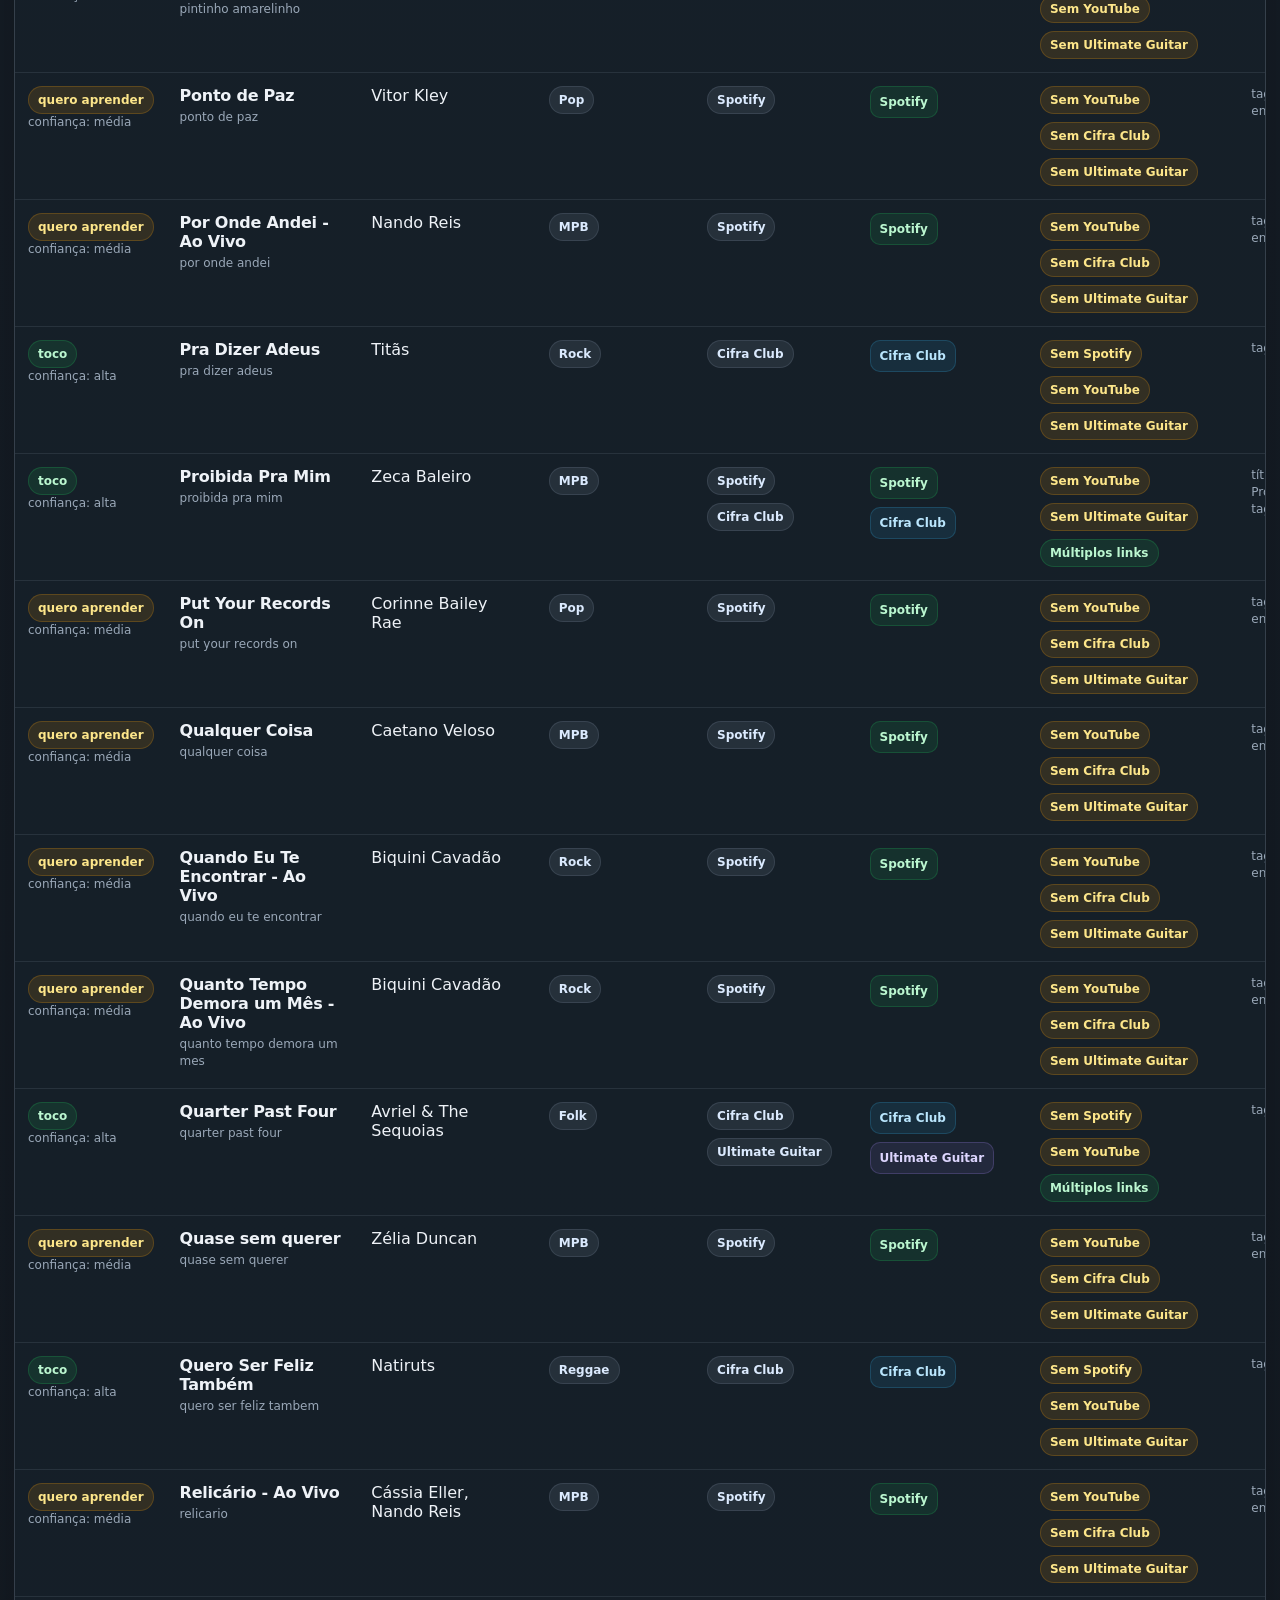
==== commit 45f07bdd: "Fix table header overlap" ====
--- a/index.html
+++ b/index.html
@@ -35,7 +35,7 @@
 .muted{color:var(--muted);font-size:13px}
 .wrap{overflow-x:auto}
 table{width:100%;border-collapse:collapse;min-width:1420px}
-th{text-align:left;padding:12px 13px;color:var(--muted);background:rgba(18,25,33,.96);font-size:11px;text-transform:uppercase;letter-spacing:.05em;border-bottom:1px solid var(--line);white-space:nowrap;position:sticky;top:64px;z-index:2}
+th{text-align:left;padding:12px 13px;color:var(--muted);background:rgba(18,25,33,.96);font-size:11px;text-transform:uppercase;letter-spacing:.05em;border-bottom:1px solid var(--line);white-space:nowrap}
 td{padding:13px;vertical-align:top;border-bottom:1px solid rgba(148,163,184,.14)}
 tr:hover td{background:rgba(56,189,248,.04)}
 .song{font-weight:900;letter-spacing:-.015em;margin-bottom:4px}
@@ -54,7 +54,7 @@
 summary{cursor:pointer;padding:14px 16px;font-weight:850;color:#dbeafe}
 pre{white-space:pre-wrap;overflow-x:auto;color:#cbd5e1;padding:0 16px 16px;margin:0;font-size:12px;line-height:1.5}
 @media(max-width:1320px){.stats{grid-template-columns:repeat(4,1fr)}.toolbar{grid-template-columns:1fr 1fr}}
-@media(max-width:760px){.app{width:min(100vw - 18px,1480px);padding-top:10px}.hero{padding:21px}.stats,.toolbar{grid-template-columns:1fr}.toolbar{position:static}.head{align-items:flex-start;flex-direction:column}th{top:0}}
+@media(max-width:760px){.app{width:min(100vw - 18px,1480px);padding-top:10px}.hero{padding:21px}.stats,.toolbar{grid-template-columns:1fr}.toolbar{position:static}.head{align-items:flex-start;flex-direction:column}}
 </style>
 </head>
 <body>
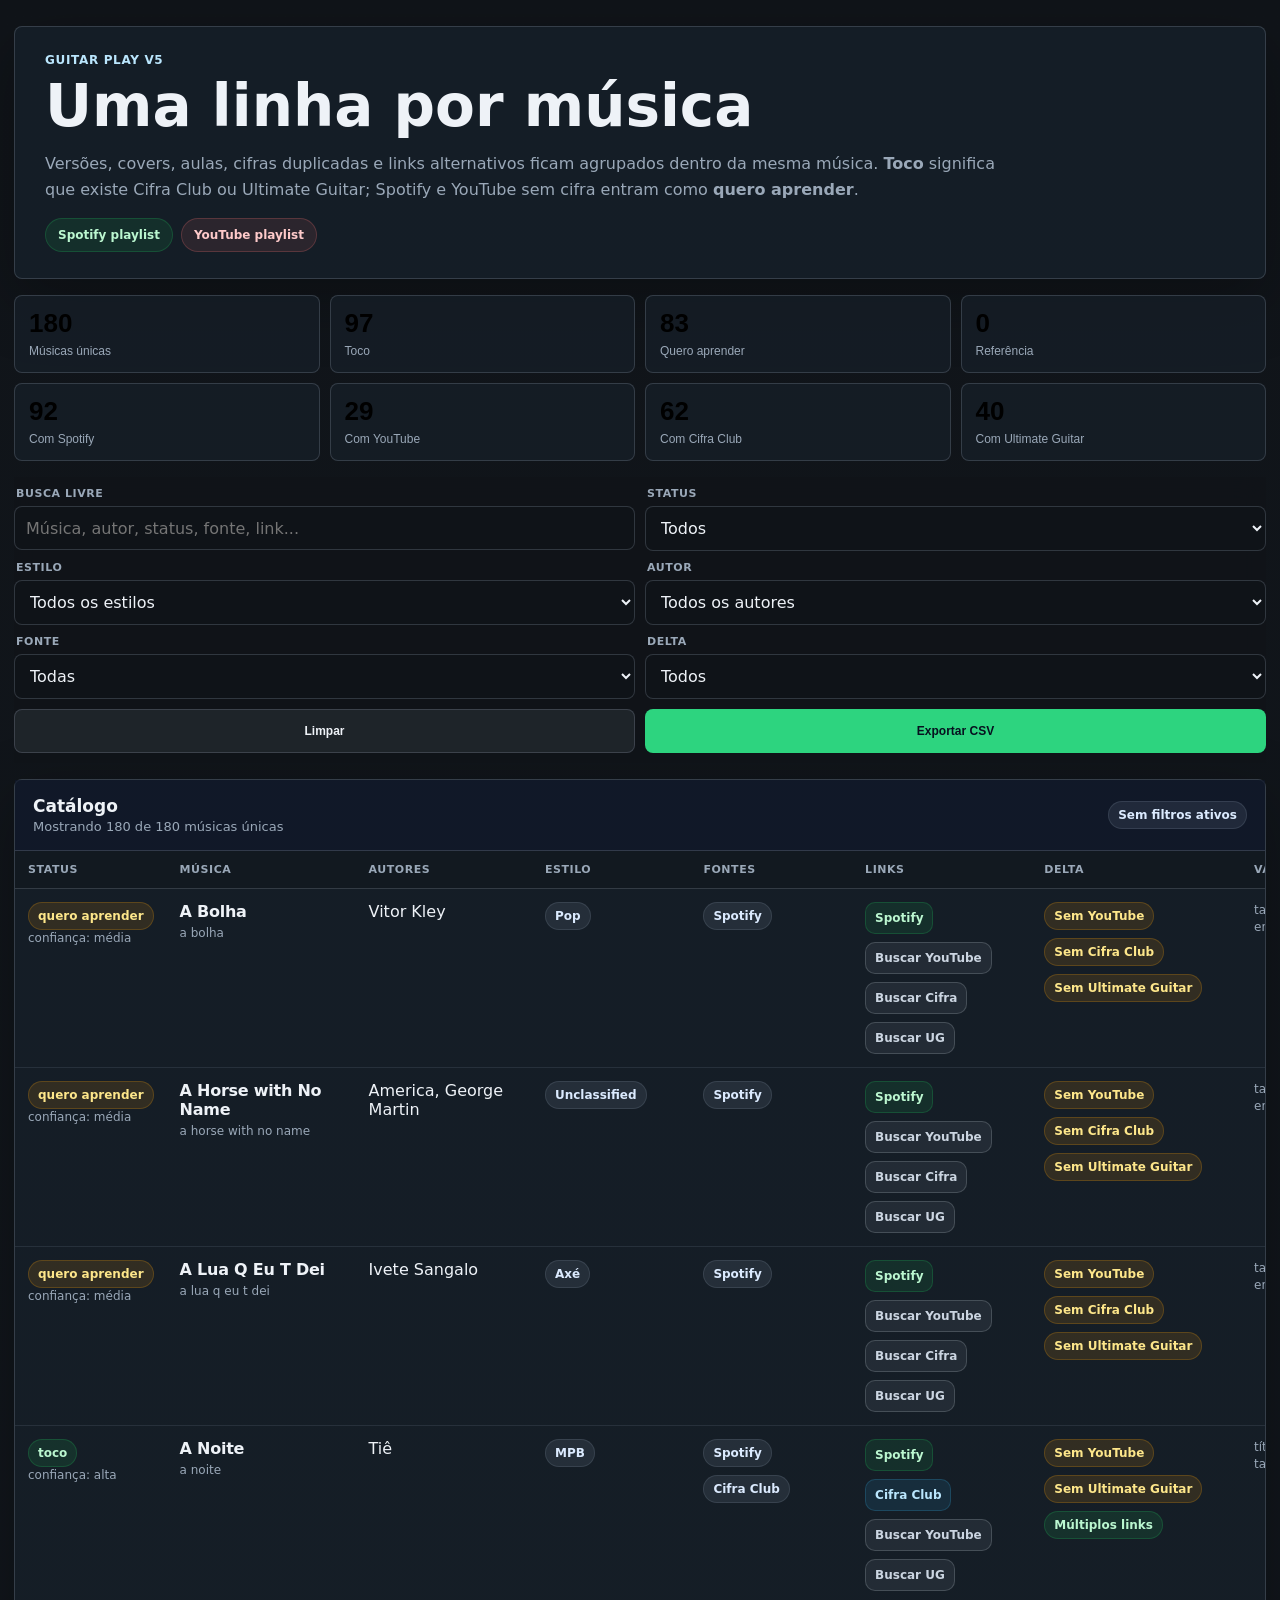
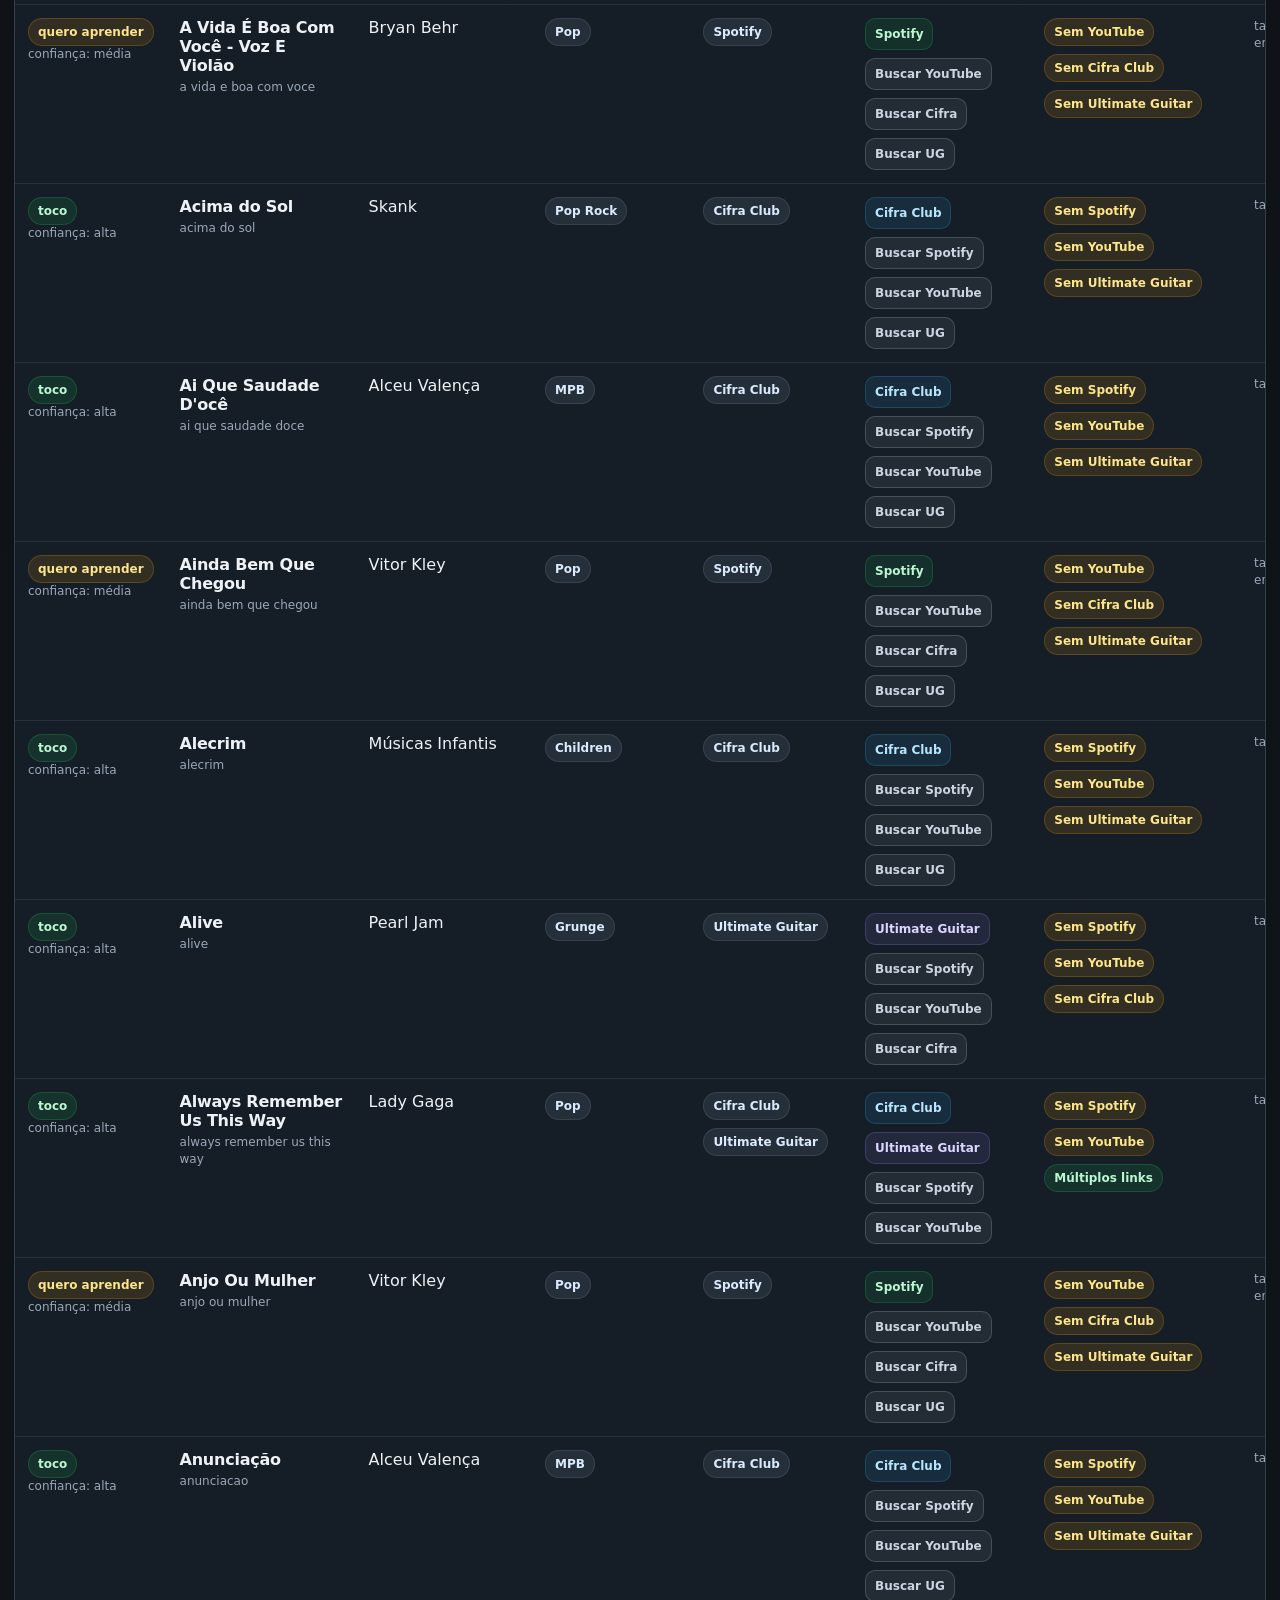
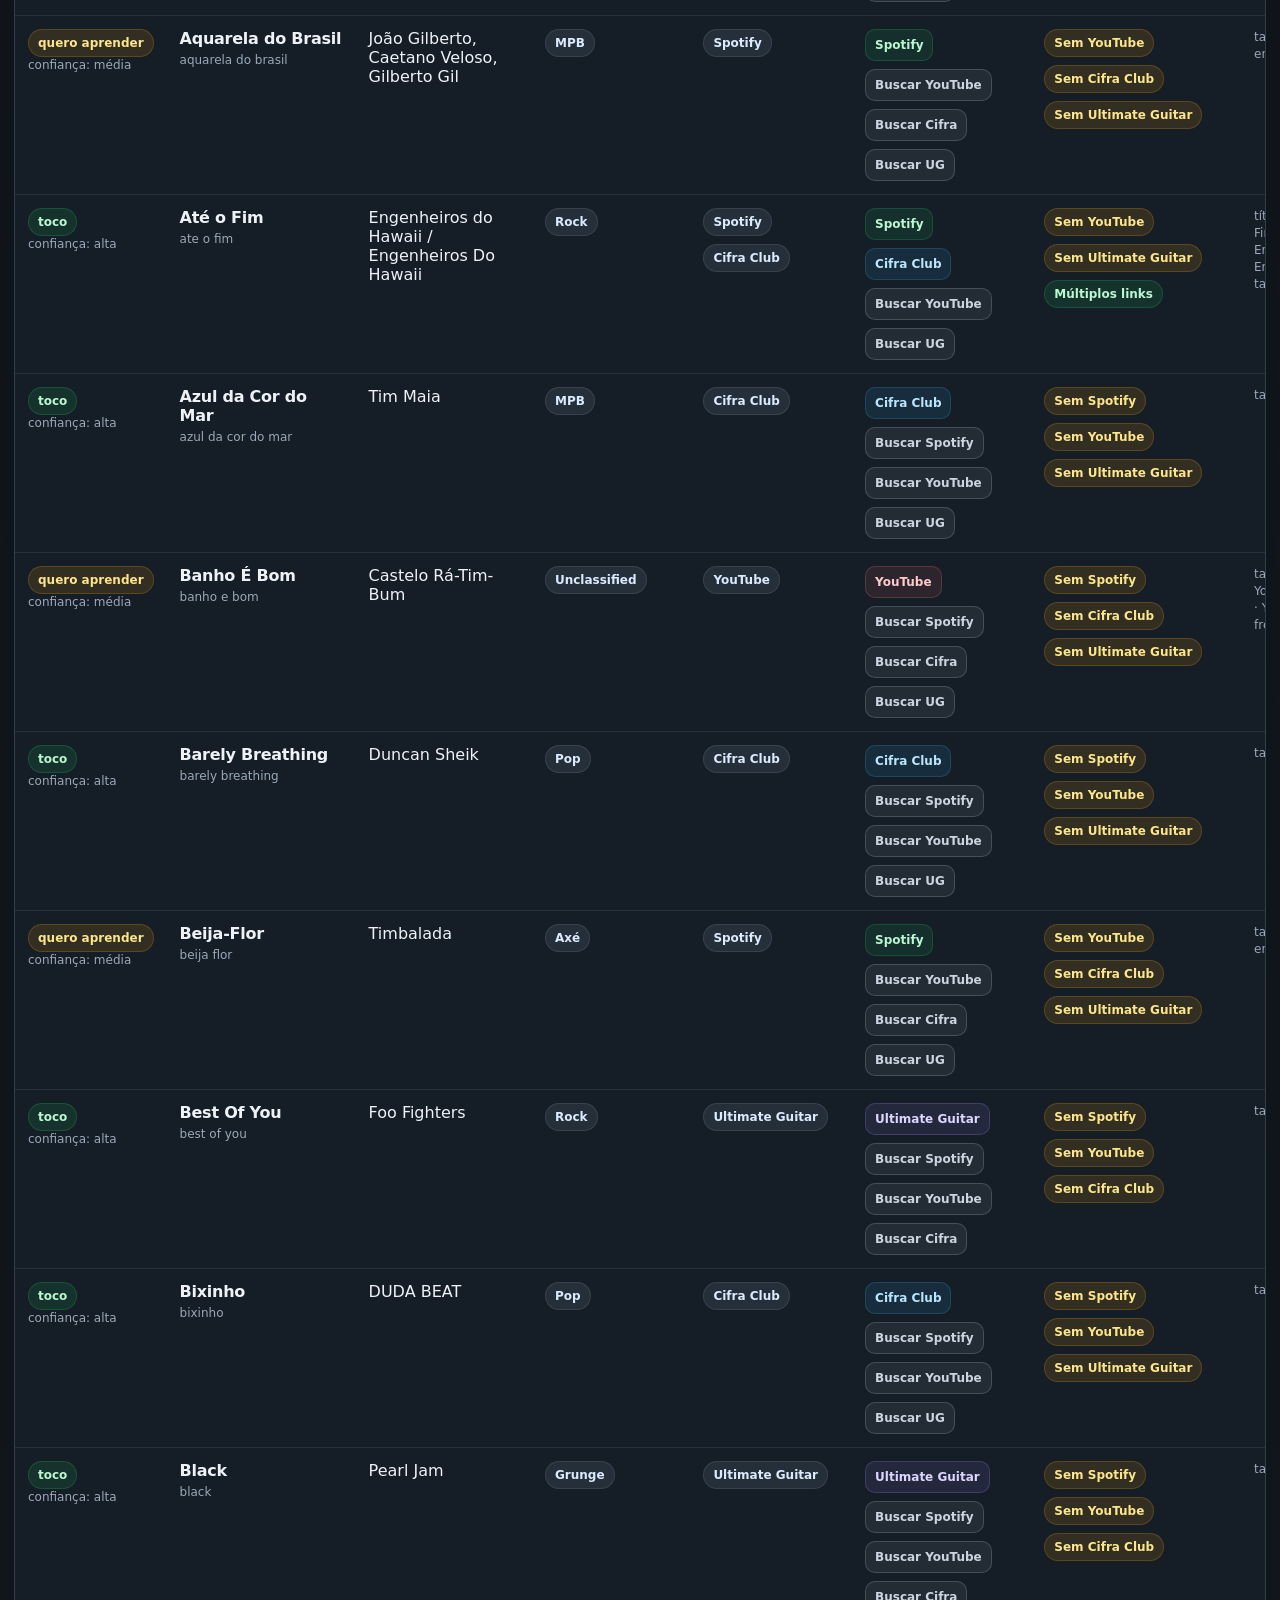
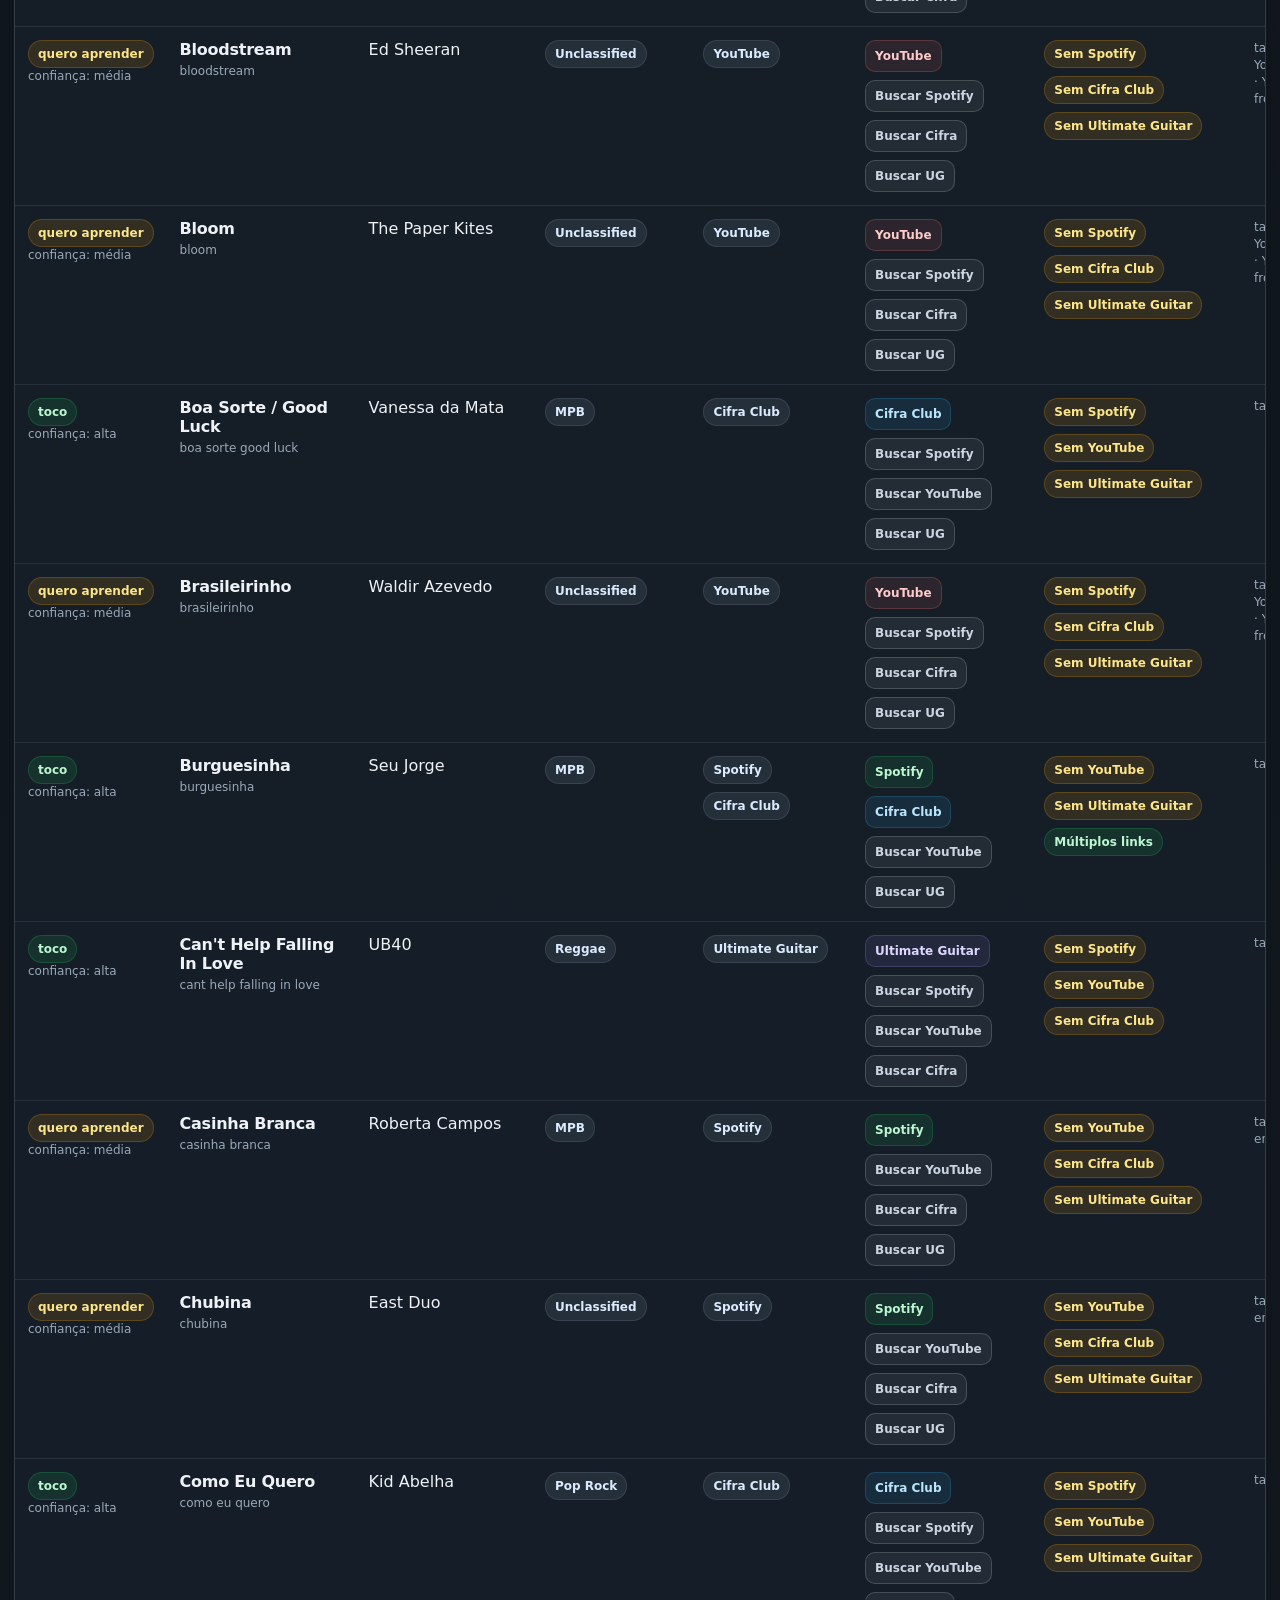
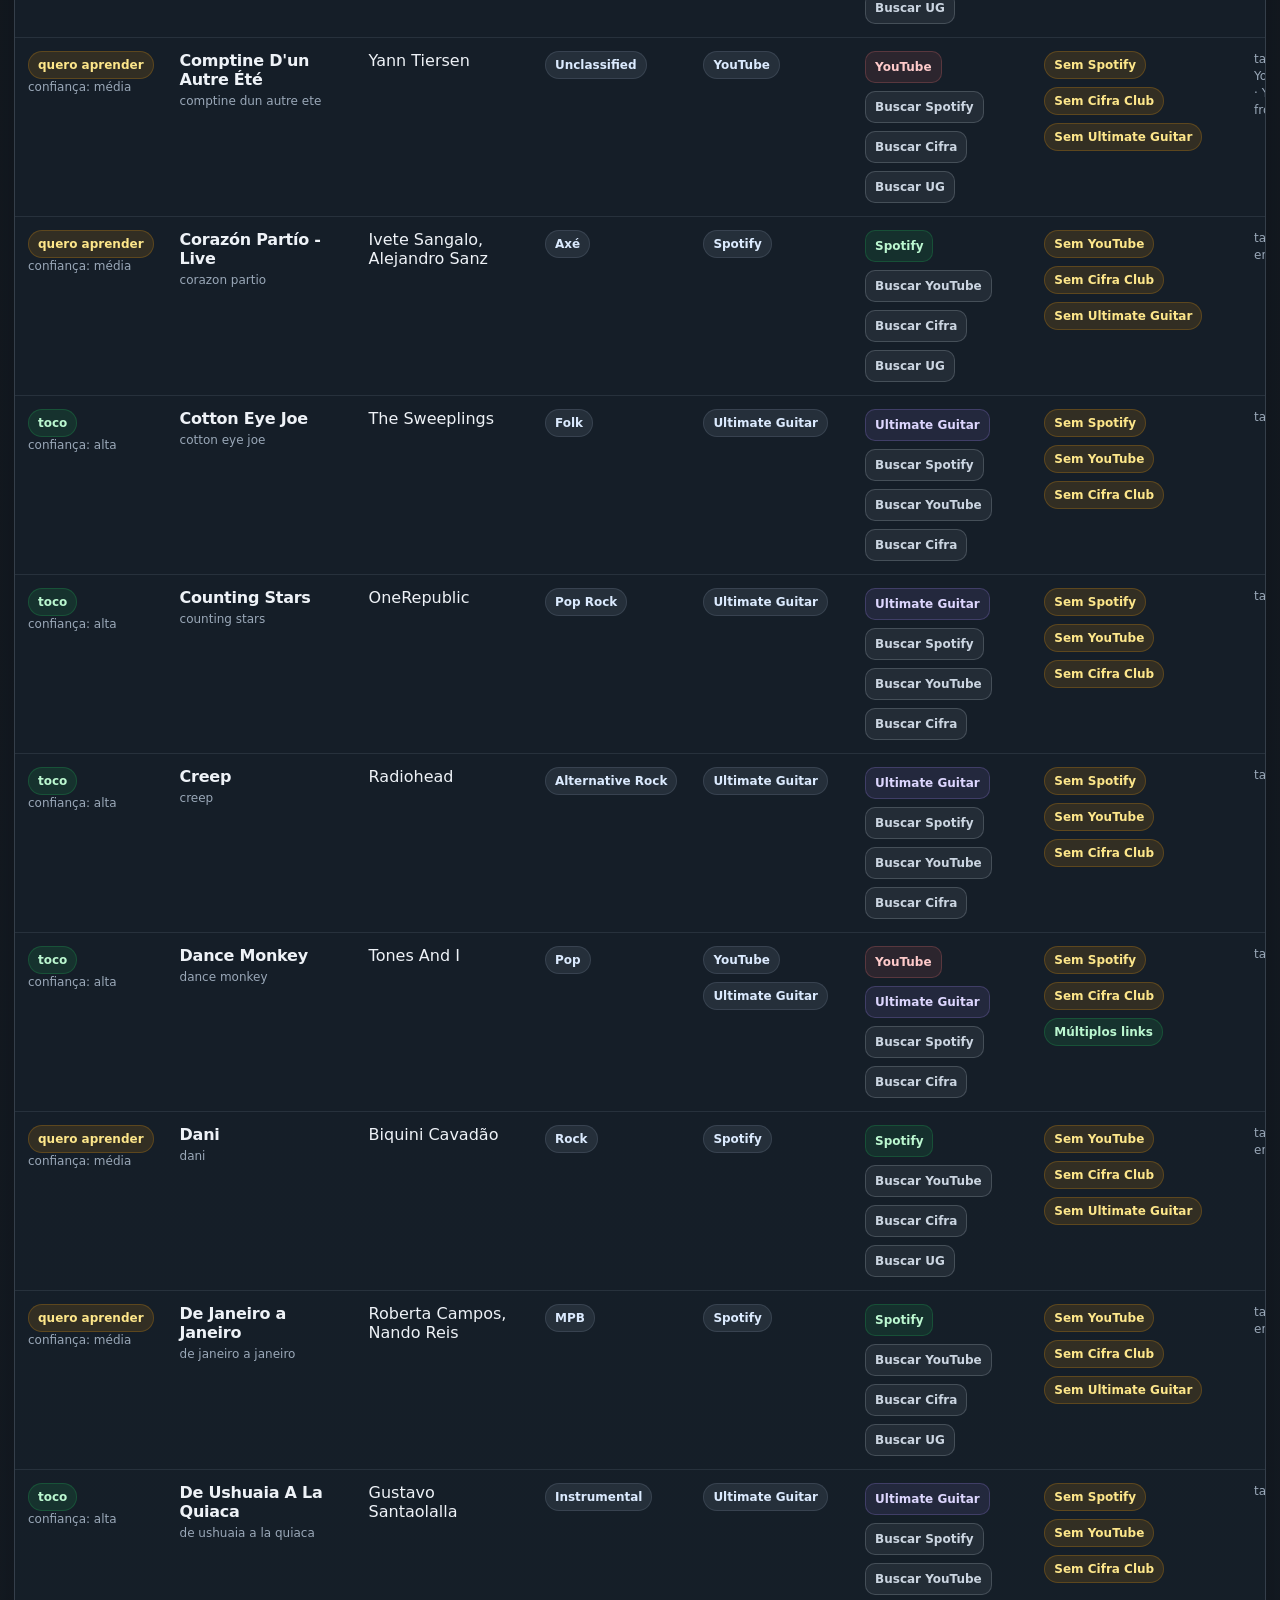
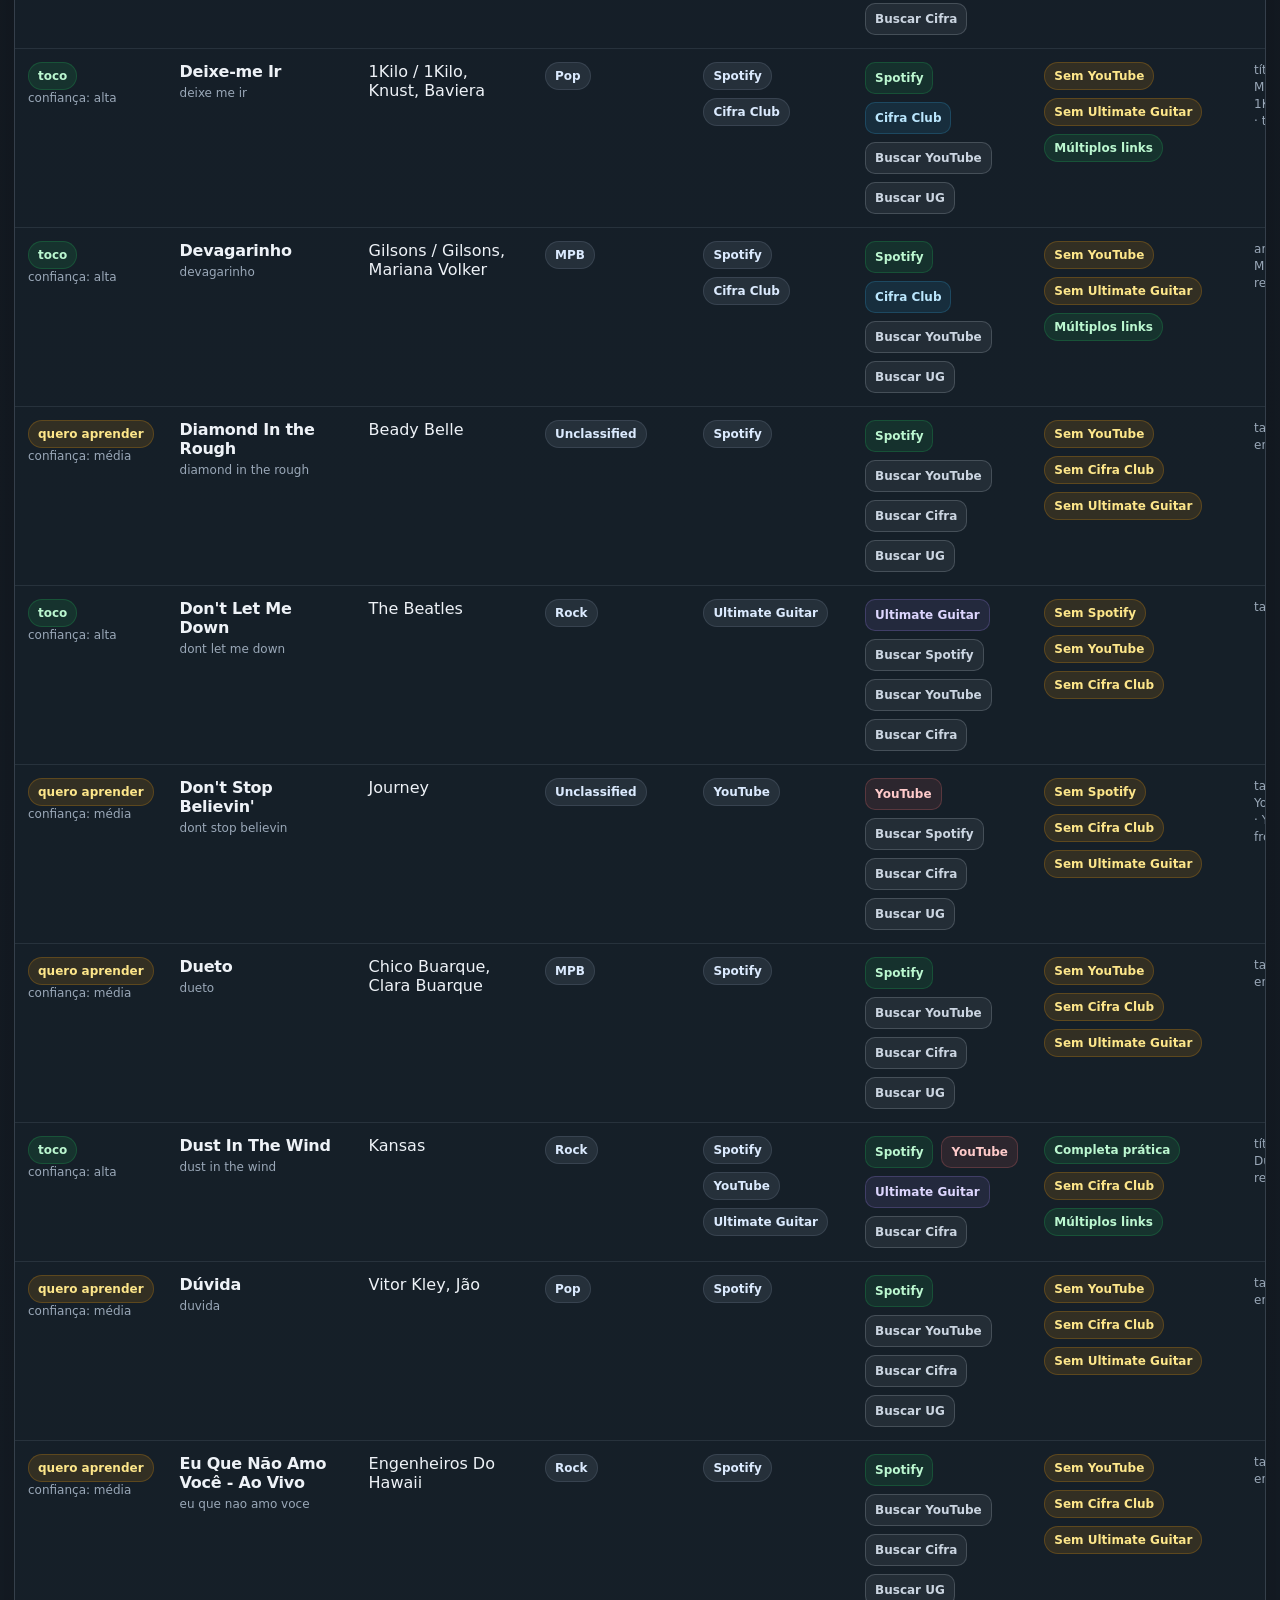
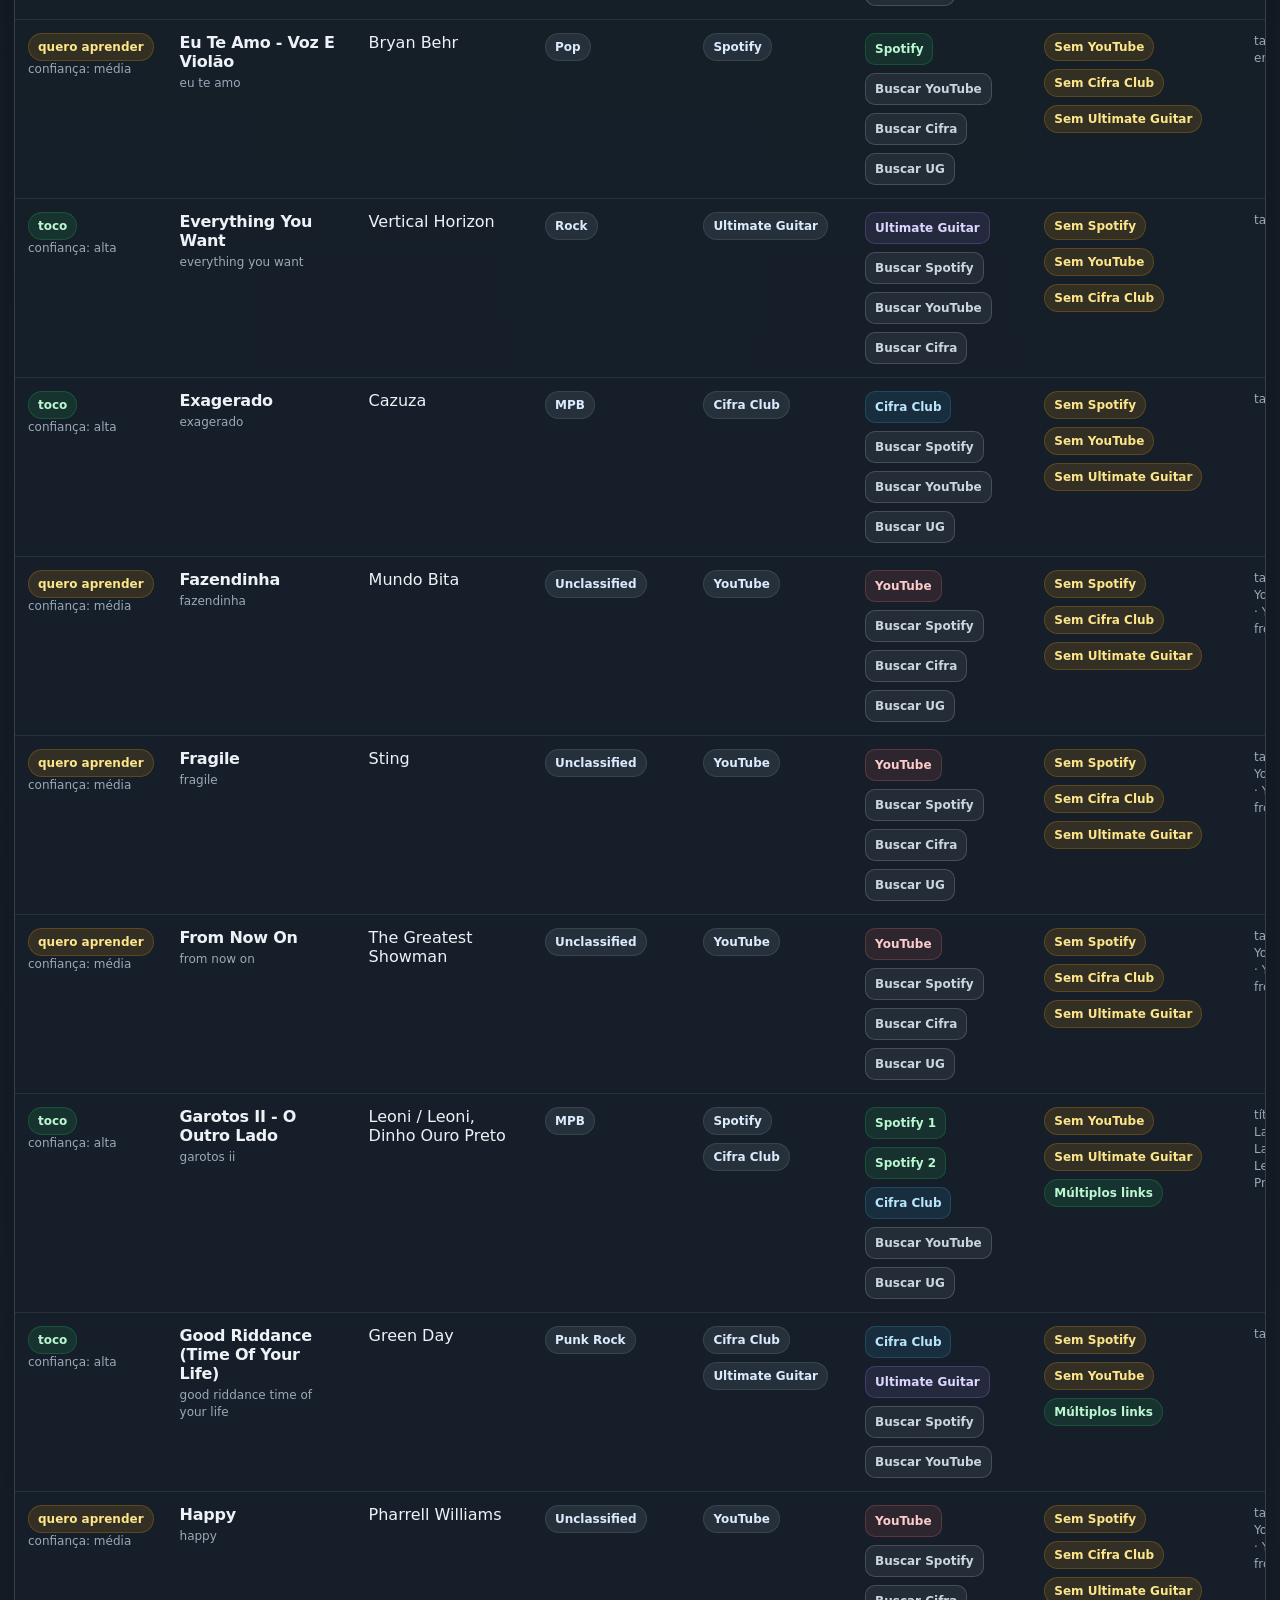
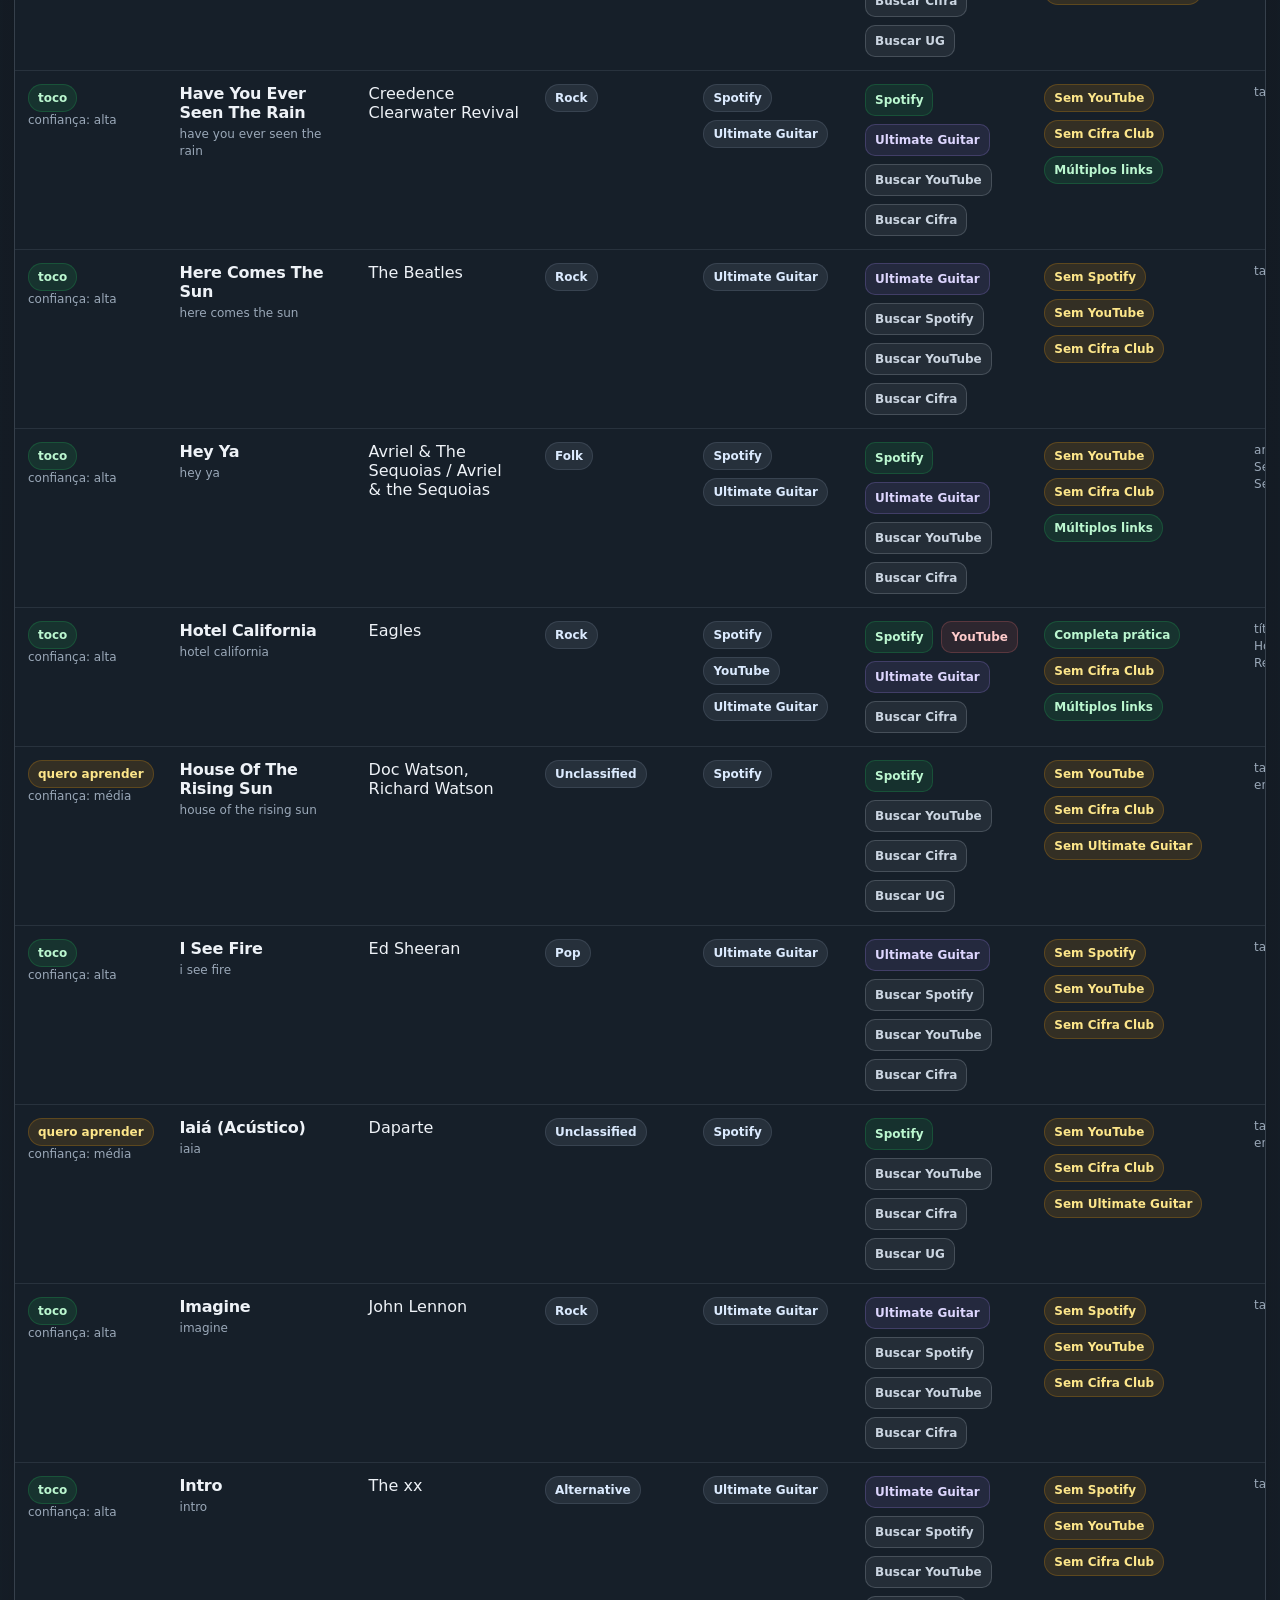
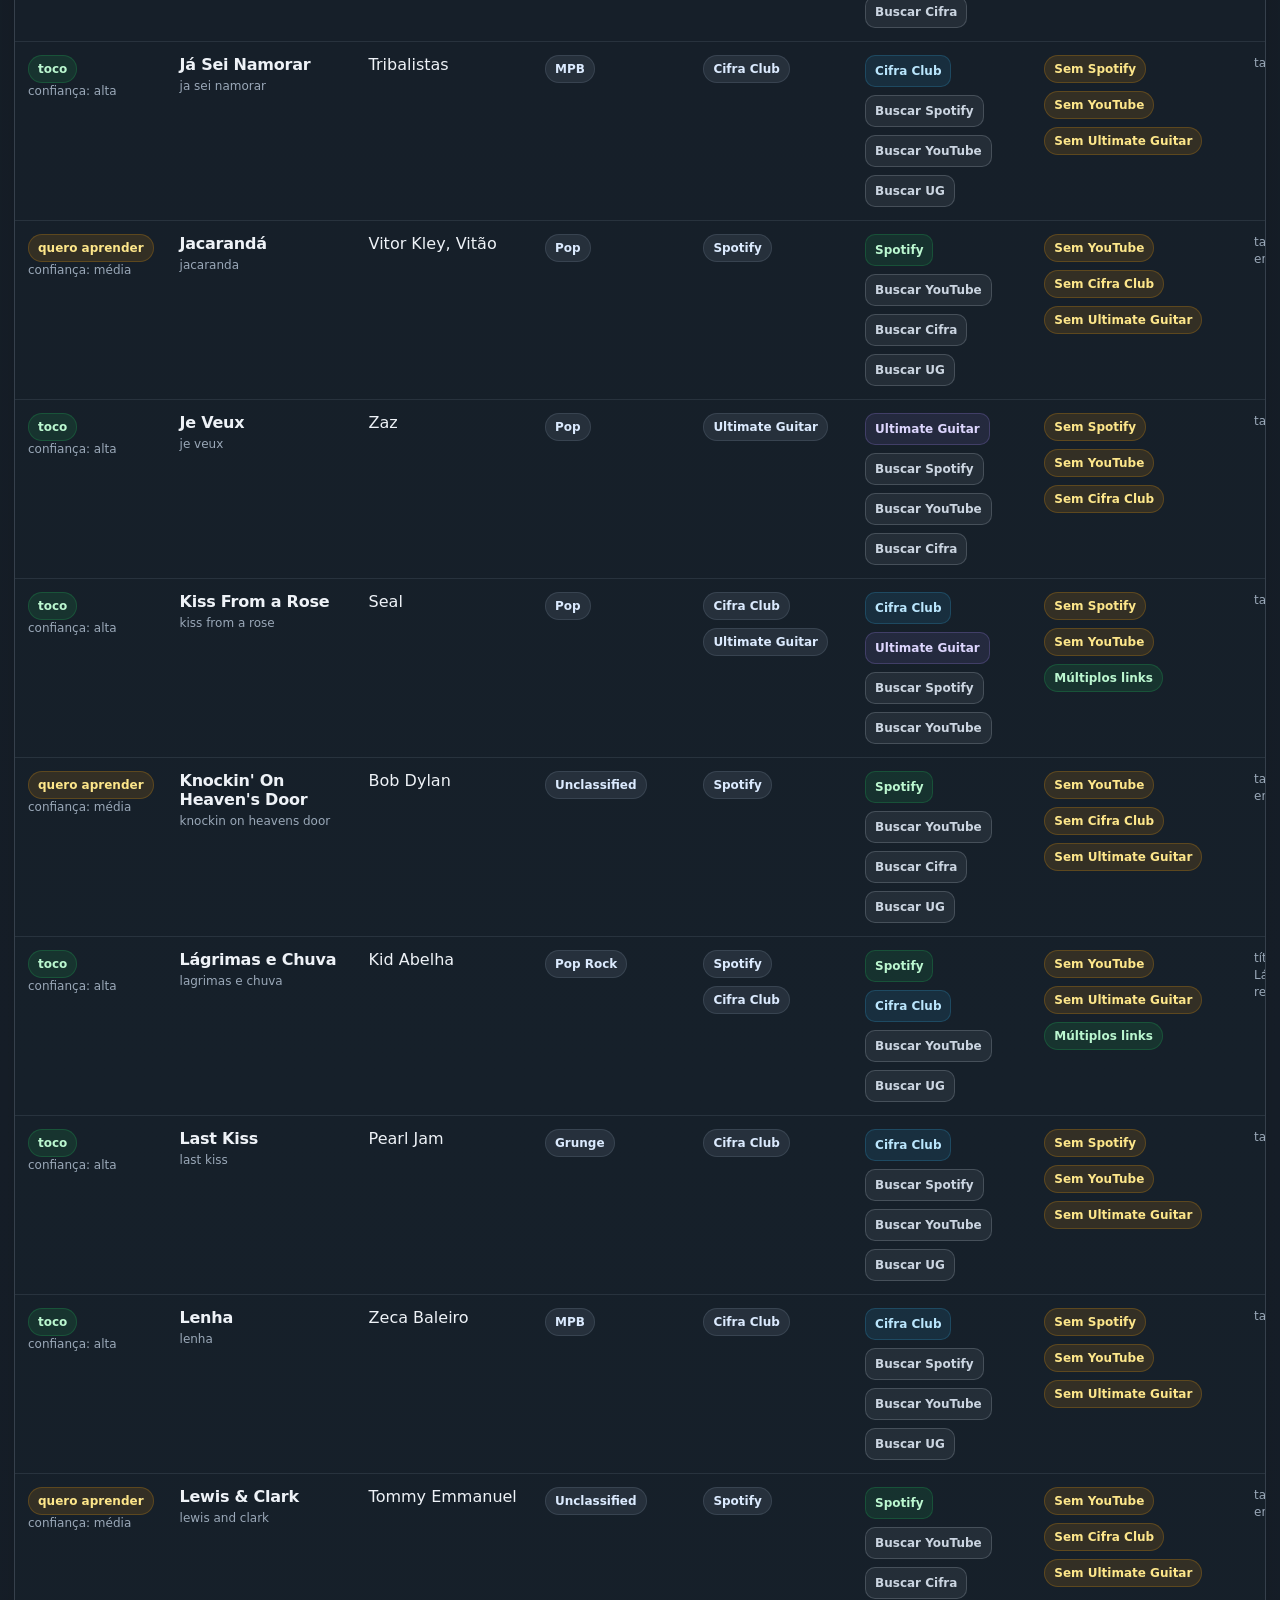
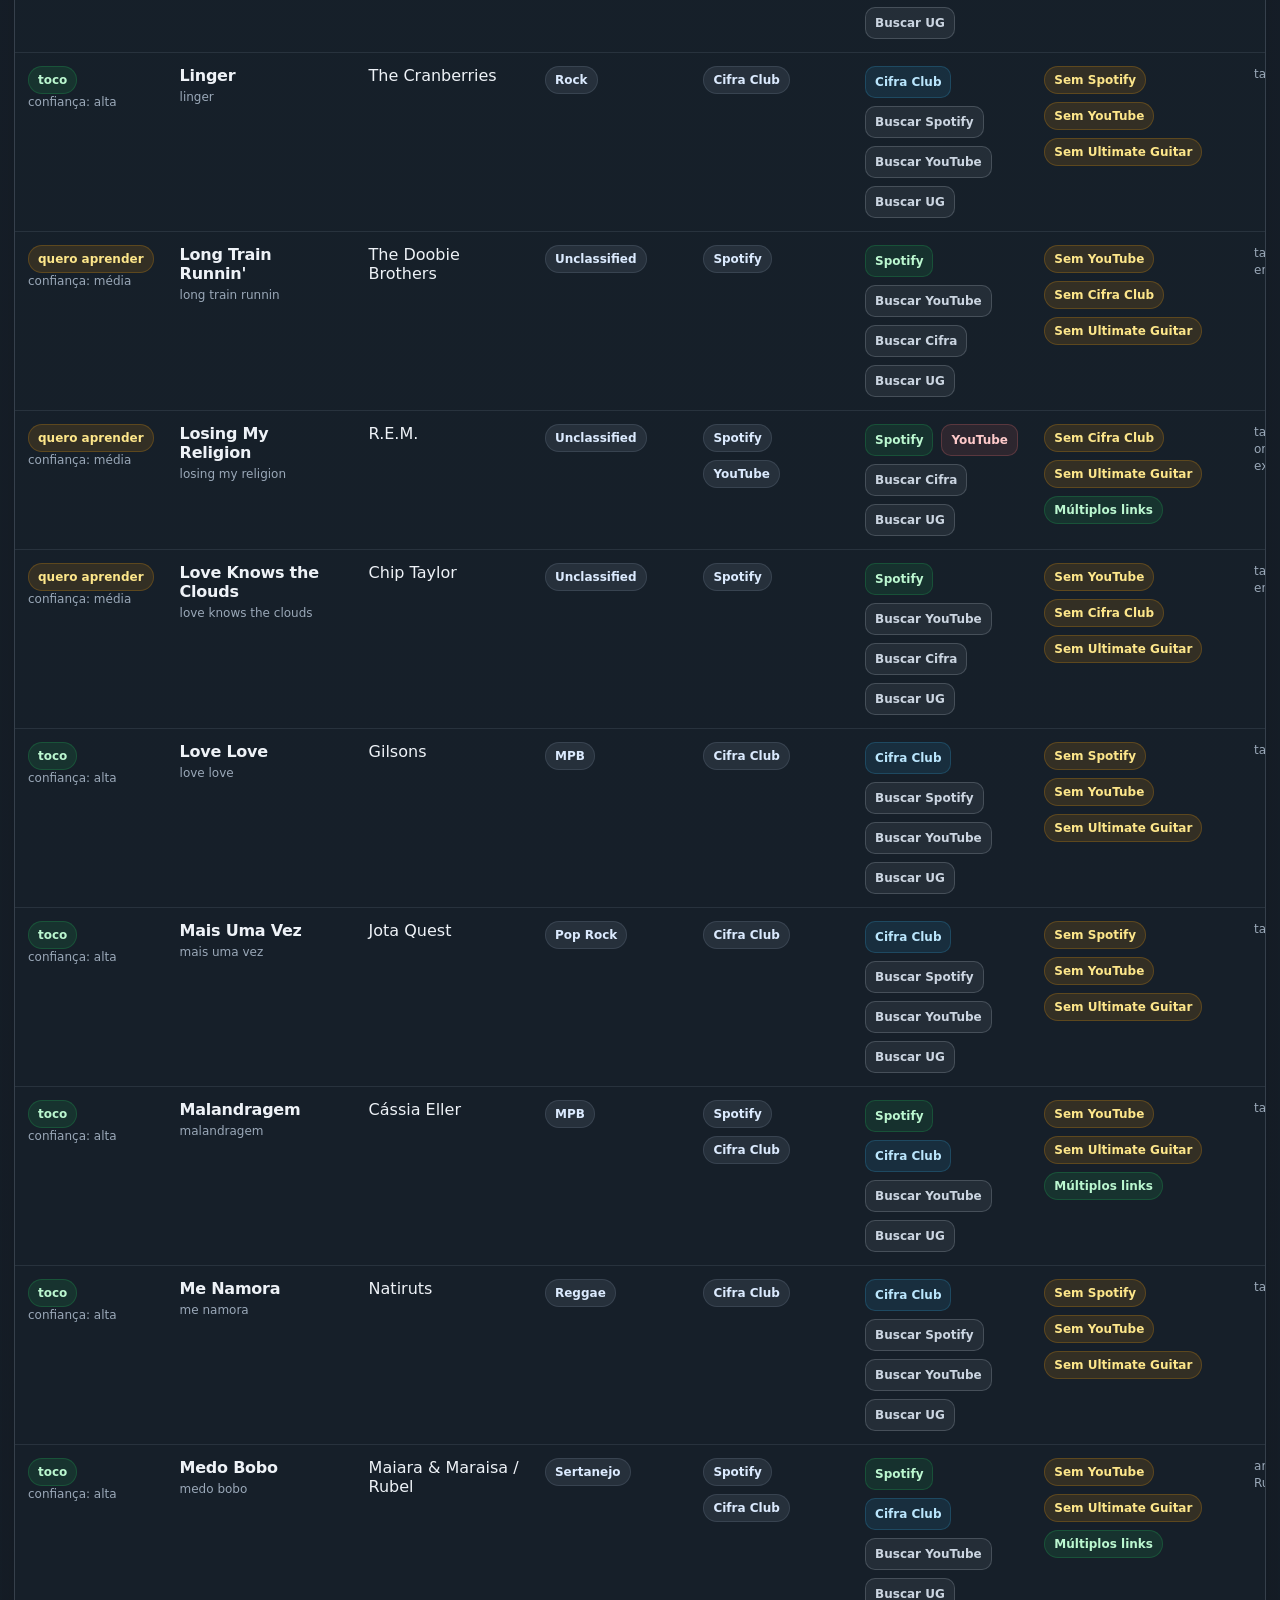
==== commit d3c17cab: "Add fallback lookup links" ====
--- a/index.html
+++ b/index.html
@@ -49,6 +49,7 @@
 .spotify{color:#bbf7d0;border-color:rgba(34,197,94,.22);background:rgba(34,197,94,.11)}
 .youtube{color:#fecaca;border-color:rgba(248,113,113,.22);background:rgba(248,113,113,.10)}
 .ug{color:#ddd6fe;border-color:rgba(167,139,250,.22);background:rgba(167,139,250,.10)}
+.lookup{color:#cbd5e1;border-color:rgba(203,213,225,.2);background:rgba(203,213,225,.08)}
 .empty{text-align:center;padding:34px;color:var(--muted)}
 details{margin-top:16px}
 summary{cursor:pointer;padding:14px 16px;font-weight:850;color:#dbeafe}
@@ -106,7 +107,8 @@
 function norm(x){return String(x || "").normalize("NFD").replace(/[\u0300-\u036f]/g,"").toLowerCase().replace(/[^a-z0-9]+/g," ").replace(/\s+/g," ").trim();}
 function uniq(a){return [...new Set((a || []).filter(Boolean))];}
 function blob(s){
-  return norm([s.status,s.statusConfidence,s.canonicalTitle,s.title,...(s.titleVariants||[]),s.artist,...(s.artists||[]),s.style,...(s.sources||[]),...(s.tags||[]),...(s.notes||[]),...(s.spotifyUrls||[]),...(s.youtubeUrls||[]),...(s.cifraClubUrls||[]),...(s.ultimateGuitarUrls||[])].join(" "));
+  const lookups = Object.values(s.lookupUrls || {}).flat();
+  return norm([s.status,s.statusConfidence,s.canonicalTitle,s.title,...(s.titleVariants||[]),s.artist,...(s.artists||[]),s.style,...(s.sources||[]),...(s.tags||[]),...(s.notes||[]),...(s.spotifyUrls||[]),...(s.youtubeUrls||[]),...(s.cifraClubUrls||[]),...(s.ultimateGuitarUrls||[]),...lookups].join(" "));
 }
 function derivedStatus(s){
   if((s.cifraClubUrls || []).length || (s.ultimateGuitarUrls || []).length) return "toco";
@@ -192,6 +194,11 @@
   (s.youtubeUrls || []).forEach((u,i) => links.push(["YouTube" + ((s.youtubeUrls || []).length > 1 ? ` ${i+1}` : ""),u,"youtube"]));
   (s.cifraClubUrls || []).forEach((u,i) => links.push(["Cifra Club" + ((s.cifraClubUrls || []).length > 1 ? ` ${i+1}` : ""),u,""]));
   (s.ultimateGuitarUrls || []).forEach((u,i) => links.push(["Ultimate Guitar" + ((s.ultimateGuitarUrls || []).length > 1 ? ` ${i+1}` : ""),u,"ug"]));
+  const lookup = s.lookupUrls || {};
+  (lookup.spotify || []).forEach(u => links.push(["Buscar Spotify",u,"lookup"]));
+  (lookup.youtube || []).forEach(u => links.push(["Buscar YouTube",u,"lookup"]));
+  (lookup.cifraClub || []).forEach(u => links.push(["Buscar Cifra",u,"lookup"]));
+  (lookup.ultimateGuitar || []).forEach(u => links.push(["Buscar UG",u,"lookup"]));
   return links.length ? `<div class="row">${links.map(([l,u,c]) => `<a class="link ${c}" href="${esc(u)}" target="_blank" rel="noopener noreferrer">${esc(l)}</a>`).join("")}</div>` : `<span class="chip bad">Sem link</span>`;
 }
 function deltaCell(s){
@@ -237,10 +244,11 @@
 }
 function exportCsv(){
   const rows = filtered();
-  const head = ["status","title","artist","style","sources","spotifyUrls","youtubeUrls","cifraClubUrls","ultimateGuitarUrls"];
+  const head = ["status","title","artist","style","sources","spotifyUrls","youtubeUrls","cifraClubUrls","ultimateGuitarUrls","lookupUrls"];
   const csv = [head.join(",")].concat(rows.map(s => head.map(f => {
     let v = s[f] || "";
     if(Array.isArray(v)) v = v.join(" | ");
+    else if(v && typeof v === "object") v = Object.entries(v).flatMap(([k,vals]) => (vals || []).map(u => `${k}: ${u}`)).join(" | ");
     return `"${String(v).replaceAll('"','""')}"`;
   }).join(","))).join("\\n");
   const b = new Blob([csv],{type:"text/csv;charset=utf-8"});
